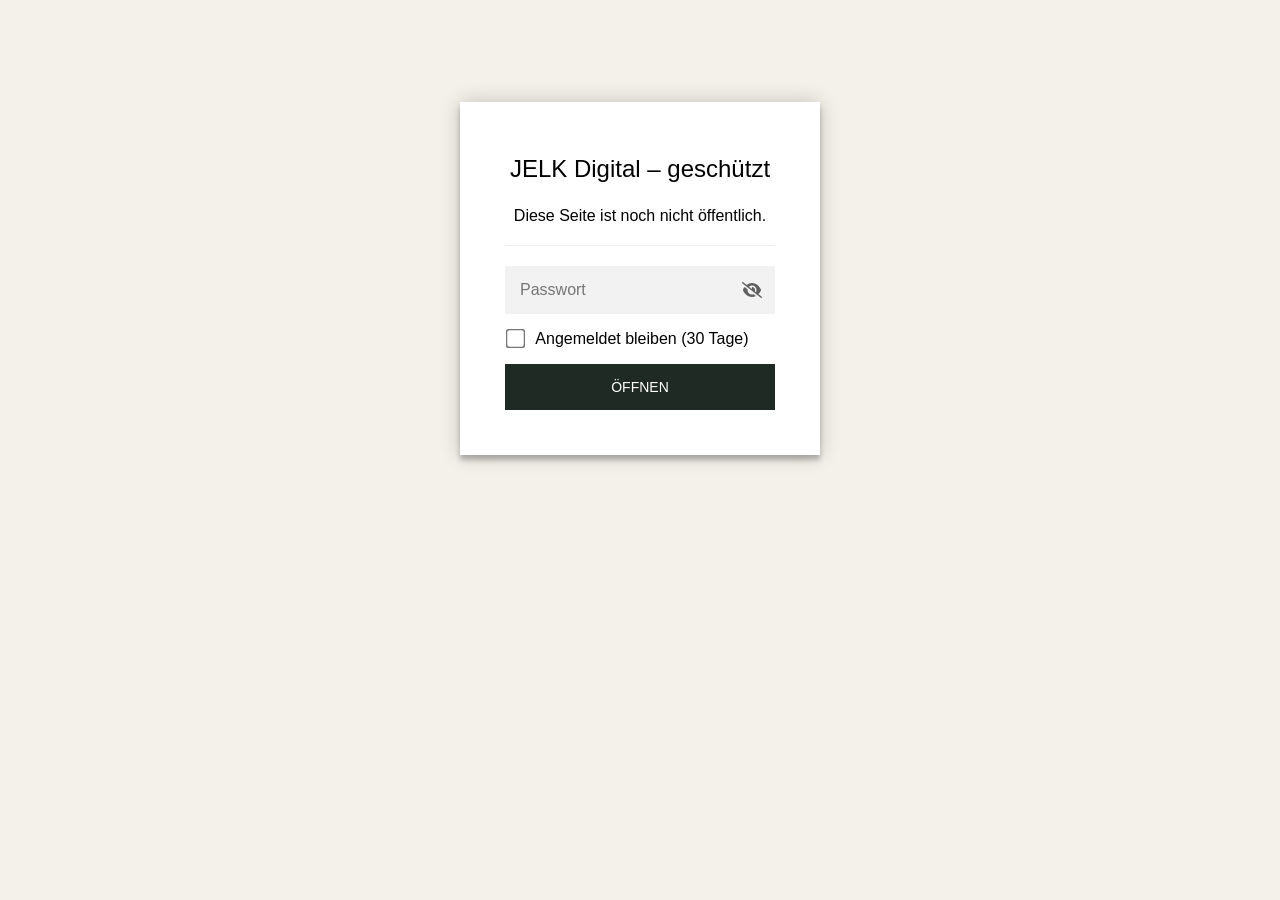
==== index.html @ 757eecd0 "JELK Digital Website (verschlüsselt mit StatiCrypt) Historie neu begonnen, damit keine unverschlüsse" ====
<!DOCTYPE html>
<html class="staticrypt-html">
    <head>
        <meta charset="utf-8" />
        <title>JELK Digital – geschützt</title>
        <meta name="viewport" content="width=device-width, initial-scale=1" />

        <!-- do not cache this page -->
        <meta http-equiv="cache-control" content="max-age=0" />
        <meta http-equiv="cache-control" content="no-cache" />
        <meta http-equiv="expires" content="0" />
        <meta http-equiv="expires" content="Tue, 01 Jan 1980 1:00:00 GMT" />
        <meta http-equiv="pragma" content="no-cache" />

        <style>
            .staticrypt-hr {
                margin-top: 20px;
                margin-bottom: 20px;
                border: 0;
                border-top: 1px solid #eee;
            }

            .staticrypt-page {
                width: 360px;
                padding: 8% 0 0;
                margin: auto;
                box-sizing: border-box;
            }

            .staticrypt-form {
                position: relative;
                z-index: 1;
                background: #ffffff;
                max-width: 360px;
                margin: 0 auto 100px;
                padding: 45px;
                text-align: center;
                box-shadow: 0 0 20px 0 rgba(0, 0, 0, 0.2), 0 5px 5px 0 rgba(0, 0, 0, 0.24);
            }

            .staticrypt-form input[type="password"],
            input[type="text"] {
                background: inherit;
                border: 0;
                box-sizing: border-box; /* This ensures padding is included in the total width */
                font-size: 14px;
                outline: 0;
                padding: 15px 30px 15px 15px; /* Adjust the padding to ensure there is space for the icon */
                width: 100%;
            }

            .staticrypt-password-container {
                position: relative;
                outline: 0;
                background: #f2f2f2;
                width: 100%;
                border: 0;
                margin: 0 0 15px;
                box-sizing: border-box;
            }

            .staticrypt-toggle-password-visibility {
                cursor: pointer;
                height: 20px;
                opacity: 60%;
                padding: 13px;
                position: absolute;
                right: 0;
                top: 50%;
                transform: translateY(-50%);
                width: 20px;
            }

            .staticrypt-form .staticrypt-decrypt-button {
                text-transform: uppercase;
                outline: 0;
                background: #1f2a24;
                width: 100%;
                border: 0;
                padding: 15px;
                color: #ffffff;
                font-size: 14px;
                cursor: pointer;
            }

            .staticrypt-form .staticrypt-decrypt-button:hover,
            .staticrypt-form .staticrypt-decrypt-button:active,
            .staticrypt-form .staticrypt-decrypt-button:focus {
                background: #1f2a24;
                filter: brightness(92%);
            }

            .staticrypt-html {
                height: 100%;
            }

            .staticrypt-body {
                height: 100%;
                margin: 0;
            }

            .staticrypt-content {
                height: 100%;
                margin-bottom: 1em;
                background: #f4f1ea;
                font-family: "Arial", sans-serif;
                -webkit-font-smoothing: antialiased;
                -moz-osx-font-smoothing: grayscale;
            }

            .staticrypt-instructions {
                margin-top: -1em;
                margin-bottom: 1em;
            }

            .staticrypt-title {
                font-size: 1.5em;
            }

            label.staticrypt-remember {
                display: flex;
                align-items: center;
                margin-bottom: 1em;
            }

            .staticrypt-remember input[type="checkbox"] {
                transform: scale(1.5);
                margin-right: 1em;
            }

            .hidden {
                display: none !important;
            }

            .staticrypt-spinner-container {
                height: 100%;
                display: flex;
                align-items: center;
                justify-content: center;
            }

            .staticrypt-spinner {
                display: inline-block;
                width: 2rem;
                height: 2rem;
                vertical-align: text-bottom;
                border: 0.25em solid gray;
                border-right-color: transparent;
                border-radius: 50%;
                -webkit-animation: spinner-border 0.75s linear infinite;
                animation: spinner-border 0.75s linear infinite;
                animation-duration: 0.75s;
                animation-timing-function: linear;
                animation-delay: 0s;
                animation-iteration-count: infinite;
                animation-direction: normal;
                animation-fill-mode: none;
                animation-play-state: running;
                animation-name: spinner-border;
            }

            @keyframes spinner-border {
                100% {
                    transform: rotate(360deg);
                }
            }

            @media screen and (-webkit-min-device-pixel-ratio: 0) {
                .staticrypt-form input[type="password"],
                input[type="text"] {
                    font-size: 16px;
                }
            }
        </style>
    </head>

    <body class="staticrypt-body">
        <div id="staticrypt_loading" class="staticrypt-spinner-container">
            <div class="staticrypt-spinner"></div>
        </div>

        <div id="staticrypt_content" class="staticrypt-content hidden">
            <div class="staticrypt-page">
                <div class="staticrypt-form">
                    <div class="staticrypt-instructions">
                        <p class="staticrypt-title">JELK Digital – geschützt</p>
                        <p>Diese Seite ist noch nicht öffentlich.</p>
                    </div>

                    <hr class="staticrypt-hr" />

                    <form id="staticrypt-form" action="#" method="post">
                        <div class="staticrypt-password-container">
                            <input
                                id="staticrypt-password"
                                type="password"
                                name="password"
                                placeholder="Passwort"
                                autofocus
                            />

                            <img
                                class="staticrypt-toggle-password-visibility"
                                alt="Passwort zeigen"
                                title="Passwort zeigen"
                                src="[data-uri]"
                            />
                        </div>

                        <label id="staticrypt-remember-label" class="staticrypt-remember hidden">
                            <input id="staticrypt-remember" type="checkbox" name="remember" />
                            Angemeldet bleiben (30 Tage)
                        </label>

                        <input type="submit" class="staticrypt-decrypt-button" value="Öffnen" />
                    </form>
                </div>
            </div>
        </div>

        <script>
            // these variables will be filled when generating the file - the template format is 'variable_name'
            const staticryptInitiator = ((function(){
  const exports = {};
  const cryptoEngine = ((function(){
  const exports = {};
  const { subtle } = crypto;

const IV_BITS = 16 * 8;
const HEX_BITS = 4;
const ENCRYPTION_ALGO = "AES-CBC";

/**
 * Translates between utf8 encoded hexadecimal strings
 * and Uint8Array bytes.
 */
const HexEncoder = {
    /**
     * hex string -> bytes
     * @param {string} hexString
     * @returns {Uint8Array}
     */
    parse: function (hexString) {
        if (hexString.length % 2 !== 0) throw "Invalid hexString";
        const arrayBuffer = new Uint8Array(hexString.length / 2);

        for (let i = 0; i < hexString.length; i += 2) {
            const byteValue = parseInt(hexString.substring(i, i + 2), 16);
            if (isNaN(byteValue)) {
                throw "Invalid hexString";
            }
            arrayBuffer[i / 2] = byteValue;
        }
        return arrayBuffer;
    },

    /**
     * bytes -> hex string
     * @param {Uint8Array} bytes
     * @returns {string}
     */
    stringify: function (bytes) {
        const hexBytes = [];

        for (let i = 0; i < bytes.length; ++i) {
            let byteString = bytes[i].toString(16);
            if (byteString.length < 2) {
                byteString = "0" + byteString;
            }
            hexBytes.push(byteString);
        }
        return hexBytes.join("");
    },
};

/**
 * Translates between utf8 strings and Uint8Array bytes.
 */
const UTF8Encoder = {
    parse: function (str) {
        return new TextEncoder().encode(str);
    },

    stringify: function (bytes) {
        return new TextDecoder().decode(bytes);
    },
};

/**
 * Salt and encrypt a msg with a password.
 */
async function encrypt(msg, hashedPassword) {
    // Must be 16 bytes, unpredictable, and preferably cryptographically random. However, it need not be secret.
    // https://developer.mozilla.org/en-US/docs/Web/API/SubtleCrypto/encrypt#parameters
    const iv = crypto.getRandomValues(new Uint8Array(IV_BITS / 8));

    const key = await subtle.importKey("raw", HexEncoder.parse(hashedPassword), ENCRYPTION_ALGO, false, ["encrypt"]);

    const encrypted = await subtle.encrypt(
        {
            name: ENCRYPTION_ALGO,
            iv: iv,
        },
        key,
        UTF8Encoder.parse(msg)
    );

    // iv will be 32 hex characters, we prepend it to the ciphertext for use in decryption
    return HexEncoder.stringify(iv) + HexEncoder.stringify(new Uint8Array(encrypted));
}
exports.encrypt = encrypt;

/**
 * Decrypt a salted msg using a password.
 *
 * @param {string} encryptedMsg
 * @param {string} hashedPassword
 * @returns {Promise<string>}
 */
async function decrypt(encryptedMsg, hashedPassword) {
    const ivLength = IV_BITS / HEX_BITS;
    const iv = HexEncoder.parse(encryptedMsg.substring(0, ivLength));
    const encrypted = encryptedMsg.substring(ivLength);

    const key = await subtle.importKey("raw", HexEncoder.parse(hashedPassword), ENCRYPTION_ALGO, false, ["decrypt"]);

    const outBuffer = await subtle.decrypt(
        {
            name: ENCRYPTION_ALGO,
            iv: iv,
        },
        key,
        HexEncoder.parse(encrypted)
    );

    return UTF8Encoder.stringify(new Uint8Array(outBuffer));
}
exports.decrypt = decrypt;

/**
 * Salt and hash the password so it can be stored in localStorage without opening a password reuse vulnerability.
 *
 * @param {string} password
 * @param {string} salt
 * @returns {Promise<string>}
 */
async function hashPassword(password, salt) {
    // we hash the password in multiple steps, each adding more iterations. This is because we used to allow less
    // iterations, so for backward compatibility reasons, we need to support going from that to more iterations.
    let hashedPassword = await hashLegacyRound(password, salt);

    hashedPassword = await hashSecondRound(hashedPassword, salt);

    return hashThirdRound(hashedPassword, salt);
}
exports.hashPassword = hashPassword;

/**
 * This hashes the password with 1k iterations. This is a low number, we need this function to support backwards
 * compatibility.
 *
 * @param {string} password
 * @param {string} salt
 * @returns {Promise<string>}
 */
function hashLegacyRound(password, salt) {
    return pbkdf2(password, salt, 1000, "SHA-1");
}
exports.hashLegacyRound = hashLegacyRound;

/**
 * Add a second round of iterations. This is because we used to use 1k, so for backwards compatibility with
 * remember-me/autodecrypt links, we need to support going from that to more iterations.
 *
 * @param hashedPassword
 * @param salt
 * @returns {Promise<string>}
 */
function hashSecondRound(hashedPassword, salt) {
    return pbkdf2(hashedPassword, salt, 14000, "SHA-256");
}
exports.hashSecondRound = hashSecondRound;

/**
 * Add a third round of iterations to bring total number to 600k. This is because we used to use 1k, then 15k, so for
 * backwards compatibility with remember-me/autodecrypt links, we need to support going from that to more iterations.
 *
 * @param hashedPassword
 * @param salt
 * @returns {Promise<string>}
 */
function hashThirdRound(hashedPassword, salt) {
    return pbkdf2(hashedPassword, salt, 585000, "SHA-256");
}
exports.hashThirdRound = hashThirdRound;

/**
 * Salt and hash the password so it can be stored in localStorage without opening a password reuse vulnerability.
 *
 * @param {string} password
 * @param {string} salt
 * @param {int} iterations
 * @param {string} hashAlgorithm
 * @returns {Promise<string>}
 */
async function pbkdf2(password, salt, iterations, hashAlgorithm) {
    const key = await subtle.importKey("raw", UTF8Encoder.parse(password), "PBKDF2", false, ["deriveBits"]);

    const keyBytes = await subtle.deriveBits(
        {
            name: "PBKDF2",
            hash: hashAlgorithm,
            iterations,
            salt: UTF8Encoder.parse(salt),
        },
        key,
        256
    );

    return HexEncoder.stringify(new Uint8Array(keyBytes));
}

function generateRandomSalt() {
    const bytes = crypto.getRandomValues(new Uint8Array(128 / 8));

    return HexEncoder.stringify(new Uint8Array(bytes));
}
exports.generateRandomSalt = generateRandomSalt;

async function signMessage(hashedPassword, message) {
    const key = await subtle.importKey(
        "raw",
        HexEncoder.parse(hashedPassword),
        {
            name: "HMAC",
            hash: "SHA-256",
        },
        false,
        ["sign"]
    );
    const signature = await subtle.sign("HMAC", key, UTF8Encoder.parse(message));

    return HexEncoder.stringify(new Uint8Array(signature));
}
exports.signMessage = signMessage;

function getRandomAlphanum() {
    const possibleCharacters = "abcdefghijklmnopqrstuvwxyzABCDEFGHIJKLMNOPQRSTUVWXYZ0123456789";

    let byteArray;
    let parsedInt;

    // Keep generating new random bytes until we get a value that falls
    // within a range that can be evenly divided by possibleCharacters.length
    do {
        byteArray = crypto.getRandomValues(new Uint8Array(1));
        // extract the lowest byte to get an int from 0 to 255 (probably unnecessary, since we're only generating 1 byte)
        parsedInt = byteArray[0] & 0xff;
    } while (parsedInt >= 256 - (256 % possibleCharacters.length));

    // Take the modulo of the parsed integer to get a random number between 0 and totalLength - 1
    const randomIndex = parsedInt % possibleCharacters.length;

    return possibleCharacters[randomIndex];
}

/**
 * Generate a random string of a given length.
 *
 * @param {int} length
 * @returns {string}
 */
function generateRandomString(length) {
    let randomString = "";

    for (let i = 0; i < length; i++) {
        randomString += getRandomAlphanum();
    }

    return randomString;
}
exports.generateRandomString = generateRandomString;

  return exports;
})());
const codec = ((function(){
  const exports = {};
  /**
 * Initialize the codec with the provided cryptoEngine - this return functions to encode and decode messages.
 *
 * @param cryptoEngine - the engine to use for encryption / decryption
 */
function init(cryptoEngine) {
    const exports = {};

    /**
     * Top-level function for encoding a message.
     * Includes password hashing, encryption, and signing.
     *
     * @param {string} msg
     * @param {string} password
     * @param {string} salt
     *
     * @returns {string} The encoded text
     */
    async function encode(msg, password, salt) {
        const hashedPassword = await cryptoEngine.hashPassword(password, salt);

        const encrypted = await cryptoEngine.encrypt(msg, hashedPassword);

        // we use the hashed password in the HMAC because this is effectively what will be used a password (so we can store
        // it in localStorage safely, we don't use the clear text password)
        const hmac = await cryptoEngine.signMessage(hashedPassword, encrypted);

        return hmac + encrypted;
    }
    exports.encode = encode;

    /**
     * Encode using a password that has already been hashed. This is useful to encode multiple messages in a row, that way
     * we don't need to hash the password multiple times.
     *
     * @param {string} msg
     * @param {string} hashedPassword
     *
     * @returns {string} The encoded text
     */
    async function encodeWithHashedPassword(msg, hashedPassword) {
        const encrypted = await cryptoEngine.encrypt(msg, hashedPassword);

        // we use the hashed password in the HMAC because this is effectively what will be used a password (so we can store
        // it in localStorage safely, we don't use the clear text password)
        const hmac = await cryptoEngine.signMessage(hashedPassword, encrypted);

        return hmac + encrypted;
    }
    exports.encodeWithHashedPassword = encodeWithHashedPassword;

    /**
     * Top-level function for decoding a message.
     * Includes signature check and decryption.
     *
     * @param {string} signedMsg
     * @param {string} hashedPassword
     * @param {string} salt
     * @param {int} backwardCompatibleAttempt
     * @param {string} originalPassword
     *
     * @returns {Object} {success: true, decoded: string} | {success: false, message: string}
     */
    async function decode(signedMsg, hashedPassword, salt, backwardCompatibleAttempt = 0, originalPassword = "") {
        const encryptedHMAC = signedMsg.substring(0, 64);
        const encryptedMsg = signedMsg.substring(64);
        const decryptedHMAC = await cryptoEngine.signMessage(hashedPassword, encryptedMsg);

        if (decryptedHMAC !== encryptedHMAC) {
            // we have been raising the number of iterations in the hashing algorithm multiple times, so to support the old
            // remember-me/autodecrypt links we need to try bringing the old hashes up to speed.
            originalPassword = originalPassword || hashedPassword;
            if (backwardCompatibleAttempt === 0) {
                const updatedHashedPassword = await cryptoEngine.hashThirdRound(originalPassword, salt);

                return decode(signedMsg, updatedHashedPassword, salt, backwardCompatibleAttempt + 1, originalPassword);
            }
            if (backwardCompatibleAttempt === 1) {
                let updatedHashedPassword = await cryptoEngine.hashSecondRound(originalPassword, salt);
                updatedHashedPassword = await cryptoEngine.hashThirdRound(updatedHashedPassword, salt);

                return decode(signedMsg, updatedHashedPassword, salt, backwardCompatibleAttempt + 1, originalPassword);
            }

            return { success: false, message: "Signature mismatch" };
        }

        return {
            success: true,
            decoded: await cryptoEngine.decrypt(encryptedMsg, hashedPassword),
        };
    }
    exports.decode = decode;

    return exports;
}
exports.init = init;

  return exports;
})());
const decode = codec.init(cryptoEngine).decode;

/**
 * Initialize the staticrypt module, that exposes functions callbable by the password_template.
 *
 * @param {{
 *  staticryptEncryptedMsgUniqueVariableName: string,
 *  isRememberEnabled: boolean,
 *  rememberDurationInDays: number,
 *  staticryptSaltUniqueVariableName: string,
 * }} staticryptConfig - object of data that is stored on the password_template at encryption time.
 *
 * @param {{
 *  rememberExpirationKey: string,
 *  rememberPassphraseKey: string,
 *  replaceHtmlCallback: function,
 *  clearLocalStorageCallback: function,
 * }} templateConfig - object of data that can be configured by a custom password_template.
 */
function init(staticryptConfig, templateConfig) {
    const exports = {};

    /**
     * Decrypt our encrypted page, replace the whole HTML.
     *
     * @param {string} hashedPassword
     * @returns {Promise<boolean>}
     */
    async function decryptAndReplaceHtml(hashedPassword) {
        const { staticryptEncryptedMsgUniqueVariableName, staticryptSaltUniqueVariableName } = staticryptConfig;
        const { replaceHtmlCallback } = templateConfig;

        const result = await decode(
            staticryptEncryptedMsgUniqueVariableName,
            hashedPassword,
            staticryptSaltUniqueVariableName
        );
        if (!result.success) {
            return false;
        }
        const plainHTML = result.decoded;

        // if the user configured a callback call it, otherwise just replace the whole HTML
        if (typeof replaceHtmlCallback === "function") {
            replaceHtmlCallback(plainHTML);
        } else {
            document.write(plainHTML);
            document.close();
        }

        return true;
    }

    /**
     * Attempt to decrypt the page and replace the whole HTML.
     *
     * @param {string} password
     * @param {boolean} isRememberChecked
     *
     * @returns {Promise<{isSuccessful: boolean, hashedPassword?: string}>} - we return an object, so that if we want to
     *   expose more information in the future we can do it without breaking the password_template
     */
    async function handleDecryptionOfPage(password, isRememberChecked) {
        const { staticryptSaltUniqueVariableName } = staticryptConfig;

        // decrypt and replace the whole page
        const hashedPassword = await cryptoEngine.hashPassword(password, staticryptSaltUniqueVariableName);
        return handleDecryptionOfPageFromHash(hashedPassword, isRememberChecked);
    }
    exports.handleDecryptionOfPage = handleDecryptionOfPage;

    async function handleDecryptionOfPageFromHash(hashedPassword, isRememberChecked) {
        const { isRememberEnabled, rememberDurationInDays } = staticryptConfig;
        const { rememberExpirationKey, rememberPassphraseKey } = templateConfig;

        const isDecryptionSuccessful = await decryptAndReplaceHtml(hashedPassword);

        if (!isDecryptionSuccessful) {
            return {
                isSuccessful: false,
                hashedPassword,
            };
        }

        // remember the hashedPassword and set its expiration if necessary
        if (isRememberEnabled && isRememberChecked) {
            window.localStorage.setItem(rememberPassphraseKey, hashedPassword);

            // set the expiration if the duration isn't 0 (meaning no expiration)
            if (rememberDurationInDays > 0) {
                window.localStorage.setItem(
                    rememberExpirationKey,
                    (new Date().getTime() + rememberDurationInDays * 24 * 60 * 60 * 1000).toString()
                );
            }
        }

        return {
            isSuccessful: true,
            hashedPassword,
        };
    }
    exports.handleDecryptionOfPageFromHash = handleDecryptionOfPageFromHash;

    /**
     * Clear localstorage from staticrypt related values
     */
    function clearLocalStorage() {
        const { clearLocalStorageCallback, rememberExpirationKey, rememberPassphraseKey } = templateConfig;

        if (typeof clearLocalStorageCallback === "function") {
            clearLocalStorageCallback();
        } else {
            localStorage.removeItem(rememberPassphraseKey);
            localStorage.removeItem(rememberExpirationKey);
        }
    }

    async function handleDecryptOnLoad() {
        let isSuccessful = await decryptOnLoadFromUrl();

        if (!isSuccessful) {
            isSuccessful = await decryptOnLoadFromRememberMe();
        }

        return { isSuccessful };
    }
    exports.handleDecryptOnLoad = handleDecryptOnLoad;

    /**
     * Clear storage if we are logging out
     *
     * @returns {boolean} - whether we logged out
     */
    function logoutIfNeeded() {
        const logoutKey = "staticrypt_logout";

        // handle logout through query param
        const queryParams = new URLSearchParams(window.location.search);
        if (queryParams.has(logoutKey)) {
            clearLocalStorage();
            return true;
        }

        // handle logout through URL fragment
        const hash = window.location.hash.substring(1);
        if (hash.includes(logoutKey)) {
            clearLocalStorage();
            return true;
        }

        return false;
    }

    /**
     * To be called on load: check if we want to try to decrypt and replace the HTML with the decrypted content, and
     * try to do it if needed.
     *
     * @returns {Promise<boolean>} true if we derypted and replaced the whole page, false otherwise
     */
    async function decryptOnLoadFromRememberMe() {
        const { rememberDurationInDays } = staticryptConfig;
        const { rememberExpirationKey, rememberPassphraseKey } = templateConfig;

        // if we are login out, terminate
        if (logoutIfNeeded()) {
            return false;
        }

        // if there is expiration configured, check if we're not beyond the expiration
        if (rememberDurationInDays && rememberDurationInDays > 0) {
            const expiration = localStorage.getItem(rememberExpirationKey),
                isExpired = expiration && new Date().getTime() > parseInt(expiration);

            if (isExpired) {
                clearLocalStorage();
                return false;
            }
        }

        const hashedPassword = localStorage.getItem(rememberPassphraseKey);

        if (hashedPassword) {
            // try to decrypt
            const isDecryptionSuccessful = await decryptAndReplaceHtml(hashedPassword);

            // if the decryption is unsuccessful the password might be wrong - silently clear the saved data and let
            // the user fill the password form again
            if (!isDecryptionSuccessful) {
                clearLocalStorage();
                return false;
            }

            return true;
        }

        return false;
    }

    async function decryptOnLoadFromUrl() {
        const passwordKey = "staticrypt_pwd";
        const rememberMeKey = "remember_me";

        // try to get the password from the query param (for backward compatibility - we now want to avoid this method,
        // since it sends the hashed password to the server which isn't needed)
        const queryParams = new URLSearchParams(window.location.search);
        const hashedPasswordQuery = queryParams.get(passwordKey);
        const rememberMeQuery = queryParams.get(rememberMeKey);

        const urlFragment = window.location.hash.substring(1);
        // get the password from the url fragment
        const hashedPasswordRegexMatch = urlFragment.match(new RegExp(passwordKey + "=([^&]*)"));
        const hashedPasswordFragment = hashedPasswordRegexMatch ? hashedPasswordRegexMatch[1] : null;
        const rememberMeFragment = urlFragment.includes(rememberMeKey);

        const hashedPassword = hashedPasswordFragment || hashedPasswordQuery;
        const rememberMe = rememberMeFragment || rememberMeQuery;

        if (hashedPassword) {
            return handleDecryptionOfPageFromHash(hashedPassword, rememberMe);
        }

        return false;
    }

    return exports;
}
exports.init = init;

  return exports;
})());
            const templateError = "Falsches Passwort",
                templateToggleAltShow = "Passwort zeigen",
                templateToggleAltHide = "Passwort verbergen",
                isRememberEnabled = true,
                staticryptConfig = {"staticryptEncryptedMsgUniqueVariableName":"[base64]","isRememberEnabled":true,"rememberDurationInDays":30,"staticryptSaltUniqueVariableName":"0b0de9d51724a55c0fef4140e60c7371"};

            // you can edit these values to customize some of the behavior of StatiCrypt
            const templateConfig = {
                rememberExpirationKey: "staticrypt_expiration",
                rememberPassphraseKey: "staticrypt_passphrase",
                replaceHtmlCallback: null,
                clearLocalStorageCallback: null,
            };

            // init the staticrypt engine
            const staticrypt = staticryptInitiator.init(staticryptConfig, templateConfig);

            // try to automatically decrypt on load if there is a saved password
            window.onload = async function () {
                const { isSuccessful } = await staticrypt.handleDecryptOnLoad();

                // if we didn't decrypt anything on load, show the password prompt. Otherwise the content has already been
                // replaced, no need to do anything
                if (!isSuccessful) {
                    // hide loading screen
                    document.getElementById("staticrypt_loading").classList.add("hidden");
                    document.getElementById("staticrypt_content").classList.remove("hidden");
                    document.getElementById("staticrypt-password").focus();

                    // show the remember me checkbox
                    if (isRememberEnabled) {
                        document.getElementById("staticrypt-remember-label").classList.remove("hidden");
                    }
                }
            };

            // toggle password visibility
            const toggleIcon = document.querySelector(".staticrypt-toggle-password-visibility");
            // these two icons are coming from FontAwesome
            const imgSrcEyeClosed =
                "[data-uri]";
            const imgSrcEyeOpened =
                "[data-uri]";
            toggleIcon.addEventListener("click", function () {
                const passwordInput = document.getElementById("staticrypt-password");
                if (passwordInput.type === "password") {
                    passwordInput.type = "text";
                    toggleIcon.src = imgSrcEyeOpened;
                    toggleIcon.alt = templateToggleAltHide;
                    toggleIcon.title = templateToggleAltHide;
                } else {
                    passwordInput.type = "password";
                    toggleIcon.src = imgSrcEyeClosed;
                    toggleIcon.alt = templateToggleAltShow;
                    toggleIcon.title = templateToggleAltShow;
                }
            });

            // handle password form submission
            document.getElementById("staticrypt-form").addEventListener("submit", async function (e) {
                e.preventDefault();

                const password = document.getElementById("staticrypt-password").value,
                    isRememberChecked = document.getElementById("staticrypt-remember").checked;

                const { isSuccessful } = await staticrypt.handleDecryptionOfPage(password, isRememberChecked);

                if (!isSuccessful) {
                    alert(templateError);
                }
            });
        </script>
    </body>
</html>
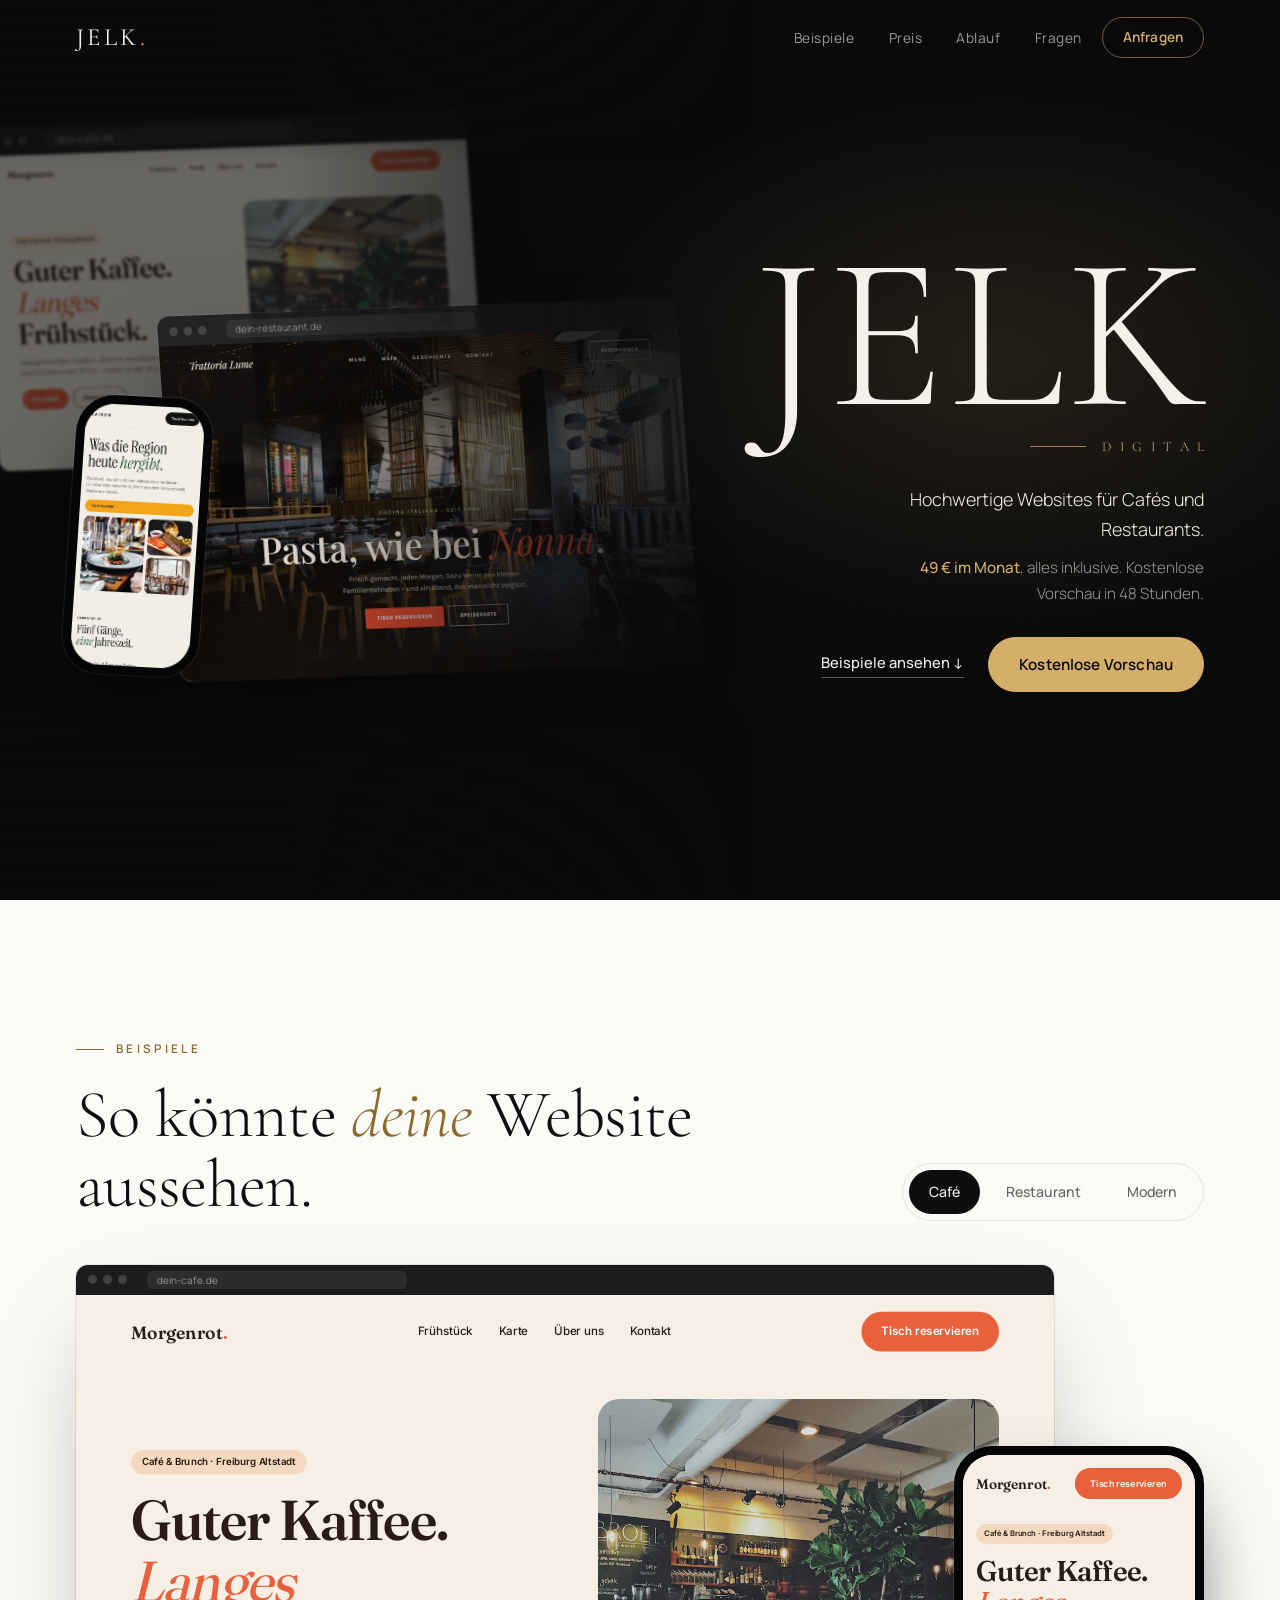
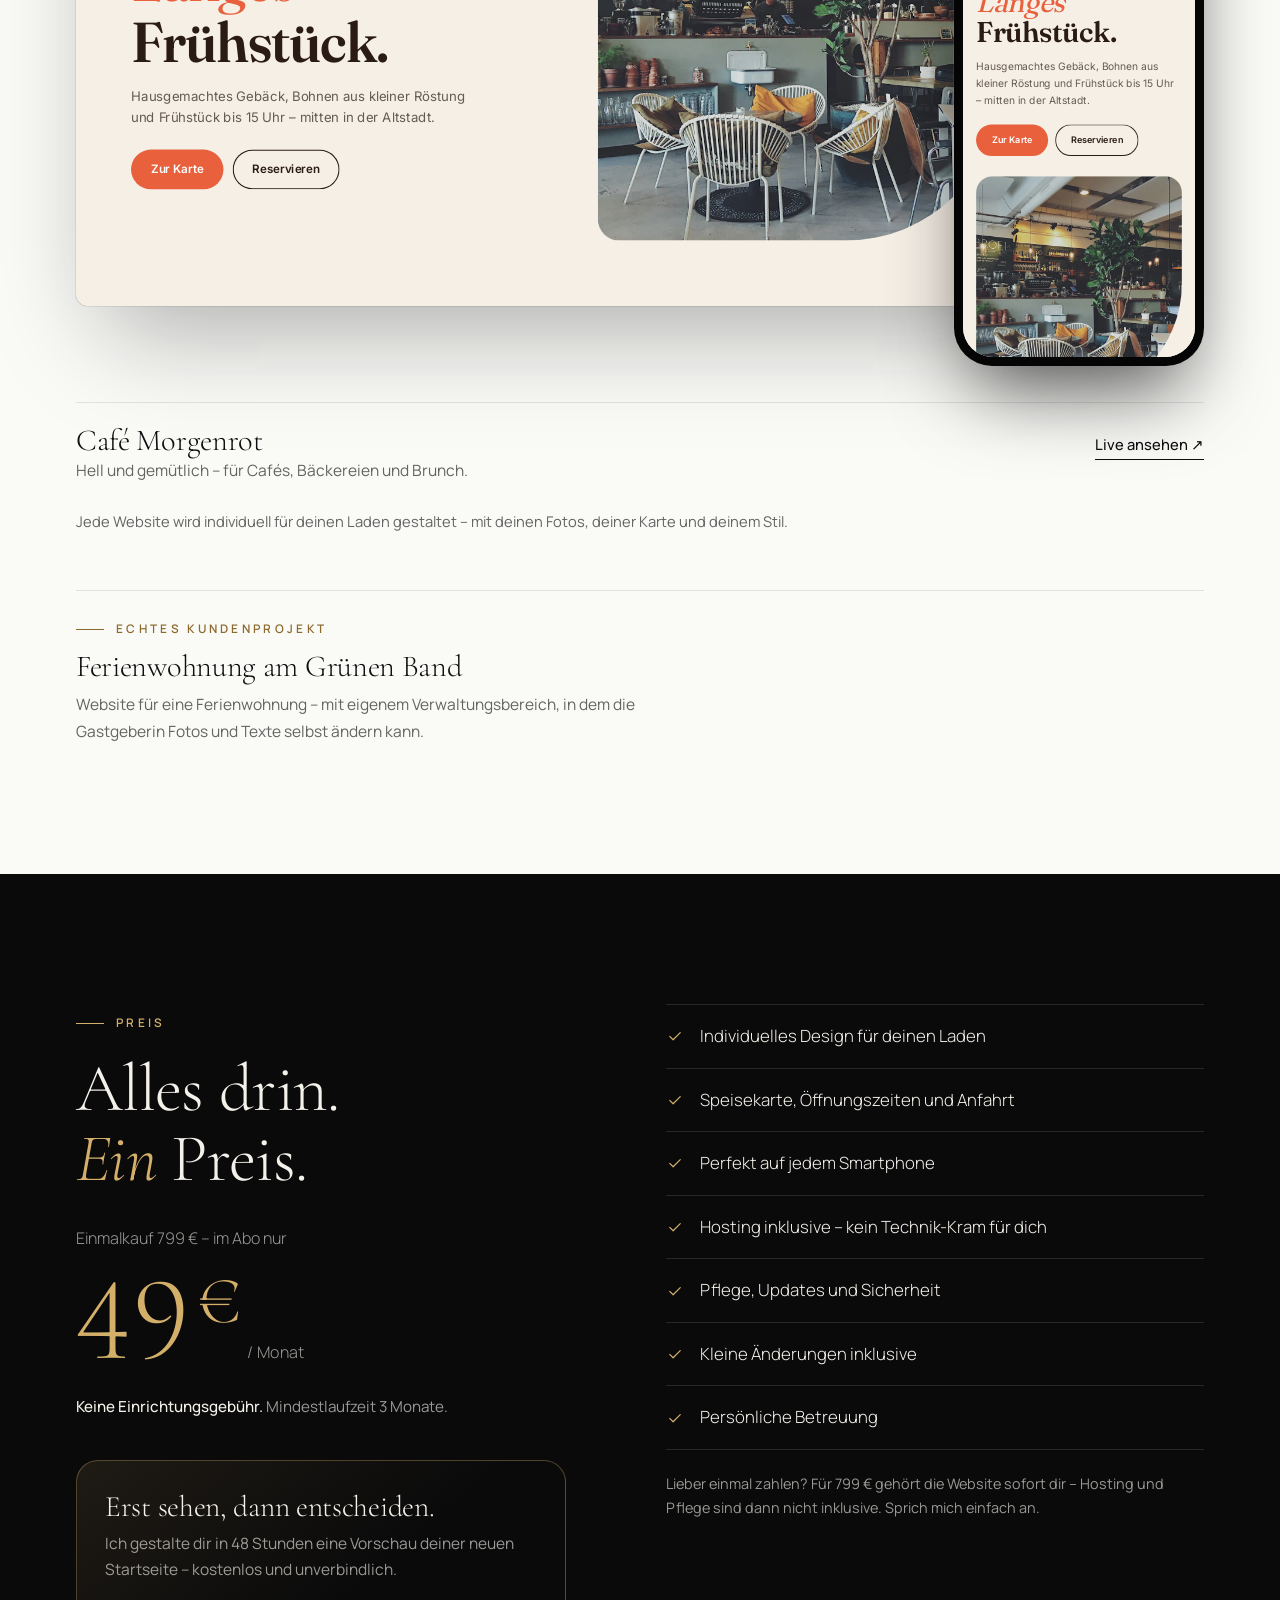
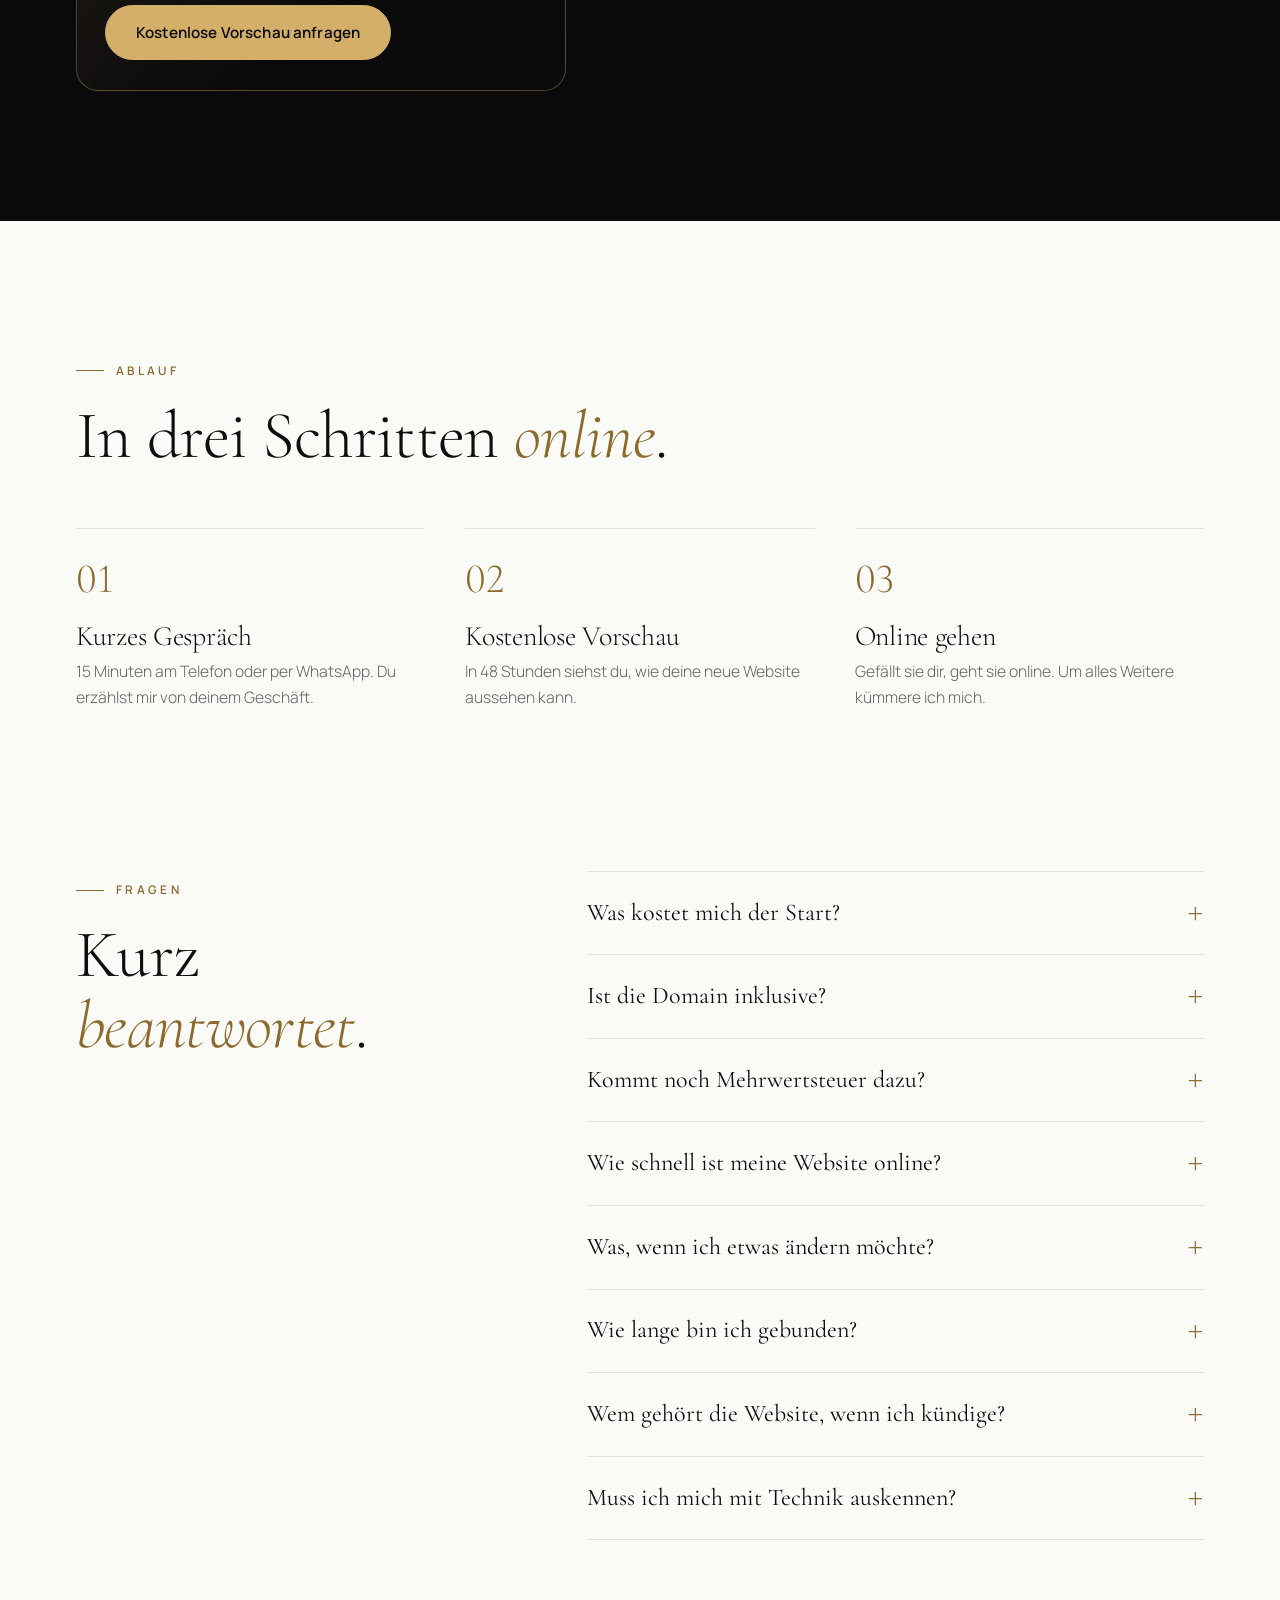
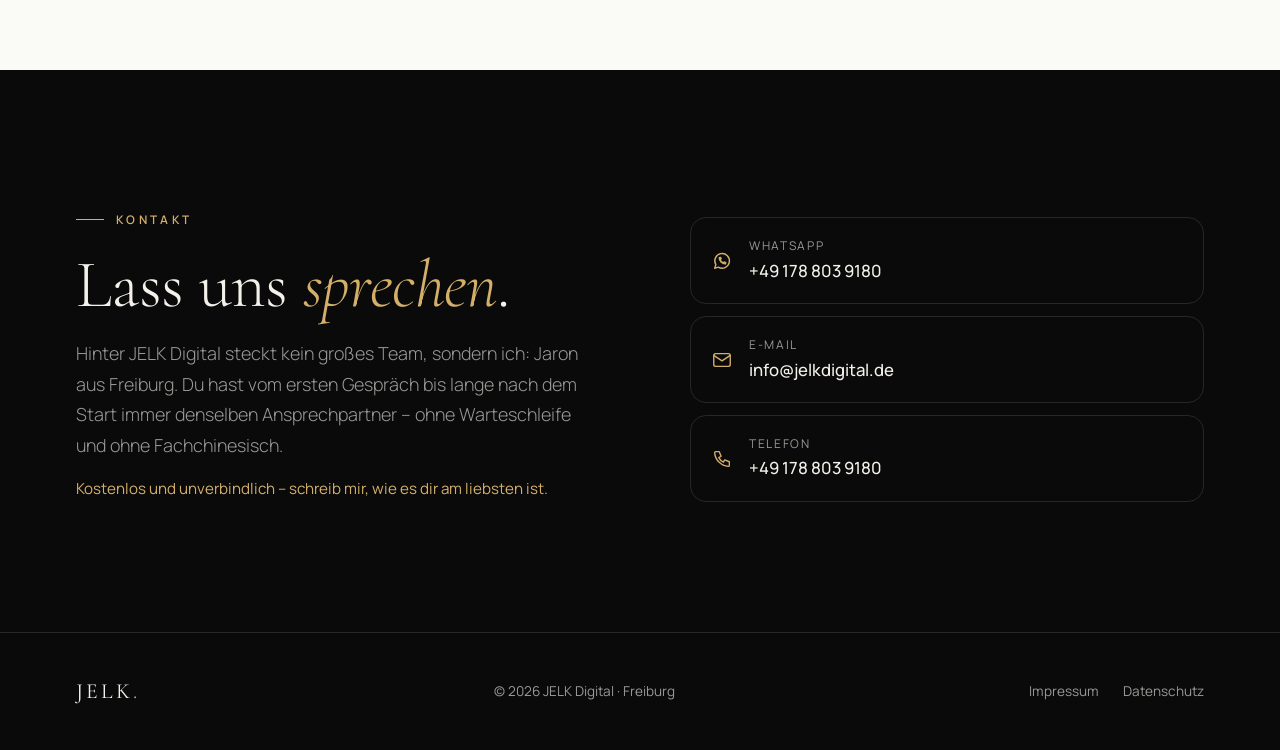
==== commit 87e96634: "Passwortschutz vollständig entfernt, Impressum und Datenschutz ausgefüllt - StatiCrypt, robots.txt u" ====
--- a/index.html
+++ b/index.html
@@ -1,892 +1,698 @@
 <!DOCTYPE html>
-<html class="staticrypt-html">
-    <head>
-        <meta charset="utf-8" />
-        <title>JELK Digital – geschützt</title>
-        <meta name="viewport" content="width=device-width, initial-scale=1" />
-
-        <!-- do not cache this page -->
-        <meta http-equiv="cache-control" content="max-age=0" />
-        <meta http-equiv="cache-control" content="no-cache" />
-        <meta http-equiv="expires" content="0" />
-        <meta http-equiv="expires" content="Tue, 01 Jan 1980 1:00:00 GMT" />
-        <meta http-equiv="pragma" content="no-cache" />
-
-        <style>
-            .staticrypt-hr {
-                margin-top: 20px;
-                margin-bottom: 20px;
-                border: 0;
-                border-top: 1px solid #eee;
-            }
-
-            .staticrypt-page {
-                width: 360px;
-                padding: 8% 0 0;
-                margin: auto;
-                box-sizing: border-box;
-            }
-
-            .staticrypt-form {
-                position: relative;
-                z-index: 1;
-                background: #ffffff;
-                max-width: 360px;
-                margin: 0 auto 100px;
-                padding: 45px;
-                text-align: center;
-                box-shadow: 0 0 20px 0 rgba(0, 0, 0, 0.2), 0 5px 5px 0 rgba(0, 0, 0, 0.24);
-            }
-
-            .staticrypt-form input[type="password"],
-            input[type="text"] {
-                background: inherit;
-                border: 0;
-                box-sizing: border-box; /* This ensures padding is included in the total width */
-                font-size: 14px;
-                outline: 0;
-                padding: 15px 30px 15px 15px; /* Adjust the padding to ensure there is space for the icon */
-                width: 100%;
-            }
-
-            .staticrypt-password-container {
-                position: relative;
-                outline: 0;
-                background: #f2f2f2;
-                width: 100%;
-                border: 0;
-                margin: 0 0 15px;
-                box-sizing: border-box;
-            }
-
-            .staticrypt-toggle-password-visibility {
-                cursor: pointer;
-                height: 20px;
-                opacity: 60%;
-                padding: 13px;
-                position: absolute;
-                right: 0;
-                top: 50%;
-                transform: translateY(-50%);
-                width: 20px;
-            }
-
-            .staticrypt-form .staticrypt-decrypt-button {
-                text-transform: uppercase;
-                outline: 0;
-                background: #1f2a24;
-                width: 100%;
-                border: 0;
-                padding: 15px;
-                color: #ffffff;
-                font-size: 14px;
-                cursor: pointer;
-            }
-
-            .staticrypt-form .staticrypt-decrypt-button:hover,
-            .staticrypt-form .staticrypt-decrypt-button:active,
-            .staticrypt-form .staticrypt-decrypt-button:focus {
-                background: #1f2a24;
-                filter: brightness(92%);
-            }
-
-            .staticrypt-html {
-                height: 100%;
-            }
-
-            .staticrypt-body {
-                height: 100%;
-                margin: 0;
-            }
-
-            .staticrypt-content {
-                height: 100%;
-                margin-bottom: 1em;
-                background: #f4f1ea;
-                font-family: "Arial", sans-serif;
-                -webkit-font-smoothing: antialiased;
-                -moz-osx-font-smoothing: grayscale;
-            }
-
-            .staticrypt-instructions {
-                margin-top: -1em;
-                margin-bottom: 1em;
-            }
-
-            .staticrypt-title {
-                font-size: 1.5em;
-            }
-
-            label.staticrypt-remember {
-                display: flex;
-                align-items: center;
-                margin-bottom: 1em;
-            }
-
-            .staticrypt-remember input[type="checkbox"] {
-                transform: scale(1.5);
-                margin-right: 1em;
-            }
-
-            .hidden {
-                display: none !important;
-            }
-
-            .staticrypt-spinner-container {
-                height: 100%;
-                display: flex;
-                align-items: center;
-                justify-content: center;
-            }
-
-            .staticrypt-spinner {
-                display: inline-block;
-                width: 2rem;
-                height: 2rem;
-                vertical-align: text-bottom;
-                border: 0.25em solid gray;
-                border-right-color: transparent;
-                border-radius: 50%;
-                -webkit-animation: spinner-border 0.75s linear infinite;
-                animation: spinner-border 0.75s linear infinite;
-                animation-duration: 0.75s;
-                animation-timing-function: linear;
-                animation-delay: 0s;
-                animation-iteration-count: infinite;
-                animation-direction: normal;
-                animation-fill-mode: none;
-                animation-play-state: running;
-                animation-name: spinner-border;
-            }
-
-            @keyframes spinner-border {
-                100% {
-                    transform: rotate(360deg);
-                }
-            }
-
-            @media screen and (-webkit-min-device-pixel-ratio: 0) {
-                .staticrypt-form input[type="password"],
-                input[type="text"] {
-                    font-size: 16px;
-                }
-            }
-        </style>
-    </head>
-
-    <body class="staticrypt-body">
-        <div id="staticrypt_loading" class="staticrypt-spinner-container">
-            <div class="staticrypt-spinner"></div>
+<html lang="de">
+<head>
+<meta charset="UTF-8">
+<meta name="viewport" content="width=device-width, initial-scale=1.0">
+<title>JELK Digital – Websites für Cafés und Restaurants in Freiburg</title>
+<meta name="description" content="Hochwertige Websites für Cafés und Restaurants aus Freiburg. Alles inklusive für 49 € im Monat, ohne Einrichtungsgebühr. Jetzt kostenlose Vorschau anfragen.">
+<meta name="theme-color" content="#0A0A0B">
+<link rel="icon" href="data:image/svg+xml,%3Csvg xmlns='http://www.w3.org/2000/svg' viewBox='0 0 64 64'%3E%3Crect width='64' height='64' rx='14' fill='%230A0A0B'/%3E%3Ctext x='50%25' y='58%25' text-anchor='middle' dominant-baseline='middle' font-family='Georgia,serif' font-size='40' fill='%23D4AF6A'%3EJ%3C/text%3E%3C/svg%3E">
+<link rel="canonical" href="https://jelkdigital.de/">
+<link rel="preload" href="fonts/cormorant-garamond.woff2" as="font" type="font/woff2" crossorigin>
+<link rel="stylesheet" href="fonts/schriften.css">
+<!-- Firmendaten für Google (strukturierte Daten) -->
+<script type="application/ld+json">
+{
+  "@context": "https://schema.org",
+  "@type": "ProfessionalService",
+  "name": "JELK Digital",
+  "url": "https://jelkdigital.de/",
+  "description": "Hochwertige Websites für Cafés und Restaurants in Freiburg – alles inklusive für 49 € im Monat, ohne Einrichtungsgebühr.",
+  "email": "info@jelkdigital.de",
+  "telephone": "+49 178 8039180",
+  "address": { "@type": "PostalAddress", "addressLocality": "Freiburg im Breisgau", "addressCountry": "DE" },
+  "areaServed": { "@type": "City", "name": "Freiburg im Breisgau" },
+  "priceRange": "ab 49 € pro Monat"
+}
+</script>
+<style>
+  /* ---------- Farben & Schriften ---------- */
+  :root {
+    --schwarz: #0A0A0B;
+    --schwarz-2: #141416;
+    --weiss: #FAFAF7;
+    --tinte: #0E0E10;
+    --elfenbein: #F4F1EA;
+    --gold: #D4AF6A;
+    --gold-hell: #E6C88C;
+    --gold-text: #8C6A2E;          /* Gold für kleine Schrift auf Weiß (besser lesbar) */
+
+    --leise-hell: rgba(14, 14, 16, 0.64);
+    --leise-dunkel: rgba(244, 241, 234, 0.62);
+    --linie-hell: rgba(14, 14, 16, 0.1);
+    --linie-dunkel: rgba(244, 241, 234, 0.12);
+
+    --serif: "Cormorant Garamond", "Iowan Old Style", Georgia, serif;
+    --sans: "Manrope", -apple-system, "Segoe UI", Roboto, Arial, sans-serif;
+    --kopfhoehe: 68px;
+  }
+
+  /* ---------- Grundlagen ---------- */
+  * { box-sizing: border-box; margin: 0; padding: 0; }
+  html { scroll-behavior: smooth; -webkit-text-size-adjust: 100%; }
+  body { font-family: var(--sans); font-size: 1.05rem; line-height: 1.7; color: var(--tinte); background: var(--weiss); -webkit-font-smoothing: antialiased; font-variant-numeric: lining-nums; }
+  img { max-width: 100%; display: block; }
+  svg { display: block; }
+  a { color: inherit; }
+  .container { width: 100%; max-width: 1200px; margin: 0 auto; padding: 0 22px; }
+  section { padding: 96px 0; scroll-margin-top: var(--kopfhoehe); position: relative; }
+
+  h1, h2, h3 { font-family: var(--serif); font-weight: 300; line-height: 1.05; letter-spacing: -0.01em; }
+  h2 { font-size: 2.7rem; }
+  h2 em, h3 em { font-style: italic; color: var(--gold-text); }
+  .kicker { display: inline-flex; align-items: center; gap: 12px; font-size: 0.74rem; font-weight: 600; letter-spacing: 0.28em; text-transform: uppercase; color: var(--gold-text); margin-bottom: 20px; }
+  .kicker::before { content: ""; width: 28px; height: 1px; background: currentColor; }
+  .lead { font-size: 1.12rem; font-weight: 300; color: var(--leise-hell); max-width: 520px; margin-top: 18px; }
+
+  /* Dunkle Abschnitte */
+  .dunkel { background: var(--schwarz); color: var(--elfenbein); }
+  .dunkel h2 em, .dunkel h3 em, .dunkel .kicker { color: var(--gold); }
+  .dunkel .lead { color: var(--leise-dunkel); }
+
+  /* ---------- Buttons ---------- */
+  .btn {
+    display: inline-flex; align-items: center; justify-content: center; gap: 10px;
+    min-height: 54px; padding: 14px 30px; border: 1px solid var(--gold); border-radius: 999px;
+    background: var(--gold); color: var(--schwarz);
+    font: inherit; font-size: 0.95rem; font-weight: 600; letter-spacing: 0.01em; text-decoration: none; cursor: pointer;
+    transition: background 0.25s, border-color 0.25s, color 0.25s, transform 0.25s;
+  }
+  .btn:hover { background: var(--gold-hell); border-color: var(--gold-hell); transform: translateY(-1px); }
+  .btn svg { width: 18px; height: 18px; }
+  .btn-rand { background: transparent; color: var(--elfenbein); border-color: rgba(244, 241, 234, 0.3); }
+  .btn-rand:hover { background: transparent; border-color: var(--gold); color: var(--gold); }
+  .btn-klein { min-height: 40px; padding: 8px 20px; font-size: 0.85rem; }
+  .link-pfeil { display: inline-flex; align-items: center; gap: 8px; font-size: 0.92rem; font-weight: 500; text-decoration: none; border-bottom: 1px solid currentColor; padding-bottom: 2px; }
+  :focus-visible { outline: 2px solid var(--gold); outline-offset: 3px; }
+
+  /* ---------- Navigation ---------- */
+  header {
+    position: fixed; top: 0; left: 0; right: 0; z-index: 50; height: var(--kopfhoehe);
+    transition: background 0.35s, border-color 0.35s; border-bottom: 1px solid transparent;
+  }
+  header.gescrollt { background: rgba(10, 10, 11, 0.96); border-bottom-color: var(--linie-dunkel); }
+  .nav { display: flex; align-items: center; justify-content: space-between; height: 100%; gap: 20px; }
+  .logo { font-family: var(--serif); font-size: 1.55rem; font-weight: 400; letter-spacing: 0.14em; color: var(--elfenbein); text-decoration: none; transition: opacity 0.35s; }
+  .logo span { color: var(--gold); }
+  header:not(.gescrollt) .logo { opacity: 0; pointer-events: none; }
+  .nav-links { display: none; list-style: none; gap: 34px; margin-left: auto; }
+  .nav-links a { color: var(--leise-dunkel); text-decoration: none; font-size: 0.86rem; letter-spacing: 0.04em; transition: color 0.2s; }
+  .nav-links a:hover { color: var(--elfenbein); }
+  .nav .btn-rand { color: var(--gold); border-color: rgba(212, 175, 106, 0.5); }
+
+  /* ---------- Geräte-Rahmen für die Beispiele ---------- */
+  .browser { background: #1C1C1F; border-radius: 12px; overflow: hidden; box-shadow: 0 40px 80px -20px rgba(0, 0, 0, 0.6), 0 0 0 1px rgba(255, 255, 255, 0.06); }
+  .browser-leiste { display: flex; align-items: center; gap: 6px; height: 30px; padding: 0 12px; }
+  .browser-leiste i { width: 9px; height: 9px; border-radius: 50%; background: rgba(255, 255, 255, 0.16); }
+  .browser-leiste span { margin-left: 14px; flex: 1; max-width: 260px; height: 18px; border-radius: 6px; background: rgba(255, 255, 255, 0.07); color: rgba(255, 255, 255, 0.5); font-size: 10px; line-height: 18px; padding: 0 10px; white-space: nowrap; overflow: hidden; }
+  .bildschirm { position: relative; overflow: hidden; background: #fff; }
+  .bildschirm iframe { position: absolute; top: 0; left: 0; border: 0; transform-origin: 0 0; transform: scale(var(--s, 0.3)); pointer-events: none; }
+  .bildschirm img { width: 100%; height: 100%; object-fit: cover; object-position: top; }   /* Screenshots im Hero (statt Live-Seiten → lädt viel schneller) */
+  .browser .bildschirm { aspect-ratio: 16 / 10; }
+  .browser .bildschirm iframe { width: 1280px; height: 800px; }
+  .handy { background: #050505; border-radius: 38px; padding: 9px; box-shadow: 0 40px 80px -20px rgba(0, 0, 0, 0.7), 0 0 0 1px rgba(255, 255, 255, 0.1); }
+  .handy .bildschirm { aspect-ratio: 390 / 844; border-radius: 30px; }
+  .handy .bildschirm iframe { width: 390px; height: 844px; }
+
+  /* ---------- 1. Hero ---------- */
+  .hero { position: relative; overflow: hidden; background: var(--schwarz); color: var(--elfenbein); padding: calc(var(--kopfhoehe) + 4px) 0 0; }
+  .hero::before { /* sanfter goldener Schein hinter dem Schriftzug */
+    content: ""; position: absolute; inset: 0; pointer-events: none;
+    background: radial-gradient(ellipse 50% 45% at 78% 40%, rgba(212, 175, 106, 0.13), transparent 70%);
+  }
+  .hero-text { position: relative; z-index: 3; text-align: right; margin-top: -40px; padding-bottom: 56px; }
+  .marke { font-family: var(--serif); font-weight: 300; line-height: 1.05; letter-spacing: -0.01em; }   /* großer Schriftzug – bewusst kein h1, die h1 ist der Satz darunter (besser für Google) */
+  .jelk { display: block; font-family: var(--serif); font-weight: 300; font-size: 31vw; line-height: 0.8; letter-spacing: 0.02em; color: var(--elfenbein); margin-right: -0.04em; }
+  .digital { display: flex; align-items: center; justify-content: flex-end; gap: 16px; margin-top: 18px; font-size: 0.78rem; font-weight: 300; letter-spacing: 0.62em; color: var(--gold); text-transform: uppercase; margin-right: -0.62em; }
+  .digital::before { content: ""; width: 56px; height: 1px; background: var(--gold); opacity: 0.7; }
+  .hero-satz { font-family: var(--sans); font-size: 1.05rem; font-weight: 300; line-height: 1.7; letter-spacing: 0; color: var(--elfenbein); margin: 30px 0 0 auto; max-width: 340px; }
+  .hero-angebot { font-size: 0.95rem; font-weight: 300; color: var(--leise-dunkel); margin: 10px 0 30px auto; max-width: 340px; }
+  .hero-angebot b { font-weight: 500; color: var(--gold); }
+  .hero-knoepfe { display: flex; flex-wrap: wrap; justify-content: flex-end; align-items: center; gap: 14px 24px; }
+  .hero-knoepfe .link-pfeil { color: var(--elfenbein); border-color: rgba(244, 241, 234, 0.35); }
+
+  .buehne { position: relative; z-index: 1; height: 330px; margin-top: 0; perspective: 1800px; pointer-events: none; }
+  .buehne::after { content: ""; position: absolute; inset: 0; background: linear-gradient(180deg, transparent 55%, var(--schwarz) 100%); }
+  .schwebe { position: absolute; animation: schweben 9s ease-in-out infinite alternate; }
+  .schwebe > div { transform: rotateY(16deg) rotateX(7deg) rotateZ(-2deg); transform-style: preserve-3d; }
+  .m1 { width: 70%; left: -14%; top: 0; opacity: 0.4; filter: blur(1.5px); animation-delay: -3s; }
+  .m2 { width: 82%; left: 6%; top: 70px; opacity: 0.92; animation-delay: -6s; }
+  .m3 { width: 30%; right: 3%; top: 20px; animation-duration: 7s; }
+  .m3 > div { transform: rotateY(-10deg) rotateX(5deg) rotateZ(3deg); }
+  @keyframes schweben { from { translate: 0 0; } to { translate: 0 -14px; } }
+
+  /* ---------- 2. Beispiele ---------- */
+  .beispiele-kopf { display: grid; gap: 28px; margin-bottom: 44px; }
+  .tabs { display: inline-flex; flex-wrap: wrap; gap: 6px; padding: 6px; border: 1px solid var(--linie-hell); border-radius: 999px; align-self: end; justify-self: start; }
+  .tabs button { font: inherit; font-size: 0.88rem; font-weight: 500; padding: 10px 20px; border: 0; border-radius: 999px; background: transparent; color: var(--leise-hell); cursor: pointer; transition: background 0.25s, color 0.25s; }
+  .tabs button[aria-selected="true"] { background: var(--tinte); color: var(--elfenbein); }
+  .vitrine { position: relative; padding-right: 0; }
+  .vitrine .browser { box-shadow: 0 50px 100px -30px rgba(14, 14, 16, 0.35), 0 0 0 1px rgba(14, 14, 16, 0.08); }
+  .vitrine .browser { display: none; }
+  .vitrine .handy { width: 270px; margin: 0 auto; }
+  .vitrine iframe { transition: opacity 0.35s; }
+  .vitrine.wechselt iframe { opacity: 0; }
+  .vitrine-info { display: flex; flex-wrap: wrap; justify-content: space-between; align-items: baseline; gap: 12px 24px; margin-top: 30px; padding-top: 22px; border-top: 1px solid var(--linie-hell); }
+  .vitrine-info h3 { font-size: 1.9rem; }
+  .vitrine-info p { color: var(--leise-hell); font-size: 0.97rem; }
+  .vitrine-info .link-pfeil { color: var(--tinte); }
+  .individuell { margin-top: 26px; font-size: 0.92rem; color: var(--leise-hell); }
+  .referenz { display: grid; gap: 8px; margin-top: 56px; padding-top: 28px; border-top: 1px solid var(--linie-hell); }
+  .referenz .kicker { margin-bottom: 4px; }
+  .referenz h3 { font-size: 1.9rem; }
+  .referenz p { max-width: 620px; color: var(--leise-hell); font-size: 0.97rem; }
+
+  /* ---------- 3. Preis ---------- */
+  .preis-raster { display: grid; gap: 56px; }
+  .preis-anker { margin-top: 30px; font-size: 1rem; font-weight: 300; color: var(--leise-dunkel); }   /* Preisanker: hoher Einmalpreis zuerst, klein – das Abo bleibt die Hauptsache */
+  .preis-zahl { font-family: var(--serif); font-weight: 300; font-size: 6rem; line-height: 1; color: var(--gold); margin: 8px 0 14px; font-variant-numeric: lining-nums; }
+  .preis-zahl .euro { font-size: 0.55em; margin-left: 0.08em; vertical-align: 0.55em; }
+  .preis-zahl small { font-family: var(--sans); font-size: 1rem; font-weight: 300; color: var(--leise-dunkel); letter-spacing: 0.02em; margin-left: 6px; }
+  .preis-fakten { font-size: 0.95rem; color: var(--leise-dunkel); }
+  .preis-fakten b { color: var(--elfenbein); font-weight: 500; }
+  .inklusive { list-style: none; display: grid; gap: 0; border-top: 1px solid var(--linie-dunkel); }
+  .inklusive li { display: flex; align-items: center; gap: 16px; padding: 17px 0; border-bottom: 1px solid var(--linie-dunkel); font-weight: 300; }
+  .inklusive svg { width: 18px; height: 18px; color: var(--gold); flex-shrink: 0; }
+  .vorschau { margin-top: 40px; padding: 30px 28px; border: 1px solid rgba(212, 175, 106, 0.35); border-radius: 22px; background: linear-gradient(140deg, rgba(212, 175, 106, 0.1), rgba(212, 175, 106, 0) 60%); }
+  .vorschau h3 { font-size: 1.85rem; margin-bottom: 8px; }
+  .vorschau p { color: var(--leise-dunkel); font-size: 0.97rem; margin-bottom: 22px; }
+  .einmal { margin-top: 22px; font-size: 0.9rem; color: var(--leise-dunkel); }
+
+  /* ---------- 4. Ablauf ---------- */
+  .schritte { list-style: none; display: grid; gap: 0; margin-top: 56px; border-top: 1px solid var(--linie-hell); }
+  .schritt { padding: 30px 0; border-bottom: 1px solid var(--linie-hell); display: grid; grid-template-columns: 70px 1fr; gap: 10px; }
+  .schritt-nr { font-family: var(--serif); font-size: 2.6rem; font-weight: 300; line-height: 1; color: var(--gold-text); }
+  .schritt h3 { font-size: 1.75rem; margin-bottom: 6px; }
+  .schritt p { color: var(--leise-hell); font-size: 0.98rem; font-weight: 300; }
+
+  /* ---------- 5. FAQ ---------- */
+  #ablauf + #faq { padding-top: 0; }   /* Ablauf und FAQ sind beide hell → als ein Block, ohne doppelten Abstand */
+  .faq-raster { display: grid; gap: 40px; }
+  .faq details { border-bottom: 1px solid var(--linie-hell); }
+  .faq details:first-child { border-top: 1px solid var(--linie-hell); }
+  .faq summary { list-style: none; cursor: pointer; display: flex; justify-content: space-between; align-items: center; gap: 20px; padding: 24px 0; font-family: var(--serif); font-size: 1.5rem; font-weight: 400; line-height: 1.2; }
+  .faq summary::-webkit-details-marker { display: none; }
+  .faq summary::after { content: "+"; font-family: var(--sans); font-weight: 200; font-size: 1.8rem; color: var(--gold-text); transition: transform 0.3s; }
+  .faq details[open] summary::after { transform: rotate(45deg); }
+  .faq details p { padding: 0 40px 24px 0; color: var(--leise-hell); font-weight: 300; }
+
+  /* ---------- 7. Kontakt ---------- */
+  .kontakt-raster { display: grid; gap: 34px; }
+  .kontakt-wege { display: grid; gap: 12px; }
+  .kontakt-zusatz { margin-top: 16px; font-size: 0.95rem; color: var(--gold); }
+  .kontakt-weg { display: flex; align-items: center; gap: 16px; padding: 18px 20px; border: 1px solid var(--linie-dunkel); border-radius: 16px; text-decoration: none; transition: border-color 0.25s; }
+  .kontakt-weg:hover { border-color: rgba(212, 175, 106, 0.6); }
+  .kontakt-weg svg { width: 22px; height: 22px; color: var(--gold); flex-shrink: 0; }
+  .kontakt-weg .label { display: block; font-size: 0.75rem; letter-spacing: 0.14em; text-transform: uppercase; color: var(--leise-dunkel); }
+  .kontakt-weg .wert { display: block; font-weight: 500; }
+
+  .platzhalter { border: 1px dashed currentColor; border-radius: 6px; padding: 0 6px; font-size: 0.92em; }
+
+  /* ---------- Footer ---------- */
+  footer { background: var(--schwarz); color: var(--leise-dunkel); border-top: 1px solid var(--linie-dunkel); padding: 40px 0; font-size: 0.85rem; }
+  .footer-inhalt { display: flex; flex-direction: column; gap: 16px; }
+  footer .logo { opacity: 1 !important; font-size: 1.35rem; }
+  footer nav { display: flex; gap: 24px; }
+  footer a { text-decoration: none; }
+  footer a:hover { color: var(--elfenbein); }
+
+  /* ---------- WhatsApp-Knopf (schwebend) ---------- */
+  .wa-knopf { position: fixed; right: 18px; bottom: 18px; z-index: 60; width: 56px; height: 56px; border-radius: 50%; display: grid; place-items: center; background: var(--schwarz); color: var(--gold); border: 1px solid rgba(212, 175, 106, 0.6); box-shadow: 0 10px 30px rgba(0, 0, 0, 0.3); transition: transform 0.25s, background 0.25s; }
+  body:not(.nach-hero) .wa-knopf, body.kontakt-sichtbar .wa-knopf { opacity: 0; pointer-events: none; transform: translateY(10px); }
+  .wa-knopf { transition: opacity 0.35s, transform 0.35s, background 0.25s; }
+  .wa-knopf:hover { transform: scale(1.06); background: #1a1a1c; }
+  .wa-knopf svg { width: 26px; height: 26px; }
+
+  /* ---------- Impressum & Datenschutz ---------- */
+  .unterseite { display: none; position: fixed; inset: 0; z-index: 100; overflow-y: auto; background: var(--weiss); padding: 40px 0 80px; }
+  .unterseite:target { display: block; }
+  .unterseite .container { max-width: 760px; }
+  .unterseite .seitentitel { font-size: 3rem; margin: 26px 0 20px; }
+  .unterseite h3 { font-size: 1.6rem; margin: 28px 0 8px; }
+  .unterseite p + p, .unterseite ul + p { margin-top: 10px; }
+  .unterseite ul { padding-left: 22px; margin-top: 8px; }
+  .unterseite li { margin: 4px 0; }
+  .unterseite .stand { margin-top: 32px; font-size: 0.9rem; color: var(--leise-hell); }
+  .zurueck { font-weight: 500; text-decoration: none; font-size: 0.92rem; }
+
+  /* ---------- Einblenden beim Scrollen ---------- */
+  .einblenden { opacity: 0; transform: translateY(18px); transition: opacity 0.8s ease, transform 0.8s ease; }
+  .einblenden.sichtbar { opacity: 1; transform: none; }
+  @media (prefers-reduced-motion: reduce) {
+    html { scroll-behavior: auto; }
+    .einblenden { opacity: 1; transform: none; transition: none; }
+    .schwebe { animation: none; }
+    .btn:hover { transform: none; }
+  }
+
+  /* ---------- Ab Tablet ---------- */
+  @media (min-width: 700px) {
+    section { padding: 130px 0; }
+    .container { padding: 0 36px; }
+    h2 { font-size: 3.6rem; }
+    .preis-zahl { font-size: 7.5rem; }
+    .jelk { font-size: 13rem; }
+    .buehne { height: 520px; }
+    .hero-text { margin-top: -10px; }
+    .vitrine-info { margin-top: 76px; }
+    .m2 { top: 90px; }
+    .vitrine { padding-right: 90px; }
+    .vitrine .browser { display: block; }
+    .vitrine .handy { position: absolute; right: 0; bottom: -40px; width: 190px; margin: 0; }
+    .schritte { grid-template-columns: repeat(3, 1fr); border-top: 0; gap: 40px; }
+    .schritt { grid-template-columns: 1fr; border-bottom: 0; border-top: 1px solid var(--linie-hell); padding-top: 30px; gap: 22px; }
+    .footer-inhalt { flex-direction: row; justify-content: space-between; align-items: center; }
+  }
+
+  /* ---------- Ab Desktop ---------- */
+  @media (min-width: 1000px) {
+    :root { --kopfhoehe: 76px; }
+    .nav-links { display: flex; }
+    h2 { font-size: 4.2rem; }
+    .hero { min-height: 100vh; min-height: 100svh; padding: 0; display: flex; align-items: center; }
+    .hero > .container { display: flex; justify-content: flex-end; }
+    .hero-text { width: 46%; padding: 120px 0 80px; margin-top: 0; }
+    .jelk { font-size: clamp(12rem, 17vw, 17rem); }
+    .digital { font-size: 0.85rem; }
+    .hero-satz { font-size: 1.12rem; }
+    .buehne { position: absolute; left: -3%; top: 0; bottom: 0; width: 64%; height: auto; margin: 0; }
+    .buehne { -webkit-mask-image: linear-gradient(90deg, #000 40%, transparent 97%); mask-image: linear-gradient(90deg, #000 40%, transparent 97%); }
+    .buehne::after { background: linear-gradient(180deg, var(--schwarz) 0%, transparent 18%, transparent 78%, var(--schwarz) 100%); }
+    .m1 { width: 62%; left: 2%; top: 13%; }
+    .m2 { width: 66%; left: 24%; top: 34%; }
+    .m3 { width: 17%; right: auto; left: 13%; top: 44%; }
+    .beispiele-kopf { grid-template-columns: 1fr auto; align-items: end; }
+    .vitrine { padding-right: 150px; }
+    .vitrine .handy { width: 250px; bottom: -60px; }
+    .vitrine-info { margin-top: 96px; }
+    .vitrine .bildschirm iframe { pointer-events: auto; }
+    .preis-raster { grid-template-columns: 1fr 1.1fr; gap: 100px; align-items: start; }
+    .faq-raster { grid-template-columns: 0.8fr 1.2fr; gap: 100px; }
+    .kontakt-raster { grid-template-columns: 1fr 1fr; gap: 100px; align-items: end; }
+  }
+</style>
+</head>
+<body>
+
+<header id="kopf">
+  <div class="container nav">
+    <a href="#start" class="logo" aria-label="JELK Digital – zum Seitenanfang">JELK<span>.</span></a>
+    <ul class="nav-links">
+      <li><a href="#beispiele">Beispiele</a></li>
+      <li><a href="#preis">Preis</a></li>
+      <li><a href="#ablauf">Ablauf</a></li>
+      <li><a href="#faq">Fragen</a></li>
+    </ul>
+    <a href="#kontakt" class="btn btn-rand btn-klein">Anfragen</a>
+  </div>
+</header>
+
+<main id="start">
+
+  <!-- ========== 1. HERO (dunkel) ========== -->
+  <section class="hero" aria-label="Start">
+    <!-- Schwebende Beispiel-Websites im Hintergrund (nur Deko, als Screenshots aus beispiele/ – bei Änderungen neu aufnehmen) -->
+    <div class="buehne" aria-hidden="true">
+      <div class="schwebe m1"><div class="browser">
+        <div class="browser-leiste"><i></i><i></i><i></i><span>dein-cafe.de</span></div>
+        <div class="bildschirm"><img src="bilder/vorschau-cafe.jpg" alt="" width="960" height="600" decoding="async"></div>
+      </div></div>
+      <div class="schwebe m2"><div class="browser">
+        <div class="browser-leiste"><i></i><i></i><i></i><span>dein-restaurant.de</span></div>
+        <div class="bildschirm"><img src="bilder/vorschau-restaurant.jpg" alt="" width="960" height="600" decoding="async"></div>
+      </div></div>
+      <div class="schwebe m3"><div class="handy">
+        <div class="bildschirm"><img src="bilder/vorschau-bistro-handy.jpg" alt="" width="450" height="974" decoding="async"></div>
+      </div></div>
+    </div>
+
+    <div class="container">
+      <div class="hero-text">
+        <p class="marke"><span class="jelk">JELK</span> <span class="digital">Digital</span></p>
+        <h1 class="hero-satz">Hochwertige Websites für Cafés und Restaurants.</h1>
+        <p class="hero-angebot"><b>49 € im Monat</b>, alles inklusive. Kostenlose Vorschau in 48&nbsp;Stunden.</p>
+        <div class="hero-knoepfe">
+          <a href="#beispiele" class="link-pfeil">Beispiele ansehen ↓</a>
+          <a href="#kontakt" class="btn">Kostenlose Vorschau</a>
         </div>
-
-        <div id="staticrypt_content" class="staticrypt-content hidden">
-            <div class="staticrypt-page">
-                <div class="staticrypt-form">
-                    <div class="staticrypt-instructions">
-                        <p class="staticrypt-title">JELK Digital – geschützt</p>
-                        <p>Diese Seite ist noch nicht öffentlich.</p>
-                    </div>
-
-                    <hr class="staticrypt-hr" />
-
-                    <form id="staticrypt-form" action="#" method="post">
-                        <div class="staticrypt-password-container">
-                            <input
-                                id="staticrypt-password"
-                                type="password"
-                                name="password"
-                                placeholder="Passwort"
-                                autofocus
-                            />
-
-                            <img
-                                class="staticrypt-toggle-password-visibility"
-                                alt="Passwort zeigen"
-                                title="Passwort zeigen"
-                                src="[data-uri]"
-                            />
-                        </div>
-
-                        <label id="staticrypt-remember-label" class="staticrypt-remember hidden">
-                            <input id="staticrypt-remember" type="checkbox" name="remember" />
-                            Angemeldet bleiben (30 Tage)
-                        </label>
-
-                        <input type="submit" class="staticrypt-decrypt-button" value="Öffnen" />
-                    </form>
-                </div>
-            </div>
+      </div>
+    </div>
+  </section>
+
+  <!-- ========== 2. BEISPIELE (hell) ========== -->
+  <section id="beispiele">
+    <div class="container">
+      <div class="beispiele-kopf einblenden">
+        <div>
+          <span class="kicker">Beispiele</span>
+          <h2>So könnte <em>deine</em> Website aussehen.</h2>
         </div>
-
-        <script>
-            // these variables will be filled when generating the file - the template format is 'variable_name'
-            const staticryptInitiator = ((function(){
-  const exports = {};
-  const cryptoEngine = ((function(){
-  const exports = {};
-  const { subtle } = crypto;
-
-const IV_BITS = 16 * 8;
-const HEX_BITS = 4;
-const ENCRYPTION_ALGO = "AES-CBC";
-
-/**
- * Translates between utf8 encoded hexadecimal strings
- * and Uint8Array bytes.
- */
-const HexEncoder = {
-    /**
-     * hex string -> bytes
-     * @param {string} hexString
-     * @returns {Uint8Array}
-     */
-    parse: function (hexString) {
-        if (hexString.length % 2 !== 0) throw "Invalid hexString";
-        const arrayBuffer = new Uint8Array(hexString.length / 2);
-
-        for (let i = 0; i < hexString.length; i += 2) {
-            const byteValue = parseInt(hexString.substring(i, i + 2), 16);
-            if (isNaN(byteValue)) {
-                throw "Invalid hexString";
-            }
-            arrayBuffer[i / 2] = byteValue;
-        }
-        return arrayBuffer;
-    },
-
-    /**
-     * bytes -> hex string
-     * @param {Uint8Array} bytes
-     * @returns {string}
-     */
-    stringify: function (bytes) {
-        const hexBytes = [];
-
-        for (let i = 0; i < bytes.length; ++i) {
-            let byteString = bytes[i].toString(16);
-            if (byteString.length < 2) {
-                byteString = "0" + byteString;
-            }
-            hexBytes.push(byteString);
-        }
-        return hexBytes.join("");
-    },
-};
-
-/**
- * Translates between utf8 strings and Uint8Array bytes.
- */
-const UTF8Encoder = {
-    parse: function (str) {
-        return new TextEncoder().encode(str);
-    },
-
-    stringify: function (bytes) {
-        return new TextDecoder().decode(bytes);
-    },
-};
-
-/**
- * Salt and encrypt a msg with a password.
- */
-async function encrypt(msg, hashedPassword) {
-    // Must be 16 bytes, unpredictable, and preferably cryptographically random. However, it need not be secret.
-    // https://developer.mozilla.org/en-US/docs/Web/API/SubtleCrypto/encrypt#parameters
-    const iv = crypto.getRandomValues(new Uint8Array(IV_BITS / 8));
-
-    const key = await subtle.importKey("raw", HexEncoder.parse(hashedPassword), ENCRYPTION_ALGO, false, ["encrypt"]);
-
-    const encrypted = await subtle.encrypt(
-        {
-            name: ENCRYPTION_ALGO,
-            iv: iv,
-        },
-        key,
-        UTF8Encoder.parse(msg)
-    );
-
-    // iv will be 32 hex characters, we prepend it to the ciphertext for use in decryption
-    return HexEncoder.stringify(iv) + HexEncoder.stringify(new Uint8Array(encrypted));
-}
-exports.encrypt = encrypt;
-
-/**
- * Decrypt a salted msg using a password.
- *
- * @param {string} encryptedMsg
- * @param {string} hashedPassword
- * @returns {Promise<string>}
- */
-async function decrypt(encryptedMsg, hashedPassword) {
-    const ivLength = IV_BITS / HEX_BITS;
-    const iv = HexEncoder.parse(encryptedMsg.substring(0, ivLength));
-    const encrypted = encryptedMsg.substring(ivLength);
-
-    const key = await subtle.importKey("raw", HexEncoder.parse(hashedPassword), ENCRYPTION_ALGO, false, ["decrypt"]);
-
-    const outBuffer = await subtle.decrypt(
-        {
-            name: ENCRYPTION_ALGO,
-            iv: iv,
-        },
-        key,
-        HexEncoder.parse(encrypted)
-    );
-
-    return UTF8Encoder.stringify(new Uint8Array(outBuffer));
-}
-exports.decrypt = decrypt;
-
-/**
- * Salt and hash the password so it can be stored in localStorage without opening a password reuse vulnerability.
- *
- * @param {string} password
- * @param {string} salt
- * @returns {Promise<string>}
- */
-async function hashPassword(password, salt) {
-    // we hash the password in multiple steps, each adding more iterations. This is because we used to allow less
-    // iterations, so for backward compatibility reasons, we need to support going from that to more iterations.
-    let hashedPassword = await hashLegacyRound(password, salt);
-
-    hashedPassword = await hashSecondRound(hashedPassword, salt);
-
-    return hashThirdRound(hashedPassword, salt);
-}
-exports.hashPassword = hashPassword;
-
-/**
- * This hashes the password with 1k iterations. This is a low number, we need this function to support backwards
- * compatibility.
- *
- * @param {string} password
- * @param {string} salt
- * @returns {Promise<string>}
- */
-function hashLegacyRound(password, salt) {
-    return pbkdf2(password, salt, 1000, "SHA-1");
-}
-exports.hashLegacyRound = hashLegacyRound;
-
-/**
- * Add a second round of iterations. This is because we used to use 1k, so for backwards compatibility with
- * remember-me/autodecrypt links, we need to support going from that to more iterations.
- *
- * @param hashedPassword
- * @param salt
- * @returns {Promise<string>}
- */
-function hashSecondRound(hashedPassword, salt) {
-    return pbkdf2(hashedPassword, salt, 14000, "SHA-256");
-}
-exports.hashSecondRound = hashSecondRound;
-
-/**
- * Add a third round of iterations to bring total number to 600k. This is because we used to use 1k, then 15k, so for
- * backwards compatibility with remember-me/autodecrypt links, we need to support going from that to more iterations.
- *
- * @param hashedPassword
- * @param salt
- * @returns {Promise<string>}
- */
-function hashThirdRound(hashedPassword, salt) {
-    return pbkdf2(hashedPassword, salt, 585000, "SHA-256");
-}
-exports.hashThirdRound = hashThirdRound;
-
-/**
- * Salt and hash the password so it can be stored in localStorage without opening a password reuse vulnerability.
- *
- * @param {string} password
- * @param {string} salt
- * @param {int} iterations
- * @param {string} hashAlgorithm
- * @returns {Promise<string>}
- */
-async function pbkdf2(password, salt, iterations, hashAlgorithm) {
-    const key = await subtle.importKey("raw", UTF8Encoder.parse(password), "PBKDF2", false, ["deriveBits"]);
-
-    const keyBytes = await subtle.deriveBits(
-        {
-            name: "PBKDF2",
-            hash: hashAlgorithm,
-            iterations,
-            salt: UTF8Encoder.parse(salt),
-        },
-        key,
-        256
-    );
-
-    return HexEncoder.stringify(new Uint8Array(keyBytes));
-}
-
-function generateRandomSalt() {
-    const bytes = crypto.getRandomValues(new Uint8Array(128 / 8));
-
-    return HexEncoder.stringify(new Uint8Array(bytes));
-}
-exports.generateRandomSalt = generateRandomSalt;
-
-async function signMessage(hashedPassword, message) {
-    const key = await subtle.importKey(
-        "raw",
-        HexEncoder.parse(hashedPassword),
-        {
-            name: "HMAC",
-            hash: "SHA-256",
-        },
-        false,
-        ["sign"]
-    );
-    const signature = await subtle.sign("HMAC", key, UTF8Encoder.parse(message));
-
-    return HexEncoder.stringify(new Uint8Array(signature));
-}
-exports.signMessage = signMessage;
-
-function getRandomAlphanum() {
-    const possibleCharacters = "abcdefghijklmnopqrstuvwxyzABCDEFGHIJKLMNOPQRSTUVWXYZ0123456789";
-
-    let byteArray;
-    let parsedInt;
-
-    // Keep generating new random bytes until we get a value that falls
-    // within a range that can be evenly divided by possibleCharacters.length
-    do {
-        byteArray = crypto.getRandomValues(new Uint8Array(1));
-        // extract the lowest byte to get an int from 0 to 255 (probably unnecessary, since we're only generating 1 byte)
-        parsedInt = byteArray[0] & 0xff;
-    } while (parsedInt >= 256 - (256 % possibleCharacters.length));
-
-    // Take the modulo of the parsed integer to get a random number between 0 and totalLength - 1
-    const randomIndex = parsedInt % possibleCharacters.length;
-
-    return possibleCharacters[randomIndex];
-}
-
-/**
- * Generate a random string of a given length.
- *
- * @param {int} length
- * @returns {string}
- */
-function generateRandomString(length) {
-    let randomString = "";
-
-    for (let i = 0; i < length; i++) {
-        randomString += getRandomAlphanum();
-    }
-
-    return randomString;
-}
-exports.generateRandomString = generateRandomString;
-
-  return exports;
-})());
-const codec = ((function(){
-  const exports = {};
-  /**
- * Initialize the codec with the provided cryptoEngine - this return functions to encode and decode messages.
- *
- * @param cryptoEngine - the engine to use for encryption / decryption
- */
-function init(cryptoEngine) {
-    const exports = {};
-
-    /**
-     * Top-level function for encoding a message.
-     * Includes password hashing, encryption, and signing.
-     *
-     * @param {string} msg
-     * @param {string} password
-     * @param {string} salt
-     *
-     * @returns {string} The encoded text
-     */
-    async function encode(msg, password, salt) {
-        const hashedPassword = await cryptoEngine.hashPassword(password, salt);
-
-        const encrypted = await cryptoEngine.encrypt(msg, hashedPassword);
-
-        // we use the hashed password in the HMAC because this is effectively what will be used a password (so we can store
-        // it in localStorage safely, we don't use the clear text password)
-        const hmac = await cryptoEngine.signMessage(hashedPassword, encrypted);
-
-        return hmac + encrypted;
-    }
-    exports.encode = encode;
-
-    /**
-     * Encode using a password that has already been hashed. This is useful to encode multiple messages in a row, that way
-     * we don't need to hash the password multiple times.
-     *
-     * @param {string} msg
-     * @param {string} hashedPassword
-     *
-     * @returns {string} The encoded text
-     */
-    async function encodeWithHashedPassword(msg, hashedPassword) {
-        const encrypted = await cryptoEngine.encrypt(msg, hashedPassword);
-
-        // we use the hashed password in the HMAC because this is effectively what will be used a password (so we can store
-        // it in localStorage safely, we don't use the clear text password)
-        const hmac = await cryptoEngine.signMessage(hashedPassword, encrypted);
-
-        return hmac + encrypted;
-    }
-    exports.encodeWithHashedPassword = encodeWithHashedPassword;
-
-    /**
-     * Top-level function for decoding a message.
-     * Includes signature check and decryption.
-     *
-     * @param {string} signedMsg
-     * @param {string} hashedPassword
-     * @param {string} salt
-     * @param {int} backwardCompatibleAttempt
-     * @param {string} originalPassword
-     *
-     * @returns {Object} {success: true, decoded: string} | {success: false, message: string}
-     */
-    async function decode(signedMsg, hashedPassword, salt, backwardCompatibleAttempt = 0, originalPassword = "") {
-        const encryptedHMAC = signedMsg.substring(0, 64);
-        const encryptedMsg = signedMsg.substring(64);
-        const decryptedHMAC = await cryptoEngine.signMessage(hashedPassword, encryptedMsg);
-
-        if (decryptedHMAC !== encryptedHMAC) {
-            // we have been raising the number of iterations in the hashing algorithm multiple times, so to support the old
-            // remember-me/autodecrypt links we need to try bringing the old hashes up to speed.
-            originalPassword = originalPassword || hashedPassword;
-            if (backwardCompatibleAttempt === 0) {
-                const updatedHashedPassword = await cryptoEngine.hashThirdRound(originalPassword, salt);
-
-                return decode(signedMsg, updatedHashedPassword, salt, backwardCompatibleAttempt + 1, originalPassword);
-            }
-            if (backwardCompatibleAttempt === 1) {
-                let updatedHashedPassword = await cryptoEngine.hashSecondRound(originalPassword, salt);
-                updatedHashedPassword = await cryptoEngine.hashThirdRound(updatedHashedPassword, salt);
-
-                return decode(signedMsg, updatedHashedPassword, salt, backwardCompatibleAttempt + 1, originalPassword);
-            }
-
-            return { success: false, message: "Signature mismatch" };
-        }
-
-        return {
-            success: true,
-            decoded: await cryptoEngine.decrypt(encryptedMsg, hashedPassword),
-        };
-    }
-    exports.decode = decode;
-
-    return exports;
-}
-exports.init = init;
-
-  return exports;
-})());
-const decode = codec.init(cryptoEngine).decode;
-
-/**
- * Initialize the staticrypt module, that exposes functions callbable by the password_template.
- *
- * @param {{
- *  staticryptEncryptedMsgUniqueVariableName: string,
- *  isRememberEnabled: boolean,
- *  rememberDurationInDays: number,
- *  staticryptSaltUniqueVariableName: string,
- * }} staticryptConfig - object of data that is stored on the password_template at encryption time.
- *
- * @param {{
- *  rememberExpirationKey: string,
- *  rememberPassphraseKey: string,
- *  replaceHtmlCallback: function,
- *  clearLocalStorageCallback: function,
- * }} templateConfig - object of data that can be configured by a custom password_template.
- */
-function init(staticryptConfig, templateConfig) {
-    const exports = {};
-
-    /**
-     * Decrypt our encrypted page, replace the whole HTML.
-     *
-     * @param {string} hashedPassword
-     * @returns {Promise<boolean>}
-     */
-    async function decryptAndReplaceHtml(hashedPassword) {
-        const { staticryptEncryptedMsgUniqueVariableName, staticryptSaltUniqueVariableName } = staticryptConfig;
-        const { replaceHtmlCallback } = templateConfig;
-
-        const result = await decode(
-            staticryptEncryptedMsgUniqueVariableName,
-            hashedPassword,
-            staticryptSaltUniqueVariableName
-        );
-        if (!result.success) {
-            return false;
-        }
-        const plainHTML = result.decoded;
-
-        // if the user configured a callback call it, otherwise just replace the whole HTML
-        if (typeof replaceHtmlCallback === "function") {
-            replaceHtmlCallback(plainHTML);
-        } else {
-            document.write(plainHTML);
-            document.close();
-        }
-
-        return true;
-    }
-
-    /**
-     * Attempt to decrypt the page and replace the whole HTML.
-     *
-     * @param {string} password
-     * @param {boolean} isRememberChecked
-     *
-     * @returns {Promise<{isSuccessful: boolean, hashedPassword?: string}>} - we return an object, so that if we want to
-     *   expose more information in the future we can do it without breaking the password_template
-     */
-    async function handleDecryptionOfPage(password, isRememberChecked) {
-        const { staticryptSaltUniqueVariableName } = staticryptConfig;
-
-        // decrypt and replace the whole page
-        const hashedPassword = await cryptoEngine.hashPassword(password, staticryptSaltUniqueVariableName);
-        return handleDecryptionOfPageFromHash(hashedPassword, isRememberChecked);
-    }
-    exports.handleDecryptionOfPage = handleDecryptionOfPage;
-
-    async function handleDecryptionOfPageFromHash(hashedPassword, isRememberChecked) {
-        const { isRememberEnabled, rememberDurationInDays } = staticryptConfig;
-        const { rememberExpirationKey, rememberPassphraseKey } = templateConfig;
-
-        const isDecryptionSuccessful = await decryptAndReplaceHtml(hashedPassword);
-
-        if (!isDecryptionSuccessful) {
-            return {
-                isSuccessful: false,
-                hashedPassword,
-            };
-        }
-
-        // remember the hashedPassword and set its expiration if necessary
-        if (isRememberEnabled && isRememberChecked) {
-            window.localStorage.setItem(rememberPassphraseKey, hashedPassword);
-
-            // set the expiration if the duration isn't 0 (meaning no expiration)
-            if (rememberDurationInDays > 0) {
-                window.localStorage.setItem(
-                    rememberExpirationKey,
-                    (new Date().getTime() + rememberDurationInDays * 24 * 60 * 60 * 1000).toString()
-                );
-            }
-        }
-
-        return {
-            isSuccessful: true,
-            hashedPassword,
-        };
-    }
-    exports.handleDecryptionOfPageFromHash = handleDecryptionOfPageFromHash;
-
-    /**
-     * Clear localstorage from staticrypt related values
-     */
-    function clearLocalStorage() {
-        const { clearLocalStorageCallback, rememberExpirationKey, rememberPassphraseKey } = templateConfig;
-
-        if (typeof clearLocalStorageCallback === "function") {
-            clearLocalStorageCallback();
-        } else {
-            localStorage.removeItem(rememberPassphraseKey);
-            localStorage.removeItem(rememberExpirationKey);
-        }
-    }
-
-    async function handleDecryptOnLoad() {
-        let isSuccessful = await decryptOnLoadFromUrl();
-
-        if (!isSuccessful) {
-            isSuccessful = await decryptOnLoadFromRememberMe();
-        }
-
-        return { isSuccessful };
-    }
-    exports.handleDecryptOnLoad = handleDecryptOnLoad;
-
-    /**
-     * Clear storage if we are logging out
-     *
-     * @returns {boolean} - whether we logged out
-     */
-    function logoutIfNeeded() {
-        const logoutKey = "staticrypt_logout";
-
-        // handle logout through query param
-        const queryParams = new URLSearchParams(window.location.search);
-        if (queryParams.has(logoutKey)) {
-            clearLocalStorage();
-            return true;
-        }
-
-        // handle logout through URL fragment
-        const hash = window.location.hash.substring(1);
-        if (hash.includes(logoutKey)) {
-            clearLocalStorage();
-            return true;
-        }
-
-        return false;
-    }
-
-    /**
-     * To be called on load: check if we want to try to decrypt and replace the HTML with the decrypted content, and
-     * try to do it if needed.
-     *
-     * @returns {Promise<boolean>} true if we derypted and replaced the whole page, false otherwise
-     */
-    async function decryptOnLoadFromRememberMe() {
-        const { rememberDurationInDays } = staticryptConfig;
-        const { rememberExpirationKey, rememberPassphraseKey } = templateConfig;
-
-        // if we are login out, terminate
-        if (logoutIfNeeded()) {
-            return false;
-        }
-
-        // if there is expiration configured, check if we're not beyond the expiration
-        if (rememberDurationInDays && rememberDurationInDays > 0) {
-            const expiration = localStorage.getItem(rememberExpirationKey),
-                isExpired = expiration && new Date().getTime() > parseInt(expiration);
-
-            if (isExpired) {
-                clearLocalStorage();
-                return false;
-            }
-        }
-
-        const hashedPassword = localStorage.getItem(rememberPassphraseKey);
-
-        if (hashedPassword) {
-            // try to decrypt
-            const isDecryptionSuccessful = await decryptAndReplaceHtml(hashedPassword);
-
-            // if the decryption is unsuccessful the password might be wrong - silently clear the saved data and let
-            // the user fill the password form again
-            if (!isDecryptionSuccessful) {
-                clearLocalStorage();
-                return false;
-            }
-
-            return true;
-        }
-
-        return false;
-    }
-
-    async function decryptOnLoadFromUrl() {
-        const passwordKey = "staticrypt_pwd";
-        const rememberMeKey = "remember_me";
-
-        // try to get the password from the query param (for backward compatibility - we now want to avoid this method,
-        // since it sends the hashed password to the server which isn't needed)
-        const queryParams = new URLSearchParams(window.location.search);
-        const hashedPasswordQuery = queryParams.get(passwordKey);
-        const rememberMeQuery = queryParams.get(rememberMeKey);
-
-        const urlFragment = window.location.hash.substring(1);
-        // get the password from the url fragment
-        const hashedPasswordRegexMatch = urlFragment.match(new RegExp(passwordKey + "=([^&]*)"));
-        const hashedPasswordFragment = hashedPasswordRegexMatch ? hashedPasswordRegexMatch[1] : null;
-        const rememberMeFragment = urlFragment.includes(rememberMeKey);
-
-        const hashedPassword = hashedPasswordFragment || hashedPasswordQuery;
-        const rememberMe = rememberMeFragment || rememberMeQuery;
-
-        if (hashedPassword) {
-            return handleDecryptionOfPageFromHash(hashedPassword, rememberMe);
-        }
-
-        return false;
-    }
-
-    return exports;
-}
-exports.init = init;
-
-  return exports;
-})());
-            const templateError = "Falsches Passwort",
-                templateToggleAltShow = "Passwort zeigen",
-                templateToggleAltHide = "Passwort verbergen",
-                isRememberEnabled = true,
-                staticryptConfig = {"staticryptEncryptedMsgUniqueVariableName":"[base64]","isRememberEnabled":true,"rememberDurationInDays":30,"staticryptSaltUniqueVariableName":"0b0de9d51724a55c0fef4140e60c7371"};
-
-            // you can edit these values to customize some of the behavior of StatiCrypt
-            const templateConfig = {
-                rememberExpirationKey: "staticrypt_expiration",
-                rememberPassphraseKey: "staticrypt_passphrase",
-                replaceHtmlCallback: null,
-                clearLocalStorageCallback: null,
-            };
-
-            // init the staticrypt engine
-            const staticrypt = staticryptInitiator.init(staticryptConfig, templateConfig);
-
-            // try to automatically decrypt on load if there is a saved password
-            window.onload = async function () {
-                const { isSuccessful } = await staticrypt.handleDecryptOnLoad();
-
-                // if we didn't decrypt anything on load, show the password prompt. Otherwise the content has already been
-                // replaced, no need to do anything
-                if (!isSuccessful) {
-                    // hide loading screen
-                    document.getElementById("staticrypt_loading").classList.add("hidden");
-                    document.getElementById("staticrypt_content").classList.remove("hidden");
-                    document.getElementById("staticrypt-password").focus();
-
-                    // show the remember me checkbox
-                    if (isRememberEnabled) {
-                        document.getElementById("staticrypt-remember-label").classList.remove("hidden");
-                    }
-                }
-            };
-
-            // toggle password visibility
-            const toggleIcon = document.querySelector(".staticrypt-toggle-password-visibility");
-            // these two icons are coming from FontAwesome
-            const imgSrcEyeClosed =
-                "[data-uri]";
-            const imgSrcEyeOpened =
-                "[data-uri]";
-            toggleIcon.addEventListener("click", function () {
-                const passwordInput = document.getElementById("staticrypt-password");
-                if (passwordInput.type === "password") {
-                    passwordInput.type = "text";
-                    toggleIcon.src = imgSrcEyeOpened;
-                    toggleIcon.alt = templateToggleAltHide;
-                    toggleIcon.title = templateToggleAltHide;
-                } else {
-                    passwordInput.type = "password";
-                    toggleIcon.src = imgSrcEyeClosed;
-                    toggleIcon.alt = templateToggleAltShow;
-                    toggleIcon.title = templateToggleAltShow;
-                }
-            });
-
-            // handle password form submission
-            document.getElementById("staticrypt-form").addEventListener("submit", async function (e) {
-                e.preventDefault();
-
-                const password = document.getElementById("staticrypt-password").value,
-                    isRememberChecked = document.getElementById("staticrypt-remember").checked;
-
-                const { isSuccessful } = await staticrypt.handleDecryptionOfPage(password, isRememberChecked);
-
-                if (!isSuccessful) {
-                    alert(templateError);
-                }
-            });
-        </script>
-    </body>
+        <div class="tabs" role="tablist" aria-label="Beispiel auswählen">
+          <button role="tab" id="tab-cafe" aria-controls="vitrine" aria-selected="true" data-beispiel="cafe">Café</button>
+          <button role="tab" id="tab-restaurant" aria-controls="vitrine" aria-selected="false" tabindex="-1" data-beispiel="restaurant">Restaurant</button>
+          <button role="tab" id="tab-bistro" aria-controls="vitrine" aria-selected="false" tabindex="-1" data-beispiel="bistro">Modern</button>
+        </div>
+      </div>
+
+      <!-- Die Live-Beispiele laden erst, wenn man in die Nähe scrollt (siehe Script: data-src) -->
+      <div class="vitrine einblenden" id="vitrine" role="tabpanel" aria-labelledby="tab-cafe">
+        <div class="browser">
+          <div class="browser-leiste"><i></i><i></i><i></i><span id="vitrine-url">dein-cafe.de</span></div>
+          <div class="bildschirm" data-breite="1280"><iframe id="vitrine-gross" data-src="beispiele/cafe.html" title="Beispiel-Website am Computer"></iframe></div>
+        </div>
+        <div class="handy">
+          <div class="bildschirm" data-breite="390"><iframe id="vitrine-handy" data-src="beispiele/cafe.html" tabindex="-1" title="Beispiel-Website am Handy"></iframe></div>
+        </div>
+      </div>
+
+      <div class="vitrine-info einblenden">
+        <div>
+          <h3 id="vitrine-titel">Café Morgenrot</h3>
+          <p id="vitrine-text">Hell und gemütlich – für Cafés, Bäckereien und Brunch.</p>
+        </div>
+        <a class="link-pfeil" id="vitrine-link" href="beispiele/cafe.html" target="_blank" rel="noopener">Live ansehen ↗</a>
+      </div>
+      <p class="individuell einblenden">Jede Website wird individuell für deinen Laden gestaltet – mit deinen Fotos, deiner Karte und deinem Stil.</p>
+
+      <!-- Echtes Kundenprojekt (Brigitte ist einverstanden, 2026-10-16). Ohne Link – ihre Website hat noch keine eigene Domain. -->
+      <div class="referenz einblenden">
+        <span class="kicker">Echtes Kundenprojekt</span>
+        <h3>Ferienwohnung am Grünen Band</h3>
+        <p>Website für eine Ferienwohnung – mit eigenem Verwaltungsbereich, in dem die Gastgeberin Fotos und Texte selbst ändern kann.</p>
+      </div>
+    </div>
+  </section>
+
+  <!-- ========== 3. PREIS (dunkel) ========== -->
+  <section id="preis" class="dunkel">
+    <div class="container preis-raster">
+      <div class="einblenden">
+        <span class="kicker">Preis</span>
+        <h2>Alles drin.<br><em>Ein</em> Preis.</h2>
+        <p class="preis-anker">Einmalkauf 799 € – im Abo nur</p>
+        <div class="preis-zahl">49<span class="euro">€</span><small>/ Monat</small></div>
+        <p class="preis-fakten"><b>Keine Einrichtungsgebühr.</b> Mindestlaufzeit 3 Monate.</p>
+
+        <div class="vorschau">
+          <h3>Erst sehen, dann entscheiden.</h3>
+          <p>Ich gestalte dir in 48 Stunden eine Vorschau deiner neuen Startseite – kostenlos und unverbindlich.</p>
+          <a href="#kontakt" class="btn">Kostenlose Vorschau anfragen</a>
+        </div>
+      </div>
+      <div class="einblenden">
+        <ul class="inklusive">
+          <li><svg viewBox="0 0 24 24" fill="none" stroke="currentColor" stroke-width="1.6" stroke-linecap="round" stroke-linejoin="round" aria-hidden="true"><path d="M5 12.5l4.5 4.5L19 7.5"/></svg>Individuelles Design für deinen Laden</li>
+          <li><svg viewBox="0 0 24 24" fill="none" stroke="currentColor" stroke-width="1.6" stroke-linecap="round" stroke-linejoin="round" aria-hidden="true"><path d="M5 12.5l4.5 4.5L19 7.5"/></svg>Speisekarte, Öffnungszeiten und Anfahrt</li>
+          <li><svg viewBox="0 0 24 24" fill="none" stroke="currentColor" stroke-width="1.6" stroke-linecap="round" stroke-linejoin="round" aria-hidden="true"><path d="M5 12.5l4.5 4.5L19 7.5"/></svg>Perfekt auf jedem Smartphone</li>
+          <li><svg viewBox="0 0 24 24" fill="none" stroke="currentColor" stroke-width="1.6" stroke-linecap="round" stroke-linejoin="round" aria-hidden="true"><path d="M5 12.5l4.5 4.5L19 7.5"/></svg>Hosting inklusive – kein Technik-Kram für dich</li>
+          <li><svg viewBox="0 0 24 24" fill="none" stroke="currentColor" stroke-width="1.6" stroke-linecap="round" stroke-linejoin="round" aria-hidden="true"><path d="M5 12.5l4.5 4.5L19 7.5"/></svg>Pflege, Updates und Sicherheit</li>
+          <li><svg viewBox="0 0 24 24" fill="none" stroke="currentColor" stroke-width="1.6" stroke-linecap="round" stroke-linejoin="round" aria-hidden="true"><path d="M5 12.5l4.5 4.5L19 7.5"/></svg>Kleine Änderungen inklusive</li>
+          <li><svg viewBox="0 0 24 24" fill="none" stroke="currentColor" stroke-width="1.6" stroke-linecap="round" stroke-linejoin="round" aria-hidden="true"><path d="M5 12.5l4.5 4.5L19 7.5"/></svg>Persönliche Betreuung</li>
+        </ul>
+        <p class="einmal">Lieber einmal zahlen? Für 799 € gehört die Website sofort dir – Hosting und Pflege sind dann nicht inklusive. Sprich mich einfach an.</p>
+      </div>
+    </div>
+  </section>
+
+  <!-- ========== 4. ABLAUF (hell) ========== -->
+  <section id="ablauf">
+    <div class="container">
+      <div class="einblenden">
+        <span class="kicker">Ablauf</span>
+        <h2>In drei Schritten <em>online</em>.</h2>
+      </div>
+      <ol class="schritte">
+        <li class="schritt einblenden">
+          <span class="schritt-nr">01</span>
+          <div><h3>Kurzes Gespräch</h3><p>15 Minuten am Telefon oder per WhatsApp. Du erzählst mir von deinem Geschäft.</p></div>
+        </li>
+        <li class="schritt einblenden">
+          <span class="schritt-nr">02</span>
+          <div><h3>Kostenlose Vorschau</h3><p>In 48 Stunden siehst du, wie deine neue Website aussehen kann.</p></div>
+        </li>
+        <li class="schritt einblenden">
+          <span class="schritt-nr">03</span>
+          <div><h3>Online gehen</h3><p>Gefällt sie dir, geht sie online. Um alles Weitere kümmere ich mich.</p></div>
+        </li>
+      </ol>
+    </div>
+  </section>
+
+  <!-- ========== 5. FAQ (hell, schließt direkt an den Ablauf an) ========== -->
+  <section id="faq">
+    <div class="container faq-raster">
+      <div class="einblenden">
+        <span class="kicker">Fragen</span>
+        <h2>Kurz <em>beantwortet</em>.</h2>
+      </div>
+      <div class="faq einblenden">
+        <details>
+          <summary>Was kostet mich der Start?</summary>
+          <p>Nichts. Es gibt keine Einrichtungsgebühr. Du zahlst nur 49 € im Monat.</p>
+        </details>
+        <details>
+          <summary>Ist die Domain inklusive?</summary>
+          <p>Ja. Eine .de-Domain (z. B. dein-cafe.de) ist im Abo enthalten. Hast du schon eine, nehmen wir einfach die.</p>
+        </details>
+        <details>
+          <summary>Kommt noch Mehrwertsteuer dazu?</summary>
+          <p>Nein. Die 49 € im Monat sind der Endpreis – es kommt nichts mehr dazu.</p>
+        </details>
+        <details>
+          <summary>Wie schnell ist meine Website online?</summary>
+          <p>Die Vorschau bekommst du in 48 Stunden. Wenn sie dir gefällt, ist deine Website meist innerhalb von ein bis zwei Wochen online.</p>
+        </details>
+        <details>
+          <summary>Was, wenn ich etwas ändern möchte?</summary>
+          <p>Schick mir eine kurze Nachricht. Kleine Änderungen sind im Abo inklusive – also alles, was schnell geht: neue Gerichte und Preise, Öffnungszeiten, Urlaubshinweise, Fotos austauschen, kurze Texte. Neue Seiten oder Funktionen (z. B. Online-Reservierung) gibt es zum Festpreis nach Absprache.</p>
+        </details>
+        <details>
+          <summary>Wie lange bin ich gebunden?</summary>
+          <p>Die Mindestlaufzeit beträgt 3 Monate. Danach kannst du monatlich kündigen.</p>
+        </details>
+        <details>
+          <summary>Wem gehört die Website, wenn ich kündige?</summary>
+          <p>Nach 12 Monaten Abo kannst du die Website für einmalig 599 € übernehmen – dann gehört sie komplett dir.</p>
+        </details>
+        <details>
+          <summary>Muss ich mich mit Technik auskennen?</summary>
+          <p>Nein. Hosting, Updates und Sicherheit übernehme ich. Du kümmerst dich um deine Gäste.</p>
+        </details>
+      </div>
+    </div>
+  </section>
+
+  <!-- ========== 6. KONTAKT (dunkel) ========== -->
+  <section id="kontakt" class="dunkel">
+    <div class="container kontakt-raster">
+      <div class="einblenden">
+        <span class="kicker">Kontakt</span>
+        <h2>Lass uns <em>sprechen</em>.</h2>
+        <p class="lead">Hinter JELK Digital steckt kein großes Team, sondern ich: Jaron aus Freiburg. Du hast vom ersten Gespräch bis lange nach dem Start immer denselben Ansprechpartner – ohne Warteschleife und ohne Fachchinesisch.</p>
+        <p class="kontakt-zusatz">Kostenlos und unverbindlich – schreib mir, wie es dir am liebsten ist.</p>
+      </div>
+
+      <!-- Kontaktformular vorübergehend entfernt – Baustein liegt in alt/kontaktformular-baustein.html -->
+      <div class="kontakt-wege einblenden">
+          <a class="kontakt-weg" href="https://wa.me/491788039180?text=Hallo%20Jaron%2C%20ich%20interessiere%20mich%20f%C3%BCr%20eine%20kostenlose%20Vorschau." target="_blank" rel="noopener">
+            <svg viewBox="0 0 24 24" fill="none" stroke="currentColor" stroke-width="1.5" stroke-linecap="round" stroke-linejoin="round" aria-hidden="true"><path d="M4 20l1.3-4A8 8 0 1 1 8 18.7z"/><path d="M9.5 9.5c.3 1.6 1.9 3.6 4 4.5l1-1 1.6.7-.3 1.4c-3.5.2-7-3.3-6.8-6.8l1.4-.3.7 1.6z"/></svg>
+            <span><span class="label">WhatsApp</span><span class="wert">+49 178 803 9180</span></span>
+          </a>
+          <a class="kontakt-weg" href="mailto:info@jelkdigital.de">
+            <svg viewBox="0 0 24 24" fill="none" stroke="currentColor" stroke-width="1.5" stroke-linecap="round" stroke-linejoin="round" aria-hidden="true"><rect x="3" y="5" width="18" height="14" rx="2"/><path d="M3 7l9 6 9-6"/></svg>
+            <span><span class="label">E-Mail</span><span class="wert">info@jelkdigital.de</span></span>
+          </a>
+          <a class="kontakt-weg" href="tel:+491788039180">
+            <svg viewBox="0 0 24 24" fill="none" stroke="currentColor" stroke-width="1.5" stroke-linecap="round" stroke-linejoin="round" aria-hidden="true"><path d="M5 4h4l2 5-2.5 1.5a11 11 0 0 0 5 5L15 13l5 2v4a1 1 0 0 1-1 1A16 16 0 0 1 4 5a1 1 0 0 1 1-1z"/></svg>
+            <span><span class="label">Telefon</span><span class="wert">+49 178 803 9180</span></span>
+          </a>
+      </div>
+    </div>
+  </section>
+
+</main>
+
+<footer>
+  <div class="container footer-inhalt">
+    <a href="#start" class="logo">JELK<span>.</span></a>
+    <span>© <span id="jahr">2026</span> JELK Digital · Freiburg</span>
+    <nav aria-label="Rechtliches">
+      <a href="#impressum">Impressum</a>
+      <a href="#datenschutz">Datenschutz</a>
+    </nav>
+  </div>
+</footer>
+
+<!-- Schwebender WhatsApp-Knopf: erscheint nach dem Hero, verschwindet wieder im Kontakt-Bereich (siehe Script) -->
+<a class="wa-knopf" href="https://wa.me/491788039180?text=Hallo%20Jaron%2C%20ich%20interessiere%20mich%20f%C3%BCr%20eine%20kostenlose%20Vorschau." target="_blank" rel="noopener" aria-label="Per WhatsApp schreiben">
+  <svg viewBox="0 0 24 24" fill="none" stroke="currentColor" stroke-width="1.5" stroke-linecap="round" stroke-linejoin="round" aria-hidden="true"><path d="M4 20l1.3-4A8 8 0 1 1 8 18.7z"/><path d="M9.5 9.5c.3 1.6 1.9 3.6 4 4.5l1-1 1.6.7-.3 1.4c-3.5.2-7-3.3-6.8-6.8l1.4-.3.7 1.6z"/></svg>
+</a>
+
+<!-- Impressum -->
+<div id="impressum" class="unterseite" role="dialog" aria-label="Impressum">
+  <div class="container">
+    <a href="#start" class="zurueck">← Zurück zur Startseite</a>
+    <h2 class="seitentitel">Impressum</h2>
+    <h3>Angaben gemäß § 5 DDG</h3>
+    <p>JELK Digital<br>Inhaber: Jaron Külz<br>Morfhauserweg 22<br>79111 Freiburg im Breisgau</p>
+    <h3>Kontakt</h3>
+    <p>E-Mail: info@jelkdigital.de<br>Telefon: +49 178 803 9180</p>
+    <h3>Verantwortlich für den Inhalt nach § 18 Abs. 2 MStV</h3>
+    <p>Jaron Külz<br>Morfhauserweg 22<br>79111 Freiburg im Breisgau</p>
+  </div>
+</div>
+
+<!-- Datenschutzerklärung – von Claude erstellt (2026-10-17), nicht anwaltlich geprüft.
+     Hosting seit 2026-10-27: GitHub Pages (vorher: Variomedia-Webspace). Bei Änderungen an der Website (z. B. Kontaktformular, Statistik-Tool) anpassen! -->
+<div id="datenschutz" class="unterseite" role="dialog" aria-label="Datenschutzerklärung">
+  <div class="container">
+    <a href="#start" class="zurueck">← Zurück zur Startseite</a>
+    <h2 class="seitentitel">Datenschutzerklärung</h2>
+
+    <h3>Auf einen Blick</h3>
+    <p>Wir verarbeiten personenbezogene Daten nur, soweit das für eine funktionierende Website und die Beantwortung deiner Anfragen nötig ist. Diese Website setzt keine Cookies und nutzt keine Analyse-, Tracking- oder Werbedienste. Alle Inhalte – Schriften, Bilder und Beispiel-Websites – werden direkt von dieser Website ausgeliefert, ohne Dienste anderer Anbieter.</p>
+
+    <h3>Verantwortlicher</h3>
+    <p>JELK Digital, Inhaber: Jaron Külz<br>Morfhauserweg 22<br>79111 Freiburg im Breisgau<br>E-Mail: info@jelkdigital.de<br>Telefon: +49 178 803 9180</p>
+
+    <h3>Hosting und Server-Logfiles</h3>
+    <p>Diese Website wird über GitHub Pages bereitgestellt, einen Dienst der GitHub, Inc., 88 Colin P. Kelly Jr. Street, San Francisco, CA 94107, USA. Domain und E-Mail-Postfach liegen bei der Variomedia AG, August-Bebel-Straße 68, 14482 Potsdam; mit Variomedia haben wir einen Vertrag zur Auftragsverarbeitung nach Art. 28 DSGVO geschlossen.</p>
+    <p>Bei jedem Aufruf der Website speichert GitHub automatisch technische Daten in sogenannten Logfiles, insbesondere deine IP-Adresse, Datum und Uhrzeit, die aufgerufene Seite sowie Browser und Betriebssystem. Das ist nötig, um die Website auszuliefern und ihren sicheren, stabilen Betrieb zu gewährleisten. Rechtsgrundlage ist unser berechtigtes Interesse nach Art. 6 Abs. 1 lit. f DSGVO. Dabei können Daten in die USA übertragen werden; GitHub ist nach dem EU-US Data Privacy Framework zertifiziert, auf dessen Grundlage die EU-Kommission ein angemessenes Datenschutzniveau festgestellt hat (Art. 45 DSGVO). Mehr dazu im <a href="https://docs.github.com/de/site-policy/privacy-policies/github-general-privacy-statement" target="_blank" rel="noopener">Datenschutzhinweis von GitHub</a>.</p>
+
+    <h3>Verschlüsselung</h3>
+    <p>Diese Website nutzt aus Sicherheitsgründen eine SSL- bzw. TLS-Verschlüsselung. Du erkennst sie an „https://“ in der Adresszeile deines Browsers.</p>
+
+    <h3>Kontakt per E-Mail oder Telefon</h3>
+    <p>Wenn du uns per E-Mail oder Telefon kontaktierst, verarbeiten wir deine Angaben (z. B. Name, Kontaktdaten, Name deines Betriebs und deine Nachricht), um deine Anfrage zu beantworten. Rechtsgrundlage ist Art. 6 Abs. 1 lit. b DSGVO, wenn deine Anfrage mit einem Vertrag zusammenhängt oder zu einem führen soll, sonst unser berechtigtes Interesse an der Beantwortung nach Art. 6 Abs. 1 lit. f DSGVO. Wir löschen deine Daten, sobald deine Anfrage erledigt ist – außer wir müssen sie aus gesetzlichen Gründen (z. B. steuerliche Aufbewahrungspflichten) länger aufheben.</p>
+
+    <h3>Kontakt per WhatsApp</h3>
+    <p>Auf dieser Website gibt es Links zu WhatsApp. Erst wenn du einen dieser Links anklickst, wird WhatsApp geöffnet. Schreibst du uns dort, verarbeitet der Anbieter WhatsApp Ireland Limited (ein Unternehmen der Meta-Gruppe) deine Daten, z. B. deine Telefonnummer, dein Profil und Informationen darüber, wann und mit wem du schreibst. Dabei können Daten auch in Länder außerhalb der EU, etwa in die USA, übertragen werden. Mehr dazu in der <a href="https://www.whatsapp.com/legal/privacy-policy-eea" target="_blank" rel="noopener">Datenschutzrichtlinie von WhatsApp</a>. Wir nutzen deine Nachrichten nur, um deine Anfrage zu beantworten (Art. 6 Abs. 1 lit. b bzw. f DSGVO). Wenn du WhatsApp nicht nutzen möchtest, schreib uns gern per E-Mail oder ruf an.</p>
+
+    <h3>Schriften</h3>
+    <p>Die Schriften werden direkt von dieser Website ausgeliefert. Beim Aufruf werden keine Daten an Google oder andere Schriftanbieter übertragen.</p>
+
+    <h3>Deine Rechte</h3>
+    <p>Du hast jederzeit das Recht auf</p>
+    <ul>
+      <li>Auskunft über deine gespeicherten Daten (Art. 15 DSGVO),</li>
+      <li>Berichtigung falscher Daten (Art. 16 DSGVO),</li>
+      <li>Löschung deiner Daten (Art. 17 DSGVO),</li>
+      <li>Einschränkung der Verarbeitung (Art. 18 DSGVO),</li>
+      <li>Datenübertragbarkeit (Art. 20 DSGVO),</li>
+      <li>Widerspruch gegen Verarbeitungen, die auf unserem berechtigten Interesse beruhen (Art. 21 DSGVO).</li>
+    </ul>
+    <p>Schreib uns dafür einfach an info@jelkdigital.de. Außerdem kannst du dich bei einer Datenschutz-Aufsichtsbehörde beschweren (Art. 77 DSGVO), zum Beispiel beim Landesbeauftragten für den Datenschutz und die Informationsfreiheit Baden-Württemberg.</p>
+
+    <p class="stand">Stand: Oktober 2026</p>
+  </div>
+</div>
+
+<script>
+  // Navigation: Hintergrund + kleines Logo erst nach dem Hero
+  const kopf = document.getElementById("kopf");
+  const pruefeKopf = () => {
+    const weiter = window.scrollY > window.innerHeight * 0.6;
+    kopf.classList.toggle("gescrollt", weiter);
+    document.body.classList.toggle("nach-hero", weiter);
+  };
+  window.addEventListener("scroll", pruefeKopf, { passive: true });
+  pruefeKopf();
+
+  // WhatsApp-Knopf ausblenden, solange Kontakt-Bereich oder Footer zu sehen sind
+  // (dort stehen die Kontaktwege schon – und am Handy würde er sonst die Footer-Links verdecken)
+  if ("IntersectionObserver" in window) {
+    const imBild = new Set();
+    const kontaktBeobachter = new IntersectionObserver((eintraege) => {
+      eintraege.forEach((e) => (e.isIntersecting ? imBild.add(e.target) : imBild.delete(e.target)));
+      document.body.classList.toggle("kontakt-sichtbar", imBild.size > 0);
+    }, { rootMargin: "0px 0px -30% 0px" });   // erst, wenn der Kontakt-Bereich richtig im Bild ist, nicht schon beim ersten Rand
+    [document.getElementById("kontakt"), document.querySelector("footer")].forEach((el) => kontaktBeobachter.observe(el));
+  }
+
+  // Beispiel-Websites passend in die Geräte-Rahmen skalieren
+  const skaliere = (bs) => bs.style.setProperty("--s", bs.clientWidth / Number(bs.dataset.breite));
+  const bildschirme = document.querySelectorAll(".bildschirm[data-breite]");
+  if ("ResizeObserver" in window) {
+    const ro = new ResizeObserver((eintraege) => eintraege.forEach((e) => skaliere(e.target)));
+    bildschirme.forEach((bs) => ro.observe(bs));
+  } else {
+    bildschirme.forEach(skaliere);
+  }
+
+  // Beispiele umschalten
+  const BEISPIELE = {
+    cafe:       { datei: "beispiele/cafe.html",       url: "dein-cafe.de",       titel: "Café Morgenrot", text: "Hell und gemütlich – für Cafés, Bäckereien und Brunch." },
+    restaurant: { datei: "beispiele/restaurant.html", url: "dein-restaurant.de", titel: "Trattoria Lume", text: "Dunkel und stimmungsvoll – für Restaurants mit Atmosphäre." },
+    bistro:     { datei: "beispiele/bistro.html",     url: "dein-bistro.de",     titel: "Saison",         text: "Modern und reduziert – für Bistros und gehobene Küche." }
+  };
+  const vitrine = document.getElementById("vitrine");
+  const vitrineFrames = [document.getElementById("vitrine-gross"), document.getElementById("vitrine-handy")];
+  let vitrineAktiv = false;
+
+  // Live-Beispiel nur in die Geräte laden, die gerade sichtbar sind (am Handy ist der Computer-Rahmen ausgeblendet)
+  const ladeVitrine = () => {
+    if (!vitrineAktiv) return;
+    vitrineFrames.forEach((f) => {
+      if (f.offsetParent !== null && f.getAttribute("src") !== f.dataset.src) f.src = f.dataset.src;
+    });
+  };
+  if ("IntersectionObserver" in window) {
+    const vorLaden = new IntersectionObserver((eintraege) => {
+      if (eintraege.some((e) => e.isIntersecting)) { vitrineAktiv = true; ladeVitrine(); vorLaden.disconnect(); }
+    }, { rootMargin: "400px 0px" });
+    vorLaden.observe(vitrine);
+  } else {
+    vitrineAktiv = true;
+    ladeVitrine();
+  }
+  window.matchMedia("(min-width: 700px)").addEventListener("change", ladeVitrine);
+
+  const tabs = [...document.querySelectorAll("[data-beispiel]")];
+  tabs.forEach((tab, i) => {
+    tab.addEventListener("click", () => {
+      const b = BEISPIELE[tab.dataset.beispiel];
+      tabs.forEach((t) => {
+        t.setAttribute("aria-selected", t === tab);
+        t.tabIndex = t === tab ? 0 : -1;
+      });
+      vitrine.setAttribute("aria-labelledby", tab.id);
+      vitrine.classList.add("wechselt");
+      setTimeout(() => {
+        vitrineFrames.forEach((f) => { f.dataset.src = b.datei; });
+        ladeVitrine();
+        document.getElementById("vitrine-url").textContent = b.url;
+        document.getElementById("vitrine-titel").textContent = b.titel;
+        document.getElementById("vitrine-text").textContent = b.text;
+        document.getElementById("vitrine-link").href = b.datei;
+        setTimeout(() => vitrine.classList.remove("wechselt"), 250);
+      }, 300);
+    });
+
+    // Tastatur: Pfeiltasten wechseln das Beispiel, Pos1/Ende springen zum ersten/letzten
+    tab.addEventListener("keydown", (e) => {
+      const ziel = { ArrowRight: tabs[(i + 1) % tabs.length], ArrowLeft: tabs[(i - 1 + tabs.length) % tabs.length], Home: tabs[0], End: tabs[tabs.length - 1] }[e.key];
+      if (!ziel) return;
+      e.preventDefault();
+      ziel.focus();
+      ziel.click();
+    });
+  });
+
+  // Dezentes Einblenden beim Scrollen
+  const elemente = document.querySelectorAll(".einblenden");
+  if ("IntersectionObserver" in window) {
+    const beobachter = new IntersectionObserver((eintraege) => {
+      eintraege.forEach((e) => {
+        if (e.isIntersecting) { e.target.classList.add("sichtbar"); beobachter.unobserve(e.target); }
+      });
+    }, { threshold: 0.12 });
+    elemente.forEach((el) => beobachter.observe(el));
+  } else {
+    elemente.forEach((el) => el.classList.add("sichtbar"));
+  }
+
+  // Jahr im Footer
+  document.getElementById("jahr").textContent = new Date().getFullYear();
+</script>
+</body>
 </html>
--- a/fonts/schriften.css
+++ b/fonts/schriften.css
@@ -0,0 +1,191 @@
+/* Schriften lokal eingebunden (DSGVO) – Quelle: Google Fonts, Lizenz: SIL Open Font License 1.1 (Lizenztexte: fonts/lizenz-*.txt).
+   Nur der Zeichensatz "latin" (reicht für Deutsch inkl. Umlaute, ß und €). */
+
+@font-face {
+  font-family: 'Cormorant Garamond';
+  font-style: italic;
+  font-weight: 300;
+  font-display: swap;
+  src: url('cormorant-garamond-kursiv.woff2') format('woff2');
+  unicode-range: U+0000-00FF, U+0131, U+0152-0153, U+02BB-02BC, U+02C6, U+02DA, U+02DC, U+0304, U+0308, U+0329, U+2000-206F, U+20AC, U+2122, U+2191, U+2193, U+2212, U+2215, U+FEFF, U+FFFD;
+}
+
+@font-face {
+  font-family: 'Cormorant Garamond';
+  font-style: italic;
+  font-weight: 400;
+  font-display: swap;
+  src: url('cormorant-garamond-kursiv.woff2') format('woff2');
+  unicode-range: U+0000-00FF, U+0131, U+0152-0153, U+02BB-02BC, U+02C6, U+02DA, U+02DC, U+0304, U+0308, U+0329, U+2000-206F, U+20AC, U+2122, U+2191, U+2193, U+2212, U+2215, U+FEFF, U+FFFD;
+}
+
+@font-face {
+  font-family: 'Cormorant Garamond';
+  font-style: normal;
+  font-weight: 300;
+  font-display: swap;
+  src: url('cormorant-garamond.woff2') format('woff2');
+  unicode-range: U+0000-00FF, U+0131, U+0152-0153, U+02BB-02BC, U+02C6, U+02DA, U+02DC, U+0304, U+0308, U+0329, U+2000-206F, U+20AC, U+2122, U+2191, U+2193, U+2212, U+2215, U+FEFF, U+FFFD;
+}
+
+@font-face {
+  font-family: 'Cormorant Garamond';
+  font-style: normal;
+  font-weight: 400;
+  font-display: swap;
+  src: url('cormorant-garamond.woff2') format('woff2');
+  unicode-range: U+0000-00FF, U+0131, U+0152-0153, U+02BB-02BC, U+02C6, U+02DA, U+02DC, U+0304, U+0308, U+0329, U+2000-206F, U+20AC, U+2122, U+2191, U+2193, U+2212, U+2215, U+FEFF, U+FFFD;
+}
+
+@font-face {
+  font-family: 'Manrope';
+  font-style: normal;
+  font-weight: 200;
+  font-display: swap;
+  src: url('manrope.woff2') format('woff2');
+  unicode-range: U+0000-00FF, U+0131, U+0152-0153, U+02BB-02BC, U+02C6, U+02DA, U+02DC, U+0304, U+0308, U+0329, U+2000-206F, U+20AC, U+2122, U+2191, U+2193, U+2212, U+2215, U+FEFF, U+FFFD;
+}
+
+@font-face {
+  font-family: 'Manrope';
+  font-style: normal;
+  font-weight: 300;
+  font-display: swap;
+  src: url('manrope.woff2') format('woff2');
+  unicode-range: U+0000-00FF, U+0131, U+0152-0153, U+02BB-02BC, U+02C6, U+02DA, U+02DC, U+0304, U+0308, U+0329, U+2000-206F, U+20AC, U+2122, U+2191, U+2193, U+2212, U+2215, U+FEFF, U+FFFD;
+}
+
+@font-face {
+  font-family: 'Manrope';
+  font-style: normal;
+  font-weight: 400;
+  font-display: swap;
+  src: url('manrope.woff2') format('woff2');
+  unicode-range: U+0000-00FF, U+0131, U+0152-0153, U+02BB-02BC, U+02C6, U+02DA, U+02DC, U+0304, U+0308, U+0329, U+2000-206F, U+20AC, U+2122, U+2191, U+2193, U+2212, U+2215, U+FEFF, U+FFFD;
+}
+
+@font-face {
+  font-family: 'Manrope';
+  font-style: normal;
+  font-weight: 500;
+  font-display: swap;
+  src: url('manrope.woff2') format('woff2');
+  unicode-range: U+0000-00FF, U+0131, U+0152-0153, U+02BB-02BC, U+02C6, U+02DA, U+02DC, U+0304, U+0308, U+0329, U+2000-206F, U+20AC, U+2122, U+2191, U+2193, U+2212, U+2215, U+FEFF, U+FFFD;
+}
+
+@font-face {
+  font-family: 'Manrope';
+  font-style: normal;
+  font-weight: 600;
+  font-display: swap;
+  src: url('manrope.woff2') format('woff2');
+  unicode-range: U+0000-00FF, U+0131, U+0152-0153, U+02BB-02BC, U+02C6, U+02DA, U+02DC, U+0304, U+0308, U+0329, U+2000-206F, U+20AC, U+2122, U+2191, U+2193, U+2212, U+2215, U+FEFF, U+FFFD;
+}
+
+@font-face {
+  font-family: 'Instrument Serif';
+  font-style: italic;
+  font-weight: 400;
+  font-display: swap;
+  src: url('instrument-serif-kursiv.woff2') format('woff2');
+  unicode-range: U+0000-00FF, U+0131, U+0152-0153, U+02BB-02BC, U+02C6, U+02DA, U+02DC, U+0304, U+0308, U+0329, U+2000-206F, U+20AC, U+2122, U+2191, U+2193, U+2212, U+2215, U+FEFF, U+FFFD;
+}
+
+@font-face {
+  font-family: 'Instrument Serif';
+  font-style: normal;
+  font-weight: 400;
+  font-display: swap;
+  src: url('instrument-serif.woff2') format('woff2');
+  unicode-range: U+0000-00FF, U+0131, U+0152-0153, U+02BB-02BC, U+02C6, U+02DA, U+02DC, U+0304, U+0308, U+0329, U+2000-206F, U+20AC, U+2122, U+2191, U+2193, U+2212, U+2215, U+FEFF, U+FFFD;
+}
+
+@font-face {
+  font-family: 'Inter';
+  font-style: normal;
+  font-weight: 400;
+  font-display: swap;
+  src: url('inter.woff2') format('woff2');
+  unicode-range: U+0000-00FF, U+0131, U+0152-0153, U+02BB-02BC, U+02C6, U+02DA, U+02DC, U+0304, U+0308, U+0329, U+2000-206F, U+20AC, U+2122, U+2191, U+2193, U+2212, U+2215, U+FEFF, U+FFFD;
+}
+
+@font-face {
+  font-family: 'Inter';
+  font-style: normal;
+  font-weight: 500;
+  font-display: swap;
+  src: url('inter.woff2') format('woff2');
+  unicode-range: U+0000-00FF, U+0131, U+0152-0153, U+02BB-02BC, U+02C6, U+02DA, U+02DC, U+0304, U+0308, U+0329, U+2000-206F, U+20AC, U+2122, U+2191, U+2193, U+2212, U+2215, U+FEFF, U+FFFD;
+}
+
+@font-face {
+  font-family: 'Inter';
+  font-style: normal;
+  font-weight: 600;
+  font-display: swap;
+  src: url('inter.woff2') format('woff2');
+  unicode-range: U+0000-00FF, U+0131, U+0152-0153, U+02BB-02BC, U+02C6, U+02DA, U+02DC, U+0304, U+0308, U+0329, U+2000-206F, U+20AC, U+2122, U+2191, U+2193, U+2212, U+2215, U+FEFF, U+FFFD;
+}
+
+@font-face {
+  font-family: 'Fraunces';
+  font-style: normal;
+  font-weight: 400;
+  font-display: swap;
+  src: url('fraunces.woff2') format('woff2');
+  unicode-range: U+0000-00FF, U+0131, U+0152-0153, U+02BB-02BC, U+02C6, U+02DA, U+02DC, U+0304, U+0308, U+0329, U+2000-206F, U+20AC, U+2122, U+2191, U+2193, U+2212, U+2215, U+FEFF, U+FFFD;
+}
+
+@font-face {
+  font-family: 'Fraunces';
+  font-style: normal;
+  font-weight: 600;
+  font-display: swap;
+  src: url('fraunces.woff2') format('woff2');
+  unicode-range: U+0000-00FF, U+0131, U+0152-0153, U+02BB-02BC, U+02C6, U+02DA, U+02DC, U+0304, U+0308, U+0329, U+2000-206F, U+20AC, U+2122, U+2191, U+2193, U+2212, U+2215, U+FEFF, U+FFFD;
+}
+
+@font-face {
+  font-family: 'Karla';
+  font-style: normal;
+  font-weight: 400;
+  font-display: swap;
+  src: url('karla.woff2') format('woff2');
+  unicode-range: U+0000-00FF, U+0131, U+0152-0153, U+02BB-02BC, U+02C6, U+02DA, U+02DC, U+0304, U+0308, U+0329, U+2000-206F, U+20AC, U+2122, U+2191, U+2193, U+2212, U+2215, U+FEFF, U+FFFD;
+}
+
+@font-face {
+  font-family: 'Karla';
+  font-style: normal;
+  font-weight: 500;
+  font-display: swap;
+  src: url('karla.woff2') format('woff2');
+  unicode-range: U+0000-00FF, U+0131, U+0152-0153, U+02BB-02BC, U+02C6, U+02DA, U+02DC, U+0304, U+0308, U+0329, U+2000-206F, U+20AC, U+2122, U+2191, U+2193, U+2212, U+2215, U+FEFF, U+FFFD;
+}
+
+@font-face {
+  font-family: 'Karla';
+  font-style: normal;
+  font-weight: 700;
+  font-display: swap;
+  src: url('karla.woff2') format('woff2');
+  unicode-range: U+0000-00FF, U+0131, U+0152-0153, U+02BB-02BC, U+02C6, U+02DA, U+02DC, U+0304, U+0308, U+0329, U+2000-206F, U+20AC, U+2122, U+2191, U+2193, U+2212, U+2215, U+FEFF, U+FFFD;
+}
+
+@font-face {
+  font-family: 'Playfair Display';
+  font-style: italic;
+  font-weight: 400;
+  font-display: swap;
+  src: url('playfair-display-kursiv.woff2') format('woff2');
+  unicode-range: U+0000-00FF, U+0131, U+0152-0153, U+02BB-02BC, U+02C6, U+02DA, U+02DC, U+0304, U+0308, U+0329, U+2000-206F, U+20AC, U+2122, U+2191, U+2193, U+2212, U+2215, U+FEFF, U+FFFD;
+}
+
+@font-face {
+  font-family: 'Playfair Display';
+  font-style: normal;
+  font-weight: 500;
+  font-display: swap;
+  src: url('playfair-display.woff2') format('woff2');
+  unicode-range: U+0000-00FF, U+0131, U+0152-0153, U+02BB-02BC, U+02C6, U+02DA, U+02DC, U+0304, U+0308, U+0329, U+2000-206F, U+20AC, U+2122, U+2191, U+2193, U+2212, U+2215, U+FEFF, U+FFFD;
+}
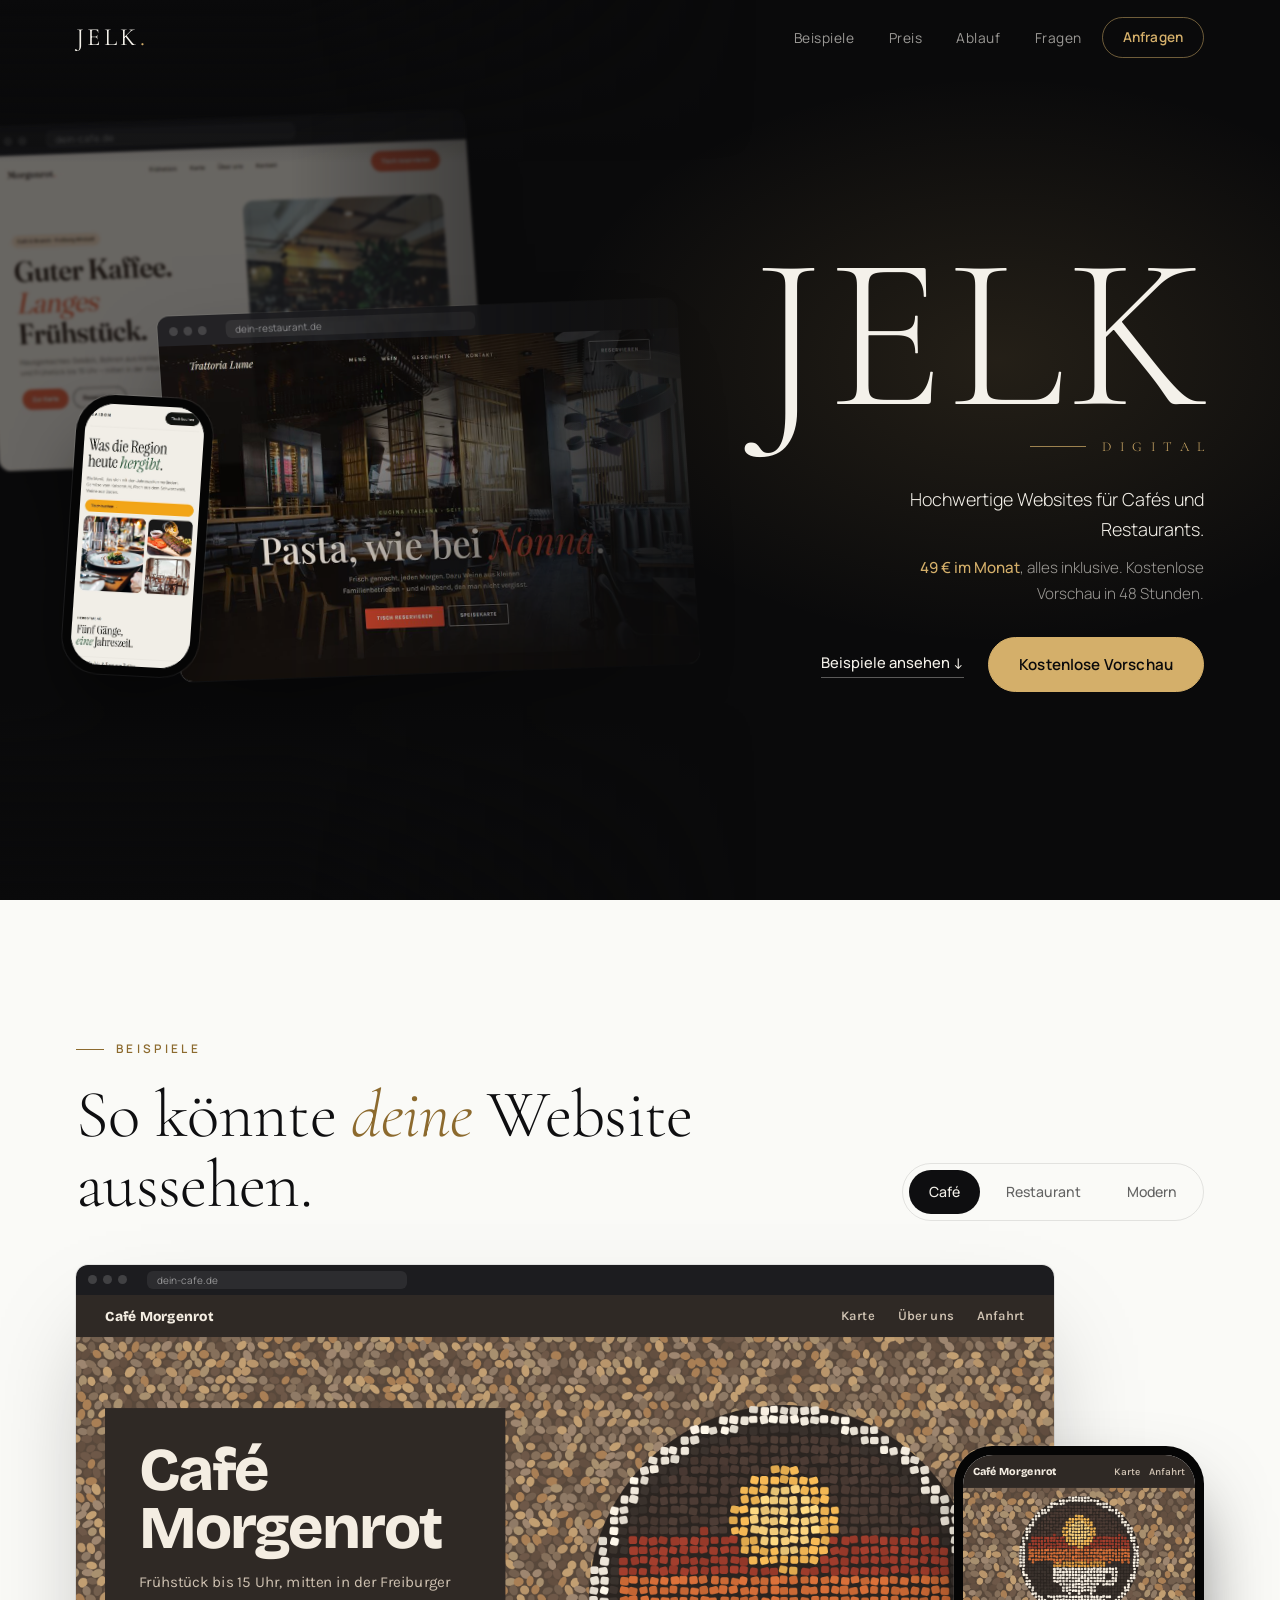
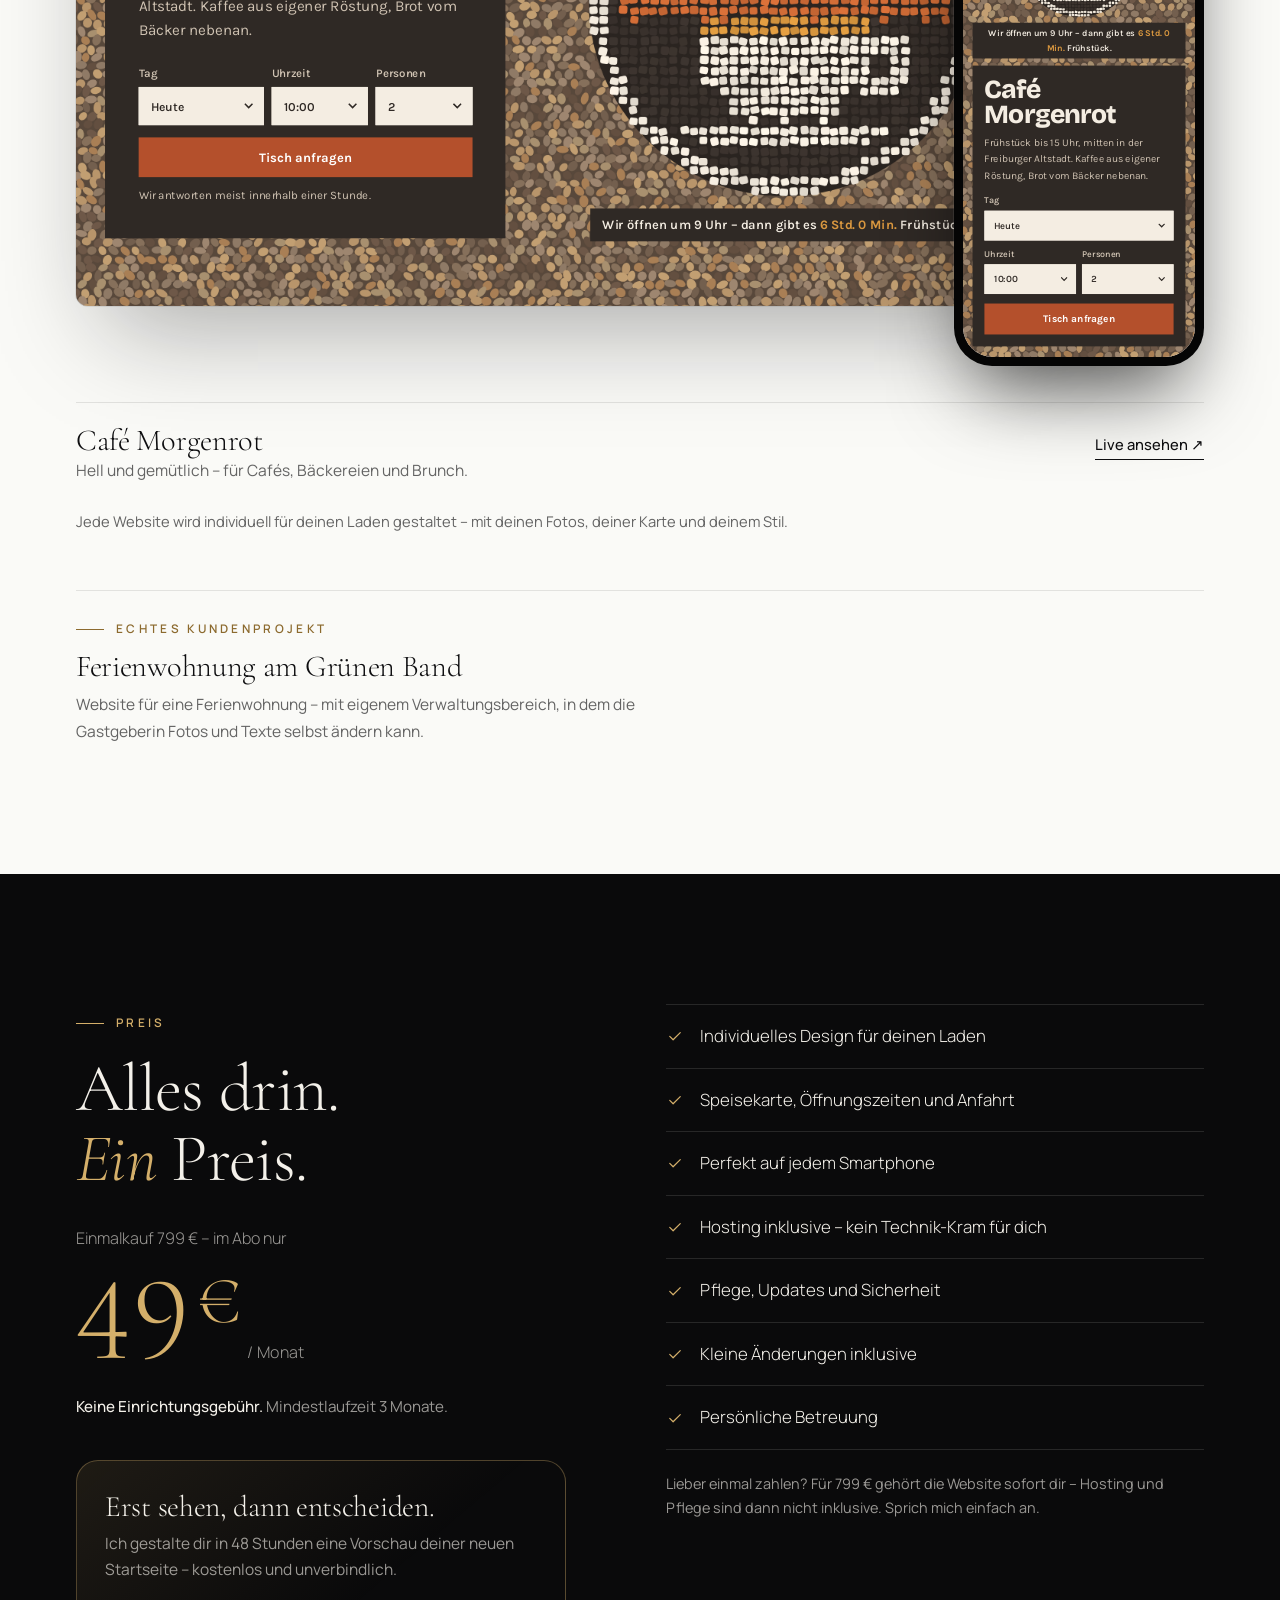
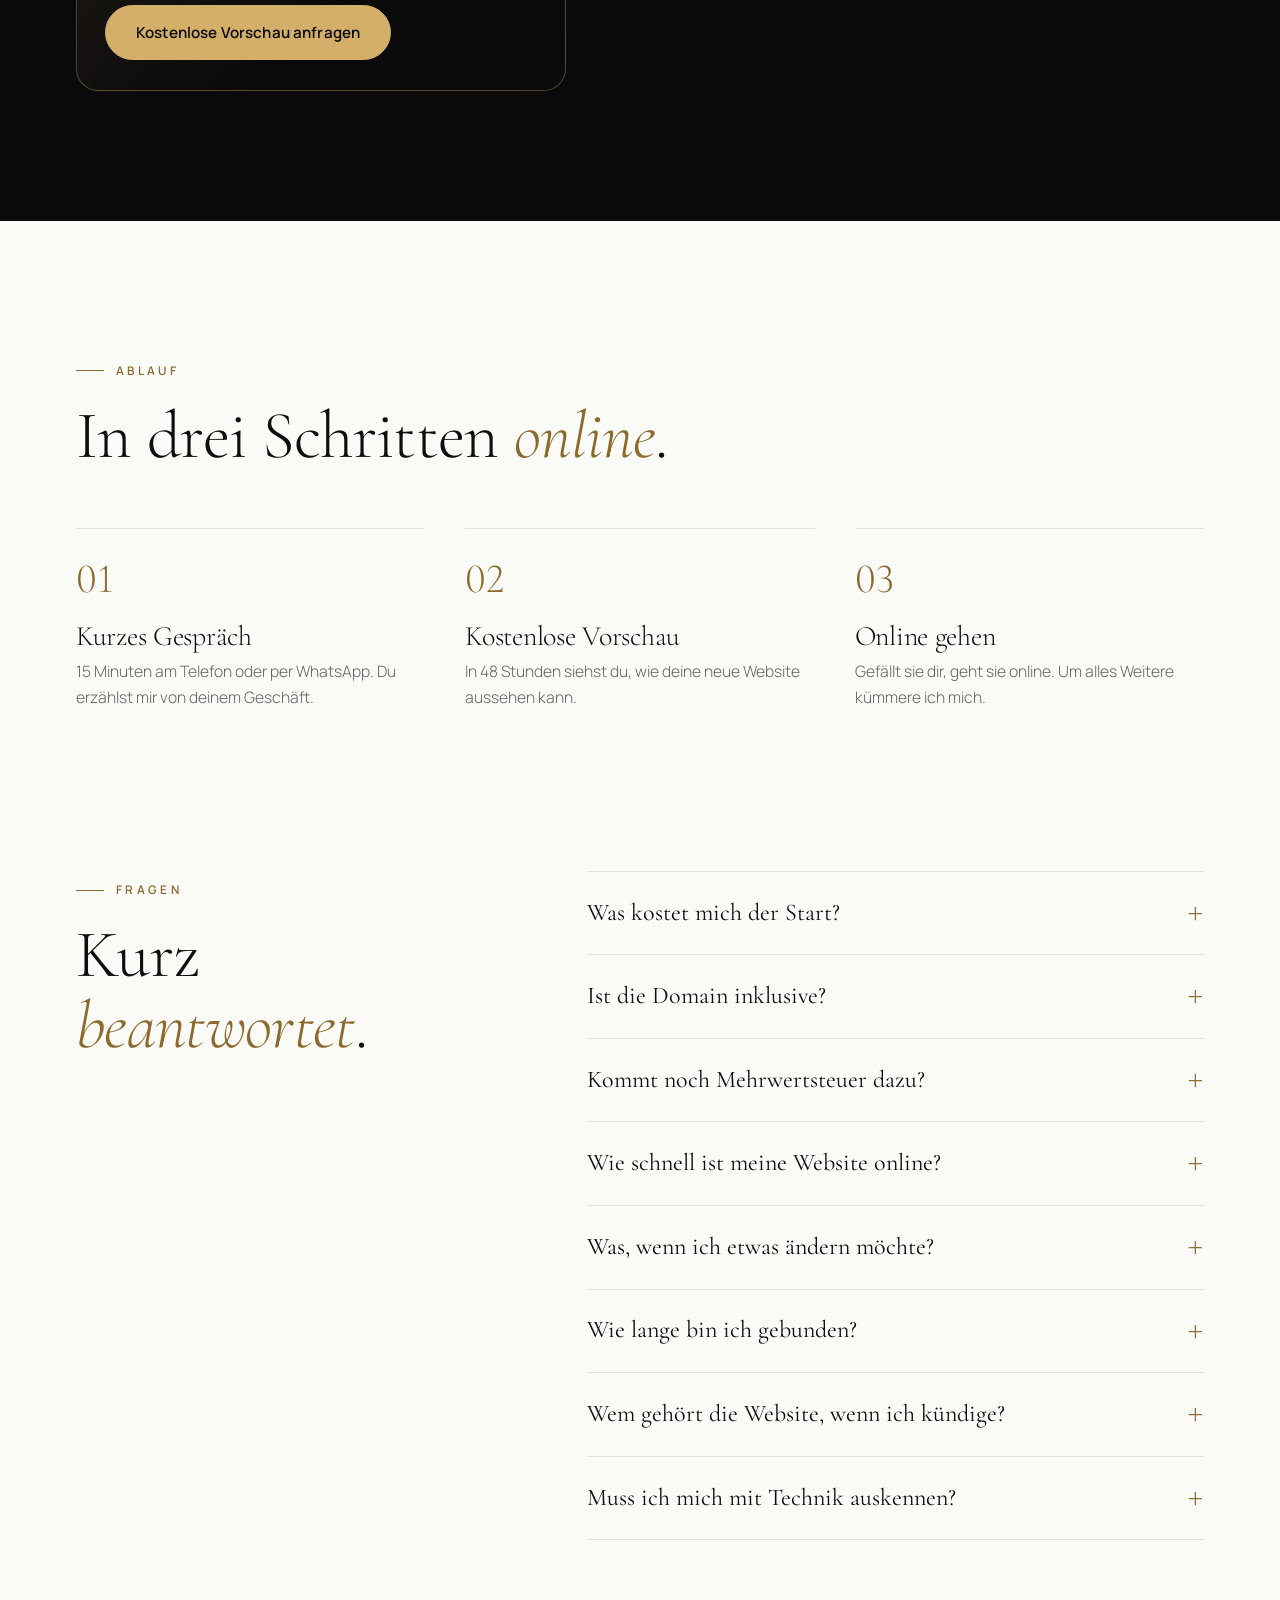
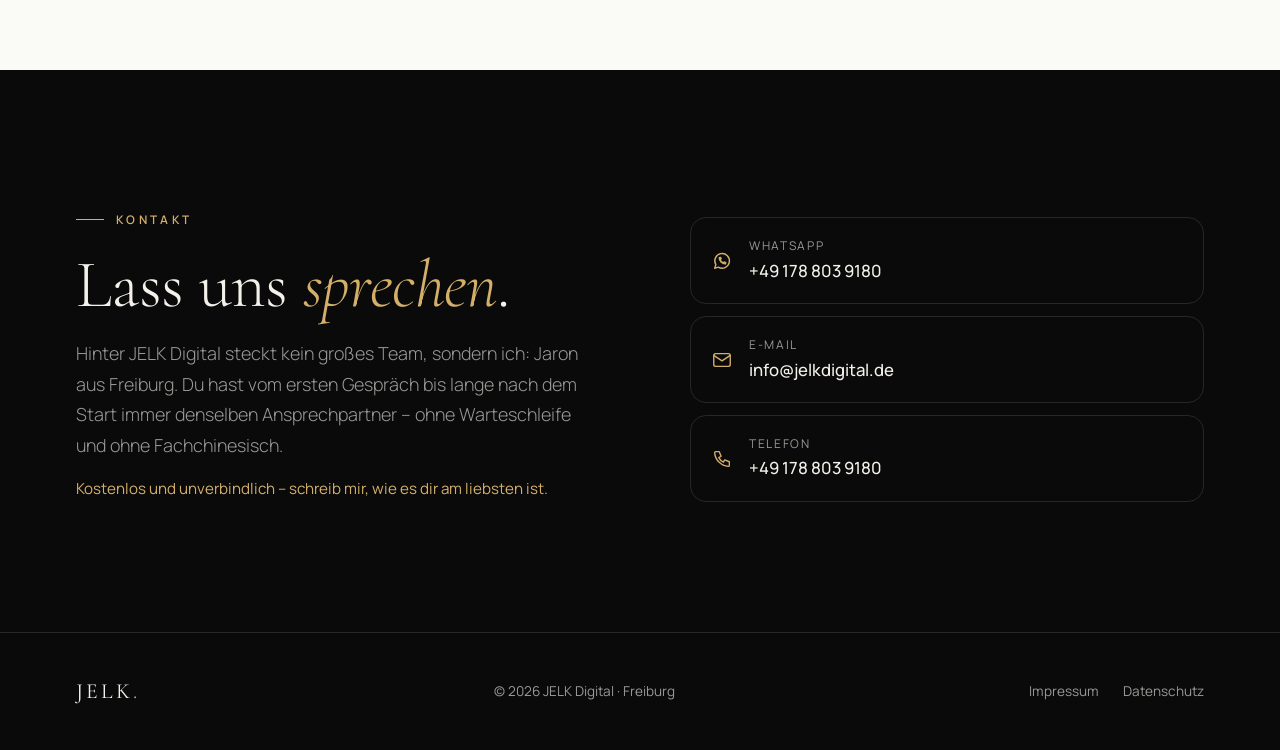
==== commit e9768357: "SEO: robots.txt, sitemap.xml, OG-Vorschaubild, Titel und Schema verbessert Co-Authored-By: Claude Op" ====
--- a/index.html
+++ b/index.html
@@ -3,26 +3,53 @@
 <head>
 <meta charset="UTF-8">
 <meta name="viewport" content="width=device-width, initial-scale=1.0">
-<title>JELK Digital – Websites für Cafés und Restaurants in Freiburg</title>
+<title>Websites für Cafés & Restaurants in Freiburg | JELK Digital</title>
 <meta name="description" content="Hochwertige Websites für Cafés und Restaurants aus Freiburg. Alles inklusive für 49 € im Monat, ohne Einrichtungsgebühr. Jetzt kostenlose Vorschau anfragen.">
 <meta name="theme-color" content="#0A0A0B">
 <link rel="icon" href="data:image/svg+xml,%3Csvg xmlns='http://www.w3.org/2000/svg' viewBox='0 0 64 64'%3E%3Crect width='64' height='64' rx='14' fill='%230A0A0B'/%3E%3Ctext x='50%25' y='58%25' text-anchor='middle' dominant-baseline='middle' font-family='Georgia,serif' font-size='40' fill='%23D4AF6A'%3EJ%3C/text%3E%3C/svg%3E">
 <link rel="canonical" href="https://jelkdigital.de/">
+<!-- Vorschau beim Teilen (WhatsApp, Facebook, LinkedIn …) -->
+<meta property="og:type" content="website">
+<meta property="og:locale" content="de_DE">
+<meta property="og:site_name" content="JELK Digital">
+<meta property="og:title" content="Websites für Cafés & Restaurants in Freiburg | JELK Digital">
+<meta property="og:description" content="Hochwertige Websites für Cafés und Restaurants. Alles inklusive für 49 € im Monat, ohne Einrichtungsgebühr. Kostenlose Vorschau in 48 Stunden.">
+<meta property="og:url" content="https://jelkdigital.de/">
+<meta property="og:image" content="https://jelkdigital.de/bilder/og-bild.png">
+<meta property="og:image:width" content="1200">
+<meta property="og:image:height" content="630">
+<meta property="og:image:alt" content="JELK Digital – Websites für Cafés und Restaurants, 49 € im Monat">
+<meta name="twitter:card" content="summary_large_image">
 <link rel="preload" href="fonts/cormorant-garamond.woff2" as="font" type="font/woff2" crossorigin>
 <link rel="stylesheet" href="fonts/schriften.css">
 <!-- Firmendaten für Google (strukturierte Daten) -->
 <script type="application/ld+json">
 {
   "@context": "https://schema.org",
-  "@type": "ProfessionalService",
-  "name": "JELK Digital",
-  "url": "https://jelkdigital.de/",
-  "description": "Hochwertige Websites für Cafés und Restaurants in Freiburg – alles inklusive für 49 € im Monat, ohne Einrichtungsgebühr.",
-  "email": "info@jelkdigital.de",
-  "telephone": "+49 178 8039180",
-  "address": { "@type": "PostalAddress", "addressLocality": "Freiburg im Breisgau", "addressCountry": "DE" },
-  "areaServed": { "@type": "City", "name": "Freiburg im Breisgau" },
-  "priceRange": "ab 49 € pro Monat"
+  "@graph": [
+    {
+      "@type": "ProfessionalService",
+      "@id": "https://jelkdigital.de/#firma",
+      "name": "JELK Digital",
+      "url": "https://jelkdigital.de/",
+      "image": "https://jelkdigital.de/bilder/og-bild.png",
+      "description": "Hochwertige Websites für Cafés und Restaurants in Freiburg – alles inklusive für 49 € im Monat, ohne Einrichtungsgebühr.",
+      "email": "info@jelkdigital.de",
+      "telephone": "+49 178 8039180",
+      "founder": { "@type": "Person", "name": "Jaron Külz" },
+      "address": { "@type": "PostalAddress", "streetAddress": "Morfhauserweg 22", "postalCode": "79111", "addressLocality": "Freiburg im Breisgau", "addressCountry": "DE" },
+      "areaServed": { "@type": "City", "name": "Freiburg im Breisgau" },
+      "priceRange": "ab 49 € pro Monat"
+    },
+    {
+      "@type": "WebSite",
+      "@id": "https://jelkdigital.de/#website",
+      "url": "https://jelkdigital.de/",
+      "name": "JELK Digital",
+      "inLanguage": "de-DE",
+      "publisher": { "@id": "https://jelkdigital.de/#firma" }
+    }
+  ]
 }
 </script>
 <style>
@@ -542,46 +569,24 @@
   </div>
 </div>
 
-<!-- Datenschutzerklärung – von Claude erstellt (2026-10-17), nicht anwaltlich geprüft.
-     Hosting seit 2026-10-27: GitHub Pages (vorher: Variomedia-Webspace). Bei Änderungen an der Website (z. B. Kontaktformular, Statistik-Tool) anpassen! -->
+<!-- Datenschutzerklärung – von Claude erstellt (2026-10-17), gekürzt auf Pflichtangaben (2026-10-27), nicht anwaltlich geprüft.
+     Hosting: GitHub Pages; Domain + Mail: Variomedia. Bei Änderungen an der Website (z. B. Kontaktformular, Statistik-Tool) anpassen! -->
 <div id="datenschutz" class="unterseite" role="dialog" aria-label="Datenschutzerklärung">
   <div class="container">
     <a href="#start" class="zurueck">← Zurück zur Startseite</a>
     <h2 class="seitentitel">Datenschutzerklärung</h2>
 
-    <h3>Auf einen Blick</h3>
-    <p>Wir verarbeiten personenbezogene Daten nur, soweit das für eine funktionierende Website und die Beantwortung deiner Anfragen nötig ist. Diese Website setzt keine Cookies und nutzt keine Analyse-, Tracking- oder Werbedienste. Alle Inhalte – Schriften, Bilder und Beispiel-Websites – werden direkt von dieser Website ausgeliefert, ohne Dienste anderer Anbieter.</p>
-
     <h3>Verantwortlicher</h3>
     <p>JELK Digital, Inhaber: Jaron Külz<br>Morfhauserweg 22<br>79111 Freiburg im Breisgau<br>E-Mail: info@jelkdigital.de<br>Telefon: +49 178 803 9180</p>
 
-    <h3>Hosting und Server-Logfiles</h3>
-    <p>Diese Website wird über GitHub Pages bereitgestellt, einen Dienst der GitHub, Inc., 88 Colin P. Kelly Jr. Street, San Francisco, CA 94107, USA. Domain und E-Mail-Postfach liegen bei der Variomedia AG, August-Bebel-Straße 68, 14482 Potsdam; mit Variomedia haben wir einen Vertrag zur Auftragsverarbeitung nach Art. 28 DSGVO geschlossen.</p>
-    <p>Bei jedem Aufruf der Website speichert GitHub automatisch technische Daten in sogenannten Logfiles, insbesondere deine IP-Adresse, Datum und Uhrzeit, die aufgerufene Seite sowie Browser und Betriebssystem. Das ist nötig, um die Website auszuliefern und ihren sicheren, stabilen Betrieb zu gewährleisten. Rechtsgrundlage ist unser berechtigtes Interesse nach Art. 6 Abs. 1 lit. f DSGVO. Dabei können Daten in die USA übertragen werden; GitHub ist nach dem EU-US Data Privacy Framework zertifiziert, auf dessen Grundlage die EU-Kommission ein angemessenes Datenschutzniveau festgestellt hat (Art. 45 DSGVO). Mehr dazu im <a href="https://docs.github.com/de/site-policy/privacy-policies/github-general-privacy-statement" target="_blank" rel="noopener">Datenschutzhinweis von GitHub</a>.</p>
-
-    <h3>Verschlüsselung</h3>
-    <p>Diese Website nutzt aus Sicherheitsgründen eine SSL- bzw. TLS-Verschlüsselung. Du erkennst sie an „https://“ in der Adresszeile deines Browsers.</p>
-
-    <h3>Kontakt per E-Mail oder Telefon</h3>
-    <p>Wenn du uns per E-Mail oder Telefon kontaktierst, verarbeiten wir deine Angaben (z. B. Name, Kontaktdaten, Name deines Betriebs und deine Nachricht), um deine Anfrage zu beantworten. Rechtsgrundlage ist Art. 6 Abs. 1 lit. b DSGVO, wenn deine Anfrage mit einem Vertrag zusammenhängt oder zu einem führen soll, sonst unser berechtigtes Interesse an der Beantwortung nach Art. 6 Abs. 1 lit. f DSGVO. Wir löschen deine Daten, sobald deine Anfrage erledigt ist – außer wir müssen sie aus gesetzlichen Gründen (z. B. steuerliche Aufbewahrungspflichten) länger aufheben.</p>
-
-    <h3>Kontakt per WhatsApp</h3>
-    <p>Auf dieser Website gibt es Links zu WhatsApp. Erst wenn du einen dieser Links anklickst, wird WhatsApp geöffnet. Schreibst du uns dort, verarbeitet der Anbieter WhatsApp Ireland Limited (ein Unternehmen der Meta-Gruppe) deine Daten, z. B. deine Telefonnummer, dein Profil und Informationen darüber, wann und mit wem du schreibst. Dabei können Daten auch in Länder außerhalb der EU, etwa in die USA, übertragen werden. Mehr dazu in der <a href="https://www.whatsapp.com/legal/privacy-policy-eea" target="_blank" rel="noopener">Datenschutzrichtlinie von WhatsApp</a>. Wir nutzen deine Nachrichten nur, um deine Anfrage zu beantworten (Art. 6 Abs. 1 lit. b bzw. f DSGVO). Wenn du WhatsApp nicht nutzen möchtest, schreib uns gern per E-Mail oder ruf an.</p>
-
-    <h3>Schriften</h3>
-    <p>Die Schriften werden direkt von dieser Website ausgeliefert. Beim Aufruf werden keine Daten an Google oder andere Schriftanbieter übertragen.</p>
+    <h3>Hosting</h3>
+    <p>Diese Website wird über GitHub Pages der GitHub, Inc., 88 Colin P. Kelly Jr. Street, San Francisco, CA 94107, USA, bereitgestellt. Beim Aufruf verarbeitet GitHub deine IP-Adresse und technische Daten (z. B. Zeitpunkt, aufgerufene Seite, Browser), um die Website auszuliefern und sicher zu betreiben (Art. 6 Abs. 1 lit. f DSGVO). Die Daten werden gelöscht, sobald sie dafür nicht mehr nötig sind. Eine Übertragung in die USA erfolgt auf Grundlage des EU-US Data Privacy Framework (Art. 45 DSGVO).</p>
+
+    <h3>Kontakt</h3>
+    <p>Wenn du uns per E-Mail, Telefon oder WhatsApp kontaktierst, verarbeiten wir deine Angaben, um deine Anfrage zu beantworten (Art. 6 Abs. 1 lit. b bzw. f DSGVO), und löschen sie, sobald sie erledigt ist – außer gesetzliche Aufbewahrungspflichten gelten. Unser E-Mail-Postfach liegt bei der Variomedia AG, Potsdam (Auftragsverarbeitung nach Art. 28 DSGVO). Bei WhatsApp verarbeitet zusätzlich die WhatsApp Ireland Limited deine Daten, auch in den USA; Details in der <a href="https://www.whatsapp.com/legal/privacy-policy-eea" target="_blank" rel="noopener">Datenschutzrichtlinie von WhatsApp</a>.</p>
 
     <h3>Deine Rechte</h3>
-    <p>Du hast jederzeit das Recht auf</p>
-    <ul>
-      <li>Auskunft über deine gespeicherten Daten (Art. 15 DSGVO),</li>
-      <li>Berichtigung falscher Daten (Art. 16 DSGVO),</li>
-      <li>Löschung deiner Daten (Art. 17 DSGVO),</li>
-      <li>Einschränkung der Verarbeitung (Art. 18 DSGVO),</li>
-      <li>Datenübertragbarkeit (Art. 20 DSGVO),</li>
-      <li>Widerspruch gegen Verarbeitungen, die auf unserem berechtigten Interesse beruhen (Art. 21 DSGVO).</li>
-    </ul>
-    <p>Schreib uns dafür einfach an info@jelkdigital.de. Außerdem kannst du dich bei einer Datenschutz-Aufsichtsbehörde beschweren (Art. 77 DSGVO), zum Beispiel beim Landesbeauftragten für den Datenschutz und die Informationsfreiheit Baden-Württemberg.</p>
+    <p>Du hast das Recht auf Auskunft, Berichtigung, Löschung, Einschränkung der Verarbeitung, Datenübertragbarkeit und Widerspruch (Art. 15–18, 20, 21 DSGVO) – schreib dafür an info@jelkdigital.de. Außerdem kannst du dich bei einer Datenschutz-Aufsichtsbehörde beschweren (Art. 77 DSGVO).</p>
 
     <p class="stand">Stand: Oktober 2026</p>
   </div>
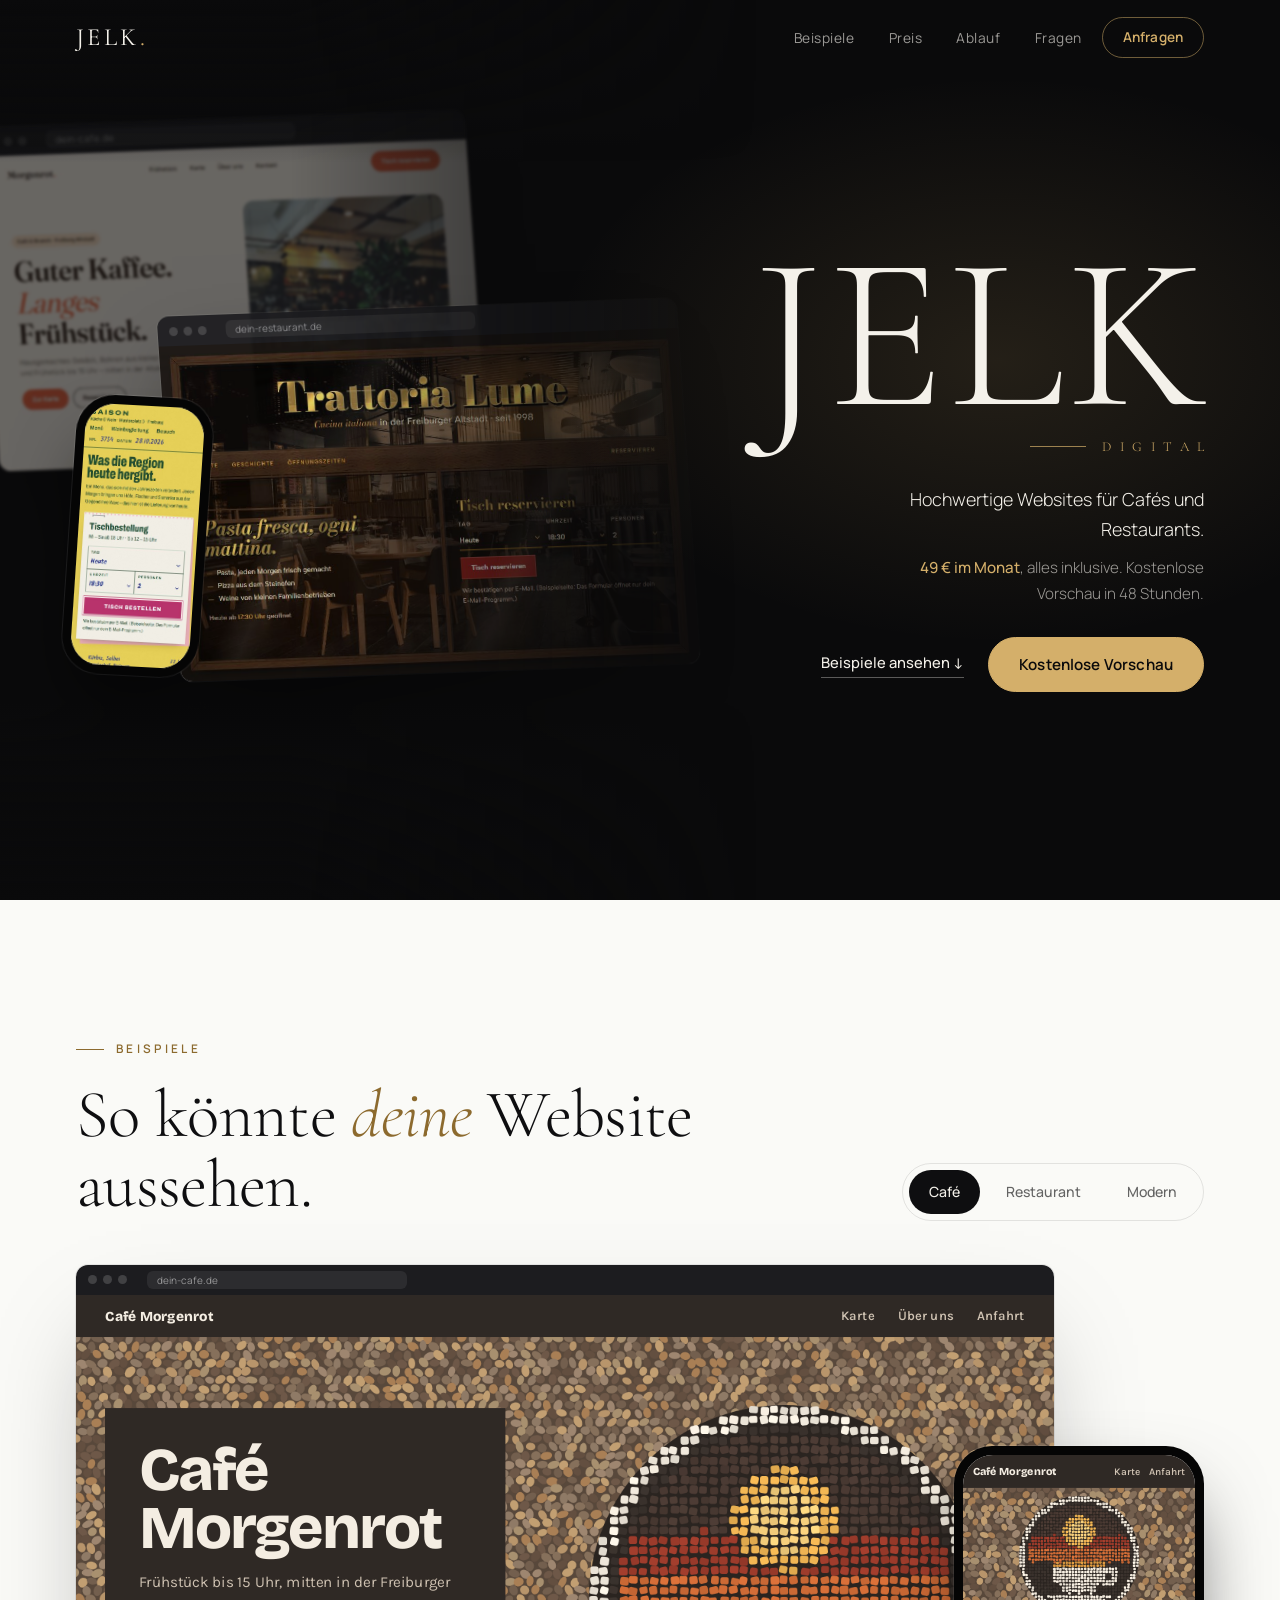
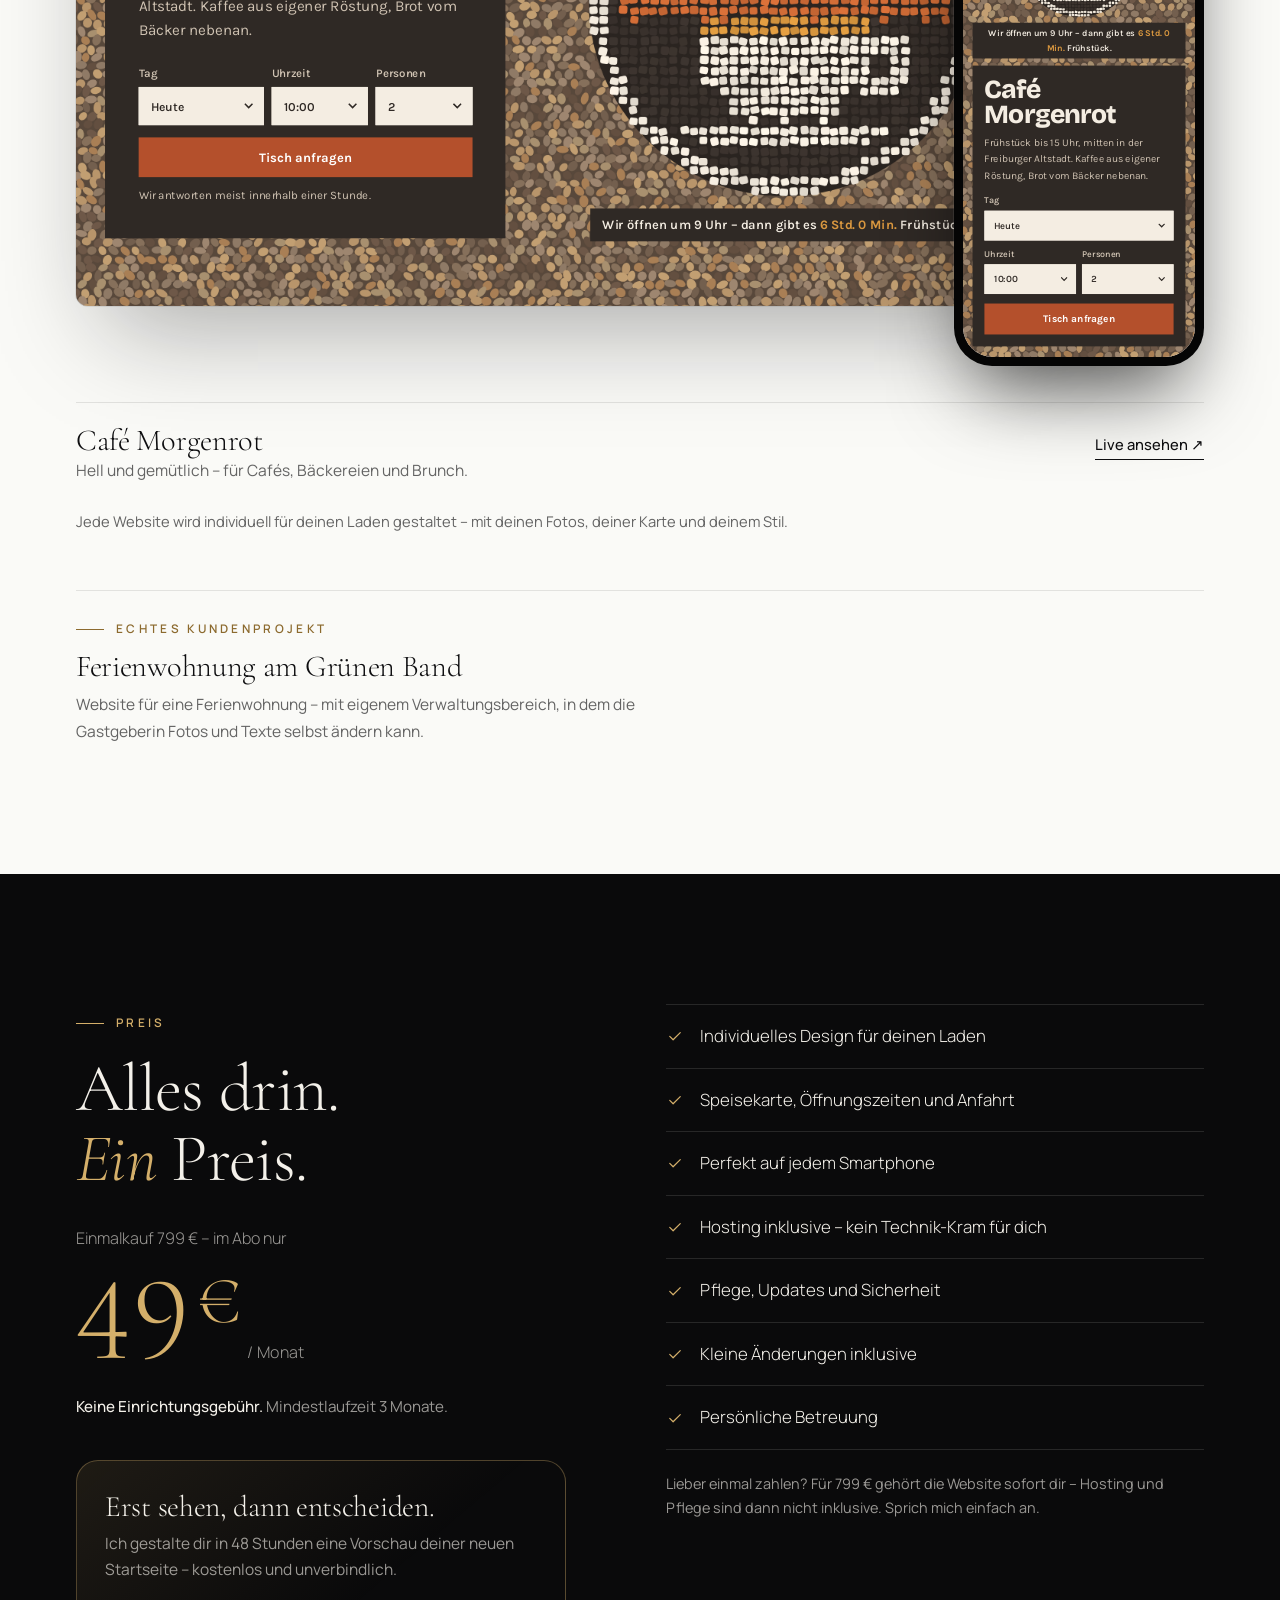
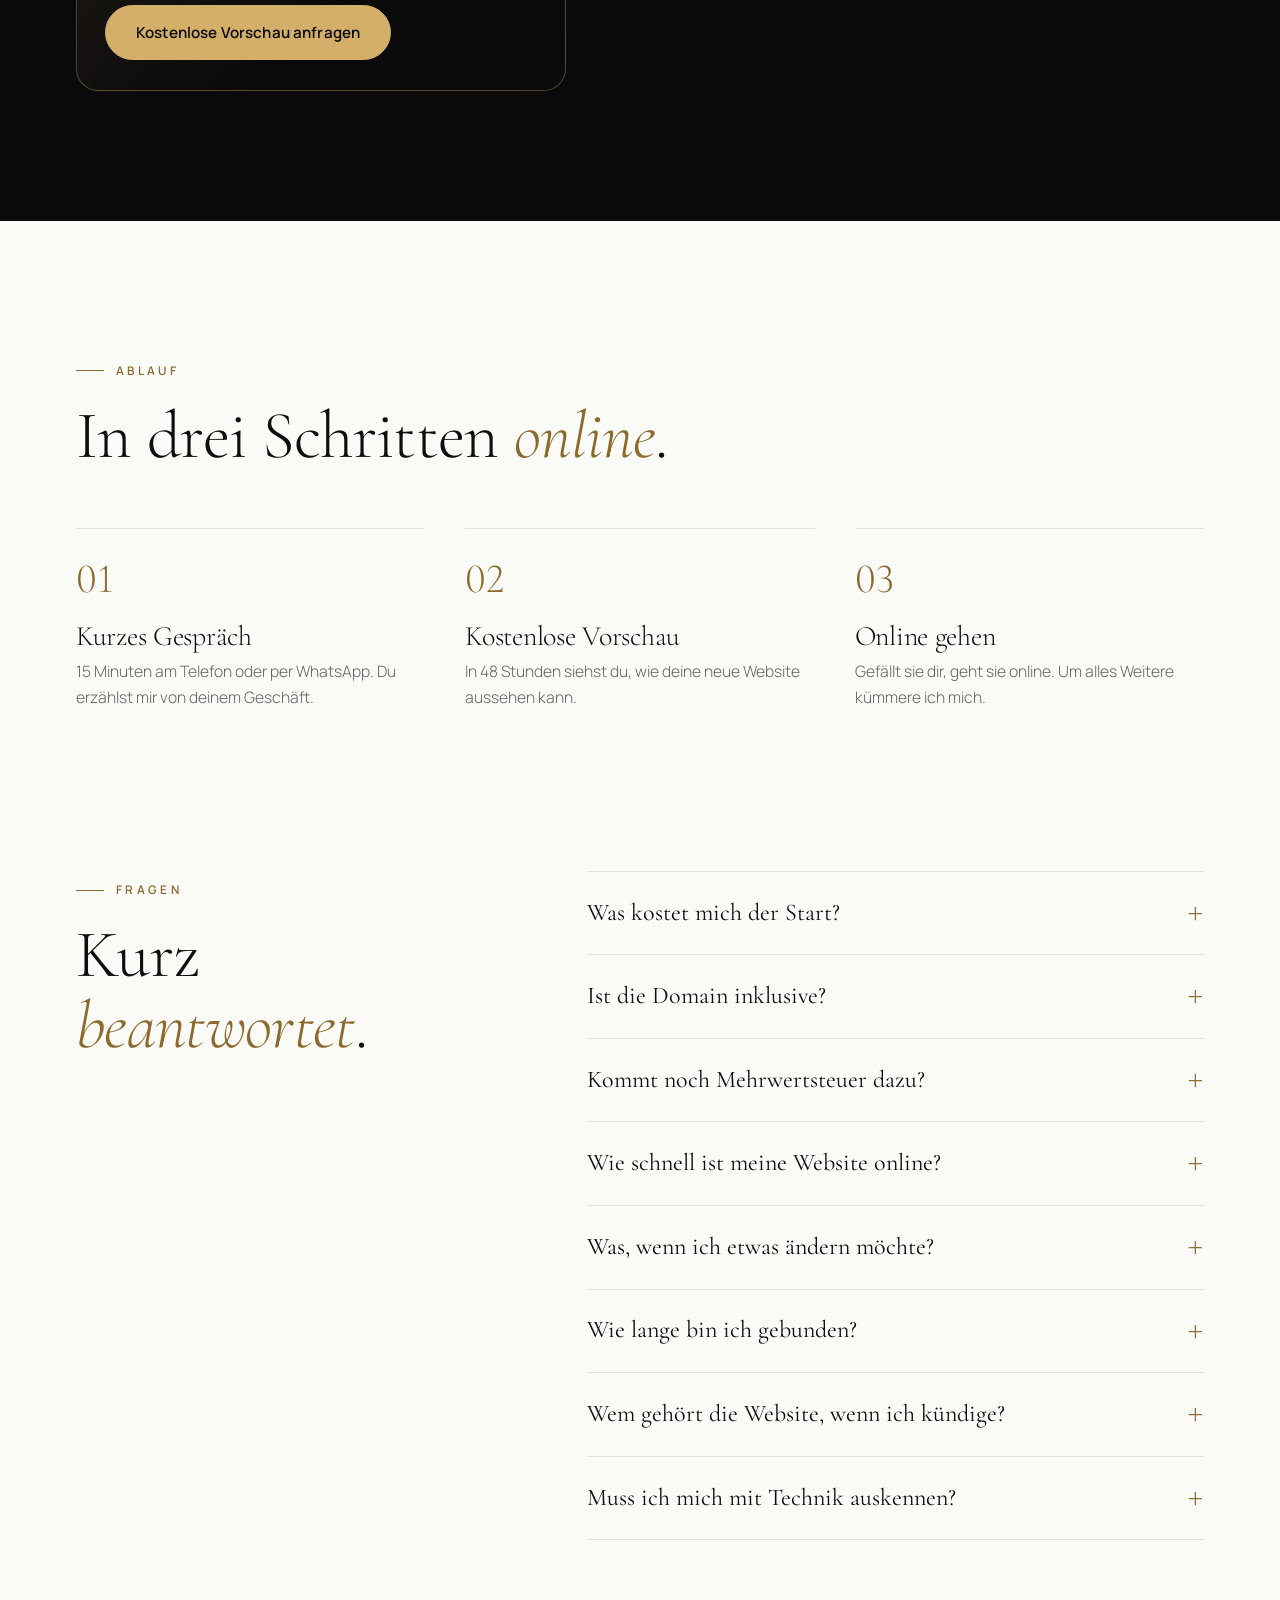
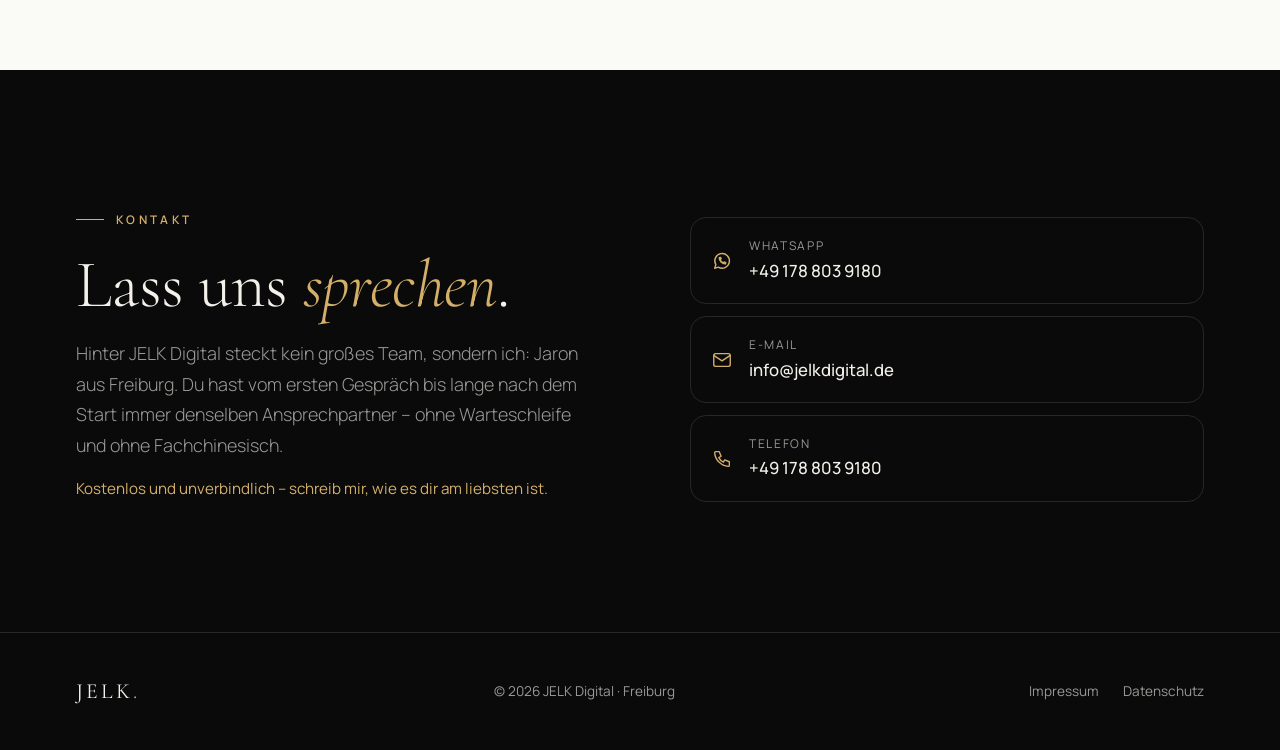
==== commit ea557e79: "Startseite: Saison-Text an neues Design angepasst Co-Authored-By: Claude Opus 5.5 <noreply@anthropic" ====
--- a/index.html
+++ b/index.html
@@ -628,7 +628,7 @@
   const BEISPIELE = {
     cafe:       { datei: "beispiele/cafe.html",       url: "dein-cafe.de",       titel: "Café Morgenrot", text: "Hell und gemütlich – für Cafés, Bäckereien und Brunch." },
     restaurant: { datei: "beispiele/restaurant.html", url: "dein-restaurant.de", titel: "Trattoria Lume", text: "Dunkel und stimmungsvoll – für Restaurants mit Atmosphäre." },
-    bistro:     { datei: "beispiele/bistro.html",     url: "dein-bistro.de",     titel: "Saison",         text: "Modern und reduziert – für Bistros und gehobene Küche." }
+    bistro:     { datei: "beispiele/bistro.html",     url: "dein-bistro.de",     titel: "Saison",         text: "Ehrlich und regional – für Restaurants mit Saisonküche." }
   };
   const vitrine = document.getElementById("vitrine");
   const vitrineFrames = [document.getElementById("vitrine-gross"), document.getElementById("vitrine-handy")];
--- a/fonts/schriften.css
+++ b/fonts/schriften.css
@@ -189,3 +189,13 @@
   src: url('playfair-display.woff2') format('woff2');
   unicode-range: U+0000-00FF, U+0131, U+0152-0153, U+02BB-02BC, U+02C6, U+02DA, U+02DC, U+0304, U+0308, U+0329, U+2000-206F, U+20AC, U+2122, U+2191, U+2193, U+2212, U+2215, U+FEFF, U+FFFD;
 }
+
+/* Trattoria Lume: Bodoni Moda (Anzeige) + Albert Sans (Text) */
+@font-face { font-family: 'Bodoni Moda'; font-style: normal; font-weight: 400 900; font-display: swap; src: url('bodoni-moda.woff2') format('woff2'); unicode-range: U+0000-00FF, U+0131, U+0152-0153, U+02BB-02BC, U+02C6, U+02DA, U+02DC, U+0304, U+0308, U+0329, U+2000-206F, U+20AC, U+2122, U+2191, U+2193, U+2212, U+2215, U+FEFF, U+FFFD; }
+@font-face { font-family: 'Bodoni Moda'; font-style: italic; font-weight: 400 900; font-display: swap; src: url('bodoni-moda-kursiv.woff2') format('woff2'); unicode-range: U+0000-00FF, U+0131, U+0152-0153, U+02BB-02BC, U+02C6, U+02DA, U+02DC, U+0304, U+0308, U+0329, U+2000-206F, U+20AC, U+2122, U+2191, U+2193, U+2212, U+2215, U+FEFF, U+FFFD; }
+@font-face { font-family: 'Albert Sans'; font-style: normal; font-weight: 400 700; font-display: swap; src: url('albert-sans.woff2') format('woff2'); unicode-range: U+0000-00FF, U+0131, U+0152-0153, U+02BB-02BC, U+02C6, U+02DA, U+02DC, U+0304, U+0308, U+0329, U+2000-206F, U+20AC, U+2122, U+2191, U+2193, U+2212, U+2215, U+FEFF, U+FFFD; }
+
+/* Saison: Archivo (Formulardruck) + Kalam (Handschrift) */
+@font-face { font-family: 'Archivo'; font-style: normal; font-weight: 400 800; font-stretch: 62% 125%; font-display: swap; src: url('archivo.woff2') format('woff2'); unicode-range: U+0000-00FF, U+0131, U+0152-0153, U+02BB-02BC, U+02C6, U+02DA, U+02DC, U+0304, U+0308, U+0329, U+2000-206F, U+20AC, U+2122, U+2191, U+2193, U+2212, U+2215, U+FEFF, U+FFFD; }
+@font-face { font-family: 'Kalam'; font-style: normal; font-weight: 400; font-display: swap; src: url('kalam-400.woff2') format('woff2'); unicode-range: U+0000-00FF, U+0131, U+0152-0153, U+02BB-02BC, U+02C6, U+02DA, U+02DC, U+0304, U+0308, U+0329, U+2000-206F, U+20AC, U+2122, U+2191, U+2193, U+2212, U+2215, U+FEFF, U+FFFD; }
+@font-face { font-family: 'Kalam'; font-style: normal; font-weight: 700; font-display: swap; src: url('kalam-700.woff2') format('woff2'); unicode-range: U+0000-00FF, U+0131, U+0152-0153, U+02BB-02BC, U+02C6, U+02DA, U+02DC, U+0304, U+0308, U+0329, U+2000-206F, U+20AC, U+2122, U+2191, U+2193, U+2212, U+2215, U+FEFF, U+FFFD; }
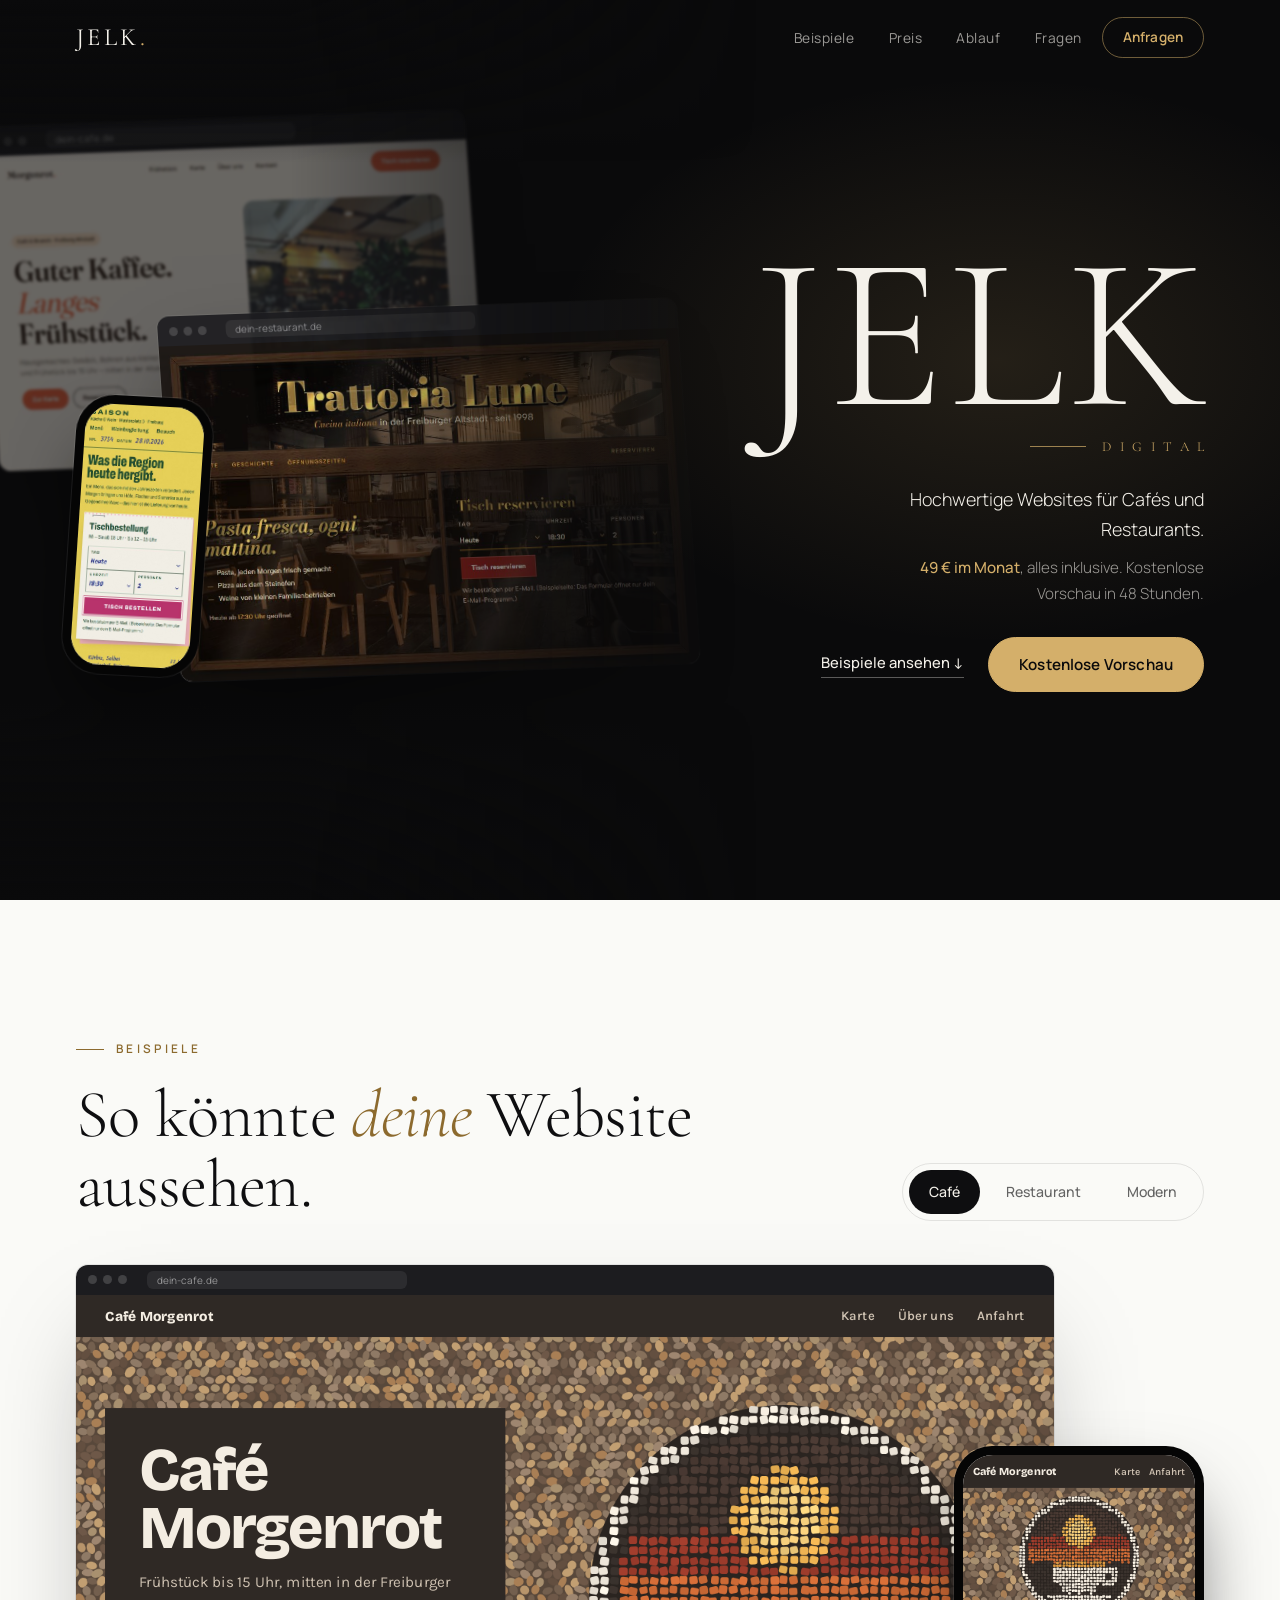
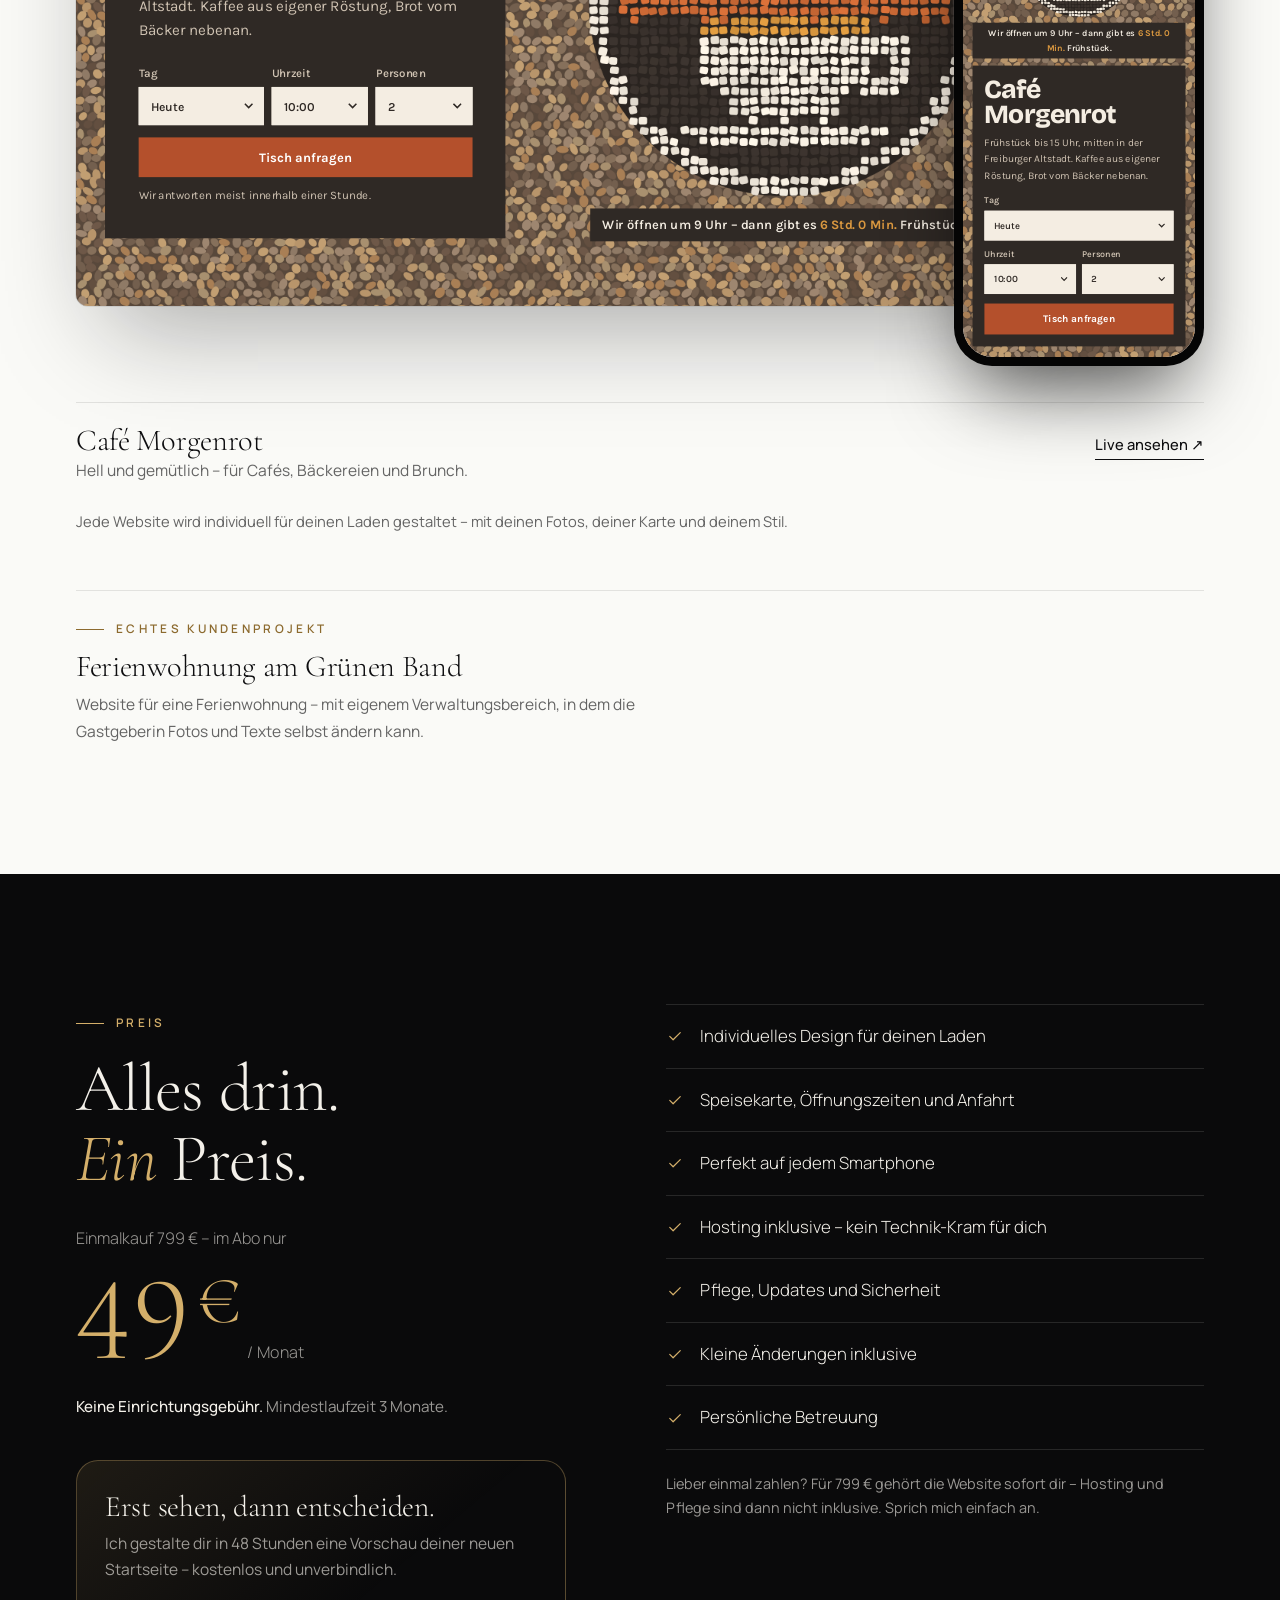
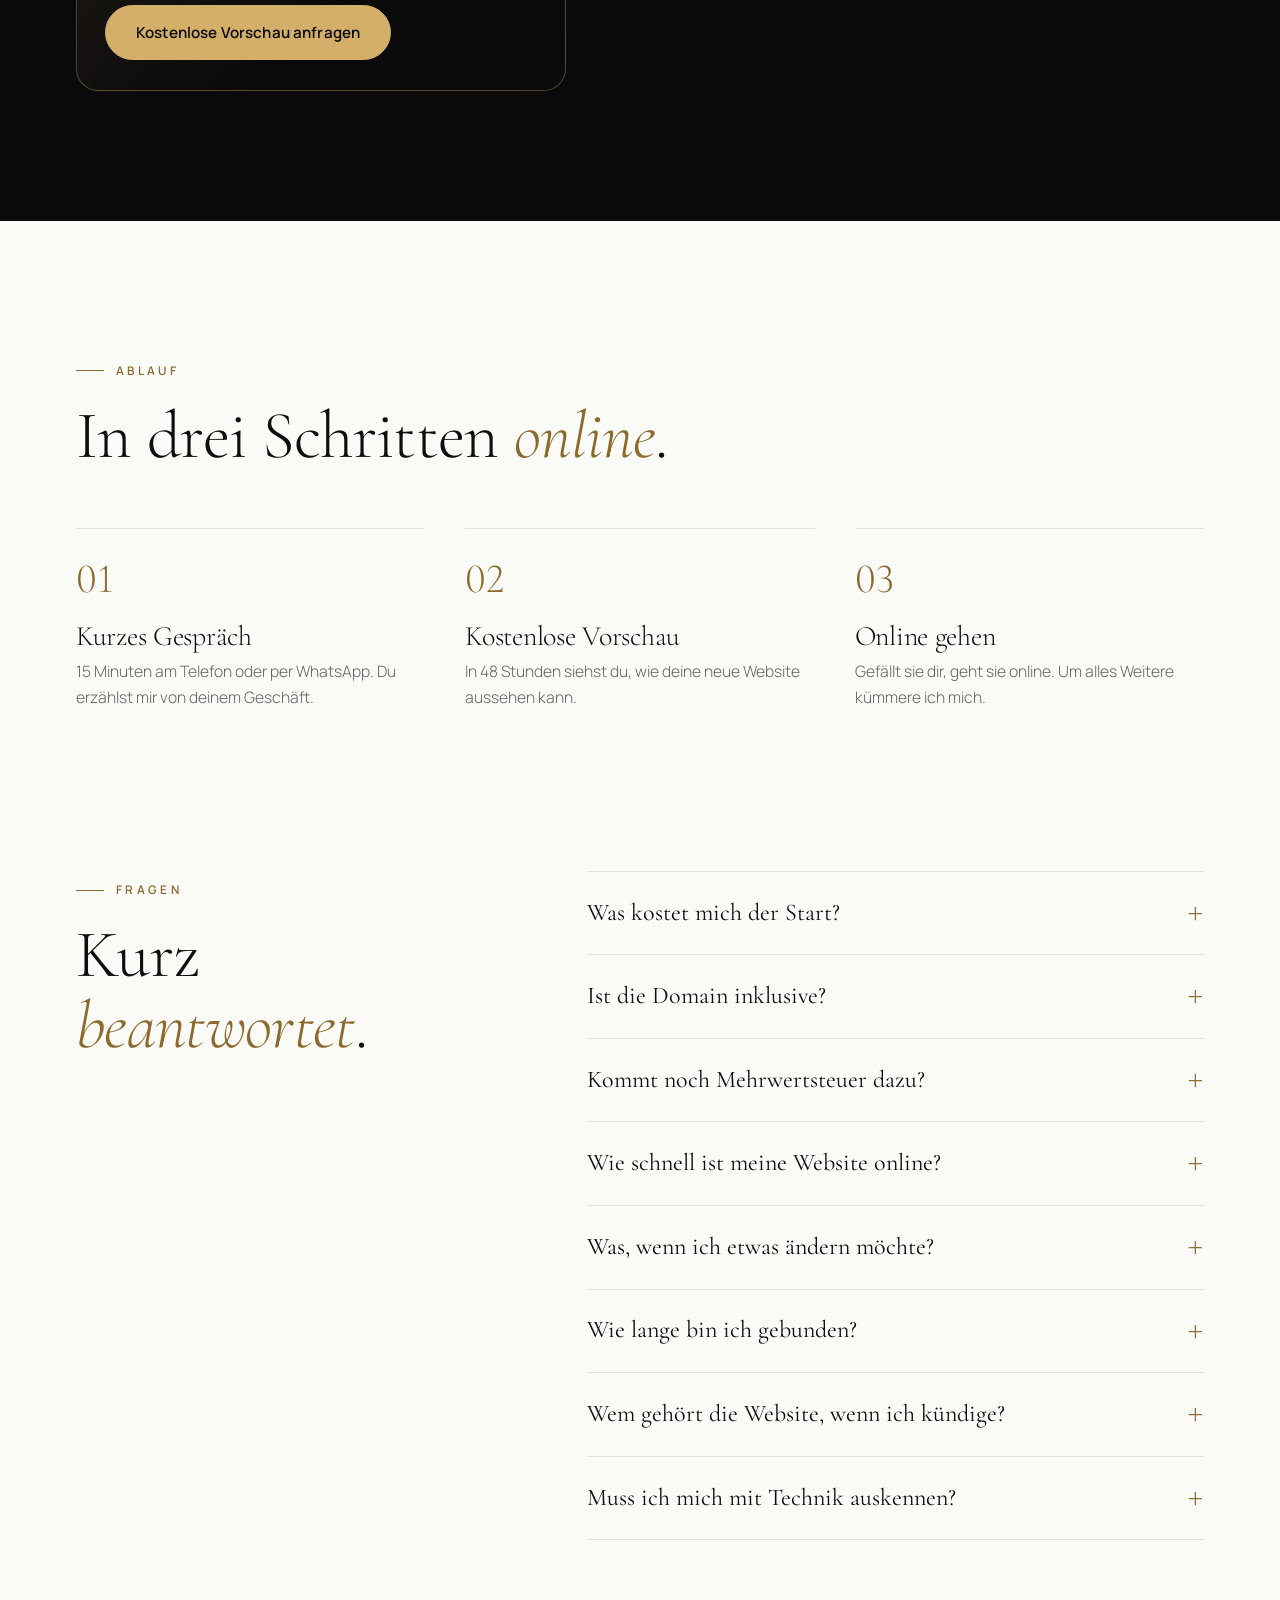
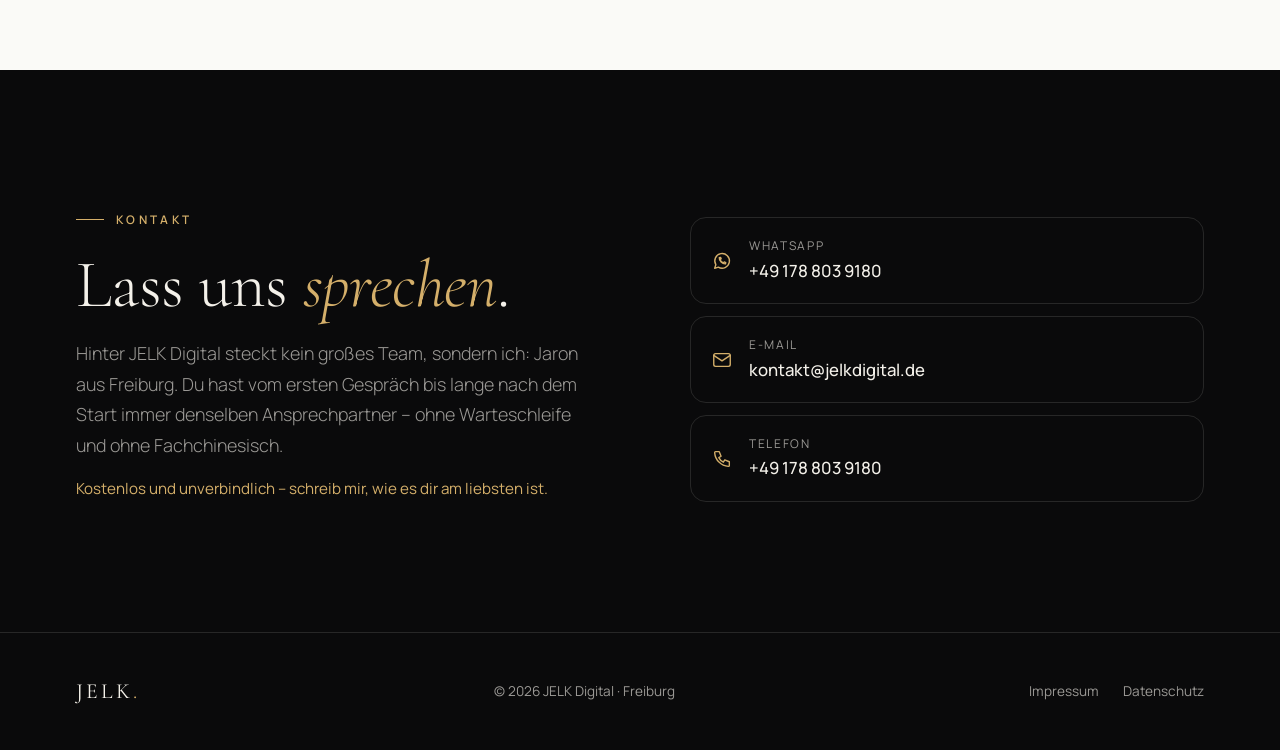
==== commit 9723c892: "E-Mail-Adresse zu kontakt@jelkdigital.de geändert Co-Authored-By: Claude Opus 5.5 <noreply@anthropic" ====
--- a/index.html
+++ b/index.html
@@ -6,7 +6,10 @@
 <title>Websites für Cafés & Restaurants in Freiburg | JELK Digital</title>
 <meta name="description" content="Hochwertige Websites für Cafés und Restaurants aus Freiburg. Alles inklusive für 49 € im Monat, ohne Einrichtungsgebühr. Jetzt kostenlose Vorschau anfragen.">
 <meta name="theme-color" content="#0A0A0B">
-<link rel="icon" href="data:image/svg+xml,%3Csvg xmlns='http://www.w3.org/2000/svg' viewBox='0 0 64 64'%3E%3Crect width='64' height='64' rx='14' fill='%230A0A0B'/%3E%3Ctext x='50%25' y='58%25' text-anchor='middle' dominant-baseline='middle' font-family='Georgia,serif' font-size='40' fill='%23D4AF6A'%3EJ%3C/text%3E%3C/svg%3E">
+<link rel="icon" href="favicon.ico" sizes="48x48">
+<link rel="icon" href="favicon.svg" type="image/svg+xml">
+<link rel="icon" href="favicon-96.png" type="image/png" sizes="96x96">
+<link rel="apple-touch-icon" href="apple-touch-icon.png">
 <link rel="canonical" href="https://jelkdigital.de/">
 <!-- Vorschau beim Teilen (WhatsApp, Facebook, LinkedIn …) -->
 <meta property="og:type" content="website">
@@ -34,7 +37,7 @@
       "url": "https://jelkdigital.de/",
       "image": "https://jelkdigital.de/bilder/og-bild.png",
       "description": "Hochwertige Websites für Cafés und Restaurants in Freiburg – alles inklusive für 49 € im Monat, ohne Einrichtungsgebühr.",
-      "email": "info@jelkdigital.de",
+      "email": "kontakt@jelkdigital.de",
       "telephone": "+49 178 8039180",
       "founder": { "@type": "Person", "name": "Jaron Külz" },
       "address": { "@type": "PostalAddress", "streetAddress": "Morfhauserweg 22", "postalCode": "79111", "addressLocality": "Freiburg im Breisgau", "addressCountry": "DE" },
@@ -525,9 +528,9 @@
             <svg viewBox="0 0 24 24" fill="none" stroke="currentColor" stroke-width="1.5" stroke-linecap="round" stroke-linejoin="round" aria-hidden="true"><path d="M4 20l1.3-4A8 8 0 1 1 8 18.7z"/><path d="M9.5 9.5c.3 1.6 1.9 3.6 4 4.5l1-1 1.6.7-.3 1.4c-3.5.2-7-3.3-6.8-6.8l1.4-.3.7 1.6z"/></svg>
             <span><span class="label">WhatsApp</span><span class="wert">+49 178 803 9180</span></span>
           </a>
-          <a class="kontakt-weg" href="mailto:info@jelkdigital.de">
+          <a class="kontakt-weg" href="mailto:kontakt@jelkdigital.de">
             <svg viewBox="0 0 24 24" fill="none" stroke="currentColor" stroke-width="1.5" stroke-linecap="round" stroke-linejoin="round" aria-hidden="true"><rect x="3" y="5" width="18" height="14" rx="2"/><path d="M3 7l9 6 9-6"/></svg>
-            <span><span class="label">E-Mail</span><span class="wert">info@jelkdigital.de</span></span>
+            <span><span class="label">E-Mail</span><span class="wert">kontakt@jelkdigital.de</span></span>
           </a>
           <a class="kontakt-weg" href="tel:+491788039180">
             <svg viewBox="0 0 24 24" fill="none" stroke="currentColor" stroke-width="1.5" stroke-linecap="round" stroke-linejoin="round" aria-hidden="true"><path d="M5 4h4l2 5-2.5 1.5a11 11 0 0 0 5 5L15 13l5 2v4a1 1 0 0 1-1 1A16 16 0 0 1 4 5a1 1 0 0 1 1-1z"/></svg>
@@ -563,7 +566,7 @@
     <h3>Angaben gemäß § 5 DDG</h3>
     <p>JELK Digital<br>Inhaber: Jaron Külz<br>Morfhauserweg 22<br>79111 Freiburg im Breisgau</p>
     <h3>Kontakt</h3>
-    <p>E-Mail: info@jelkdigital.de<br>Telefon: +49 178 803 9180</p>
+    <p>E-Mail: kontakt@jelkdigital.de<br>Telefon: +49 178 803 9180</p>
     <h3>Verantwortlich für den Inhalt nach § 18 Abs. 2 MStV</h3>
     <p>Jaron Külz<br>Morfhauserweg 22<br>79111 Freiburg im Breisgau</p>
   </div>
@@ -577,7 +580,7 @@
     <h2 class="seitentitel">Datenschutzerklärung</h2>
 
     <h3>Verantwortlicher</h3>
-    <p>JELK Digital, Inhaber: Jaron Külz<br>Morfhauserweg 22<br>79111 Freiburg im Breisgau<br>E-Mail: info@jelkdigital.de<br>Telefon: +49 178 803 9180</p>
+    <p>JELK Digital, Inhaber: Jaron Külz<br>Morfhauserweg 22<br>79111 Freiburg im Breisgau<br>E-Mail: kontakt@jelkdigital.de<br>Telefon: +49 178 803 9180</p>
 
     <h3>Hosting</h3>
     <p>Diese Website wird über GitHub Pages der GitHub, Inc., 88 Colin P. Kelly Jr. Street, San Francisco, CA 94107, USA, bereitgestellt. Beim Aufruf verarbeitet GitHub deine IP-Adresse und technische Daten (z. B. Zeitpunkt, aufgerufene Seite, Browser), um die Website auszuliefern und sicher zu betreiben (Art. 6 Abs. 1 lit. f DSGVO). Die Daten werden gelöscht, sobald sie dafür nicht mehr nötig sind. Eine Übertragung in die USA erfolgt auf Grundlage des EU-US Data Privacy Framework (Art. 45 DSGVO).</p>
@@ -586,7 +589,7 @@
     <p>Wenn du uns per E-Mail, Telefon oder WhatsApp kontaktierst, verarbeiten wir deine Angaben, um deine Anfrage zu beantworten (Art. 6 Abs. 1 lit. b bzw. f DSGVO), und löschen sie, sobald sie erledigt ist – außer gesetzliche Aufbewahrungspflichten gelten. Unser E-Mail-Postfach liegt bei der Variomedia AG, Potsdam (Auftragsverarbeitung nach Art. 28 DSGVO). Bei WhatsApp verarbeitet zusätzlich die WhatsApp Ireland Limited deine Daten, auch in den USA; Details in der <a href="https://www.whatsapp.com/legal/privacy-policy-eea" target="_blank" rel="noopener">Datenschutzrichtlinie von WhatsApp</a>.</p>
 
     <h3>Deine Rechte</h3>
-    <p>Du hast das Recht auf Auskunft, Berichtigung, Löschung, Einschränkung der Verarbeitung, Datenübertragbarkeit und Widerspruch (Art. 15–18, 20, 21 DSGVO) – schreib dafür an info@jelkdigital.de. Außerdem kannst du dich bei einer Datenschutz-Aufsichtsbehörde beschweren (Art. 77 DSGVO).</p>
+    <p>Du hast das Recht auf Auskunft, Berichtigung, Löschung, Einschränkung der Verarbeitung, Datenübertragbarkeit und Widerspruch (Art. 15–18, 20, 21 DSGVO) – schreib dafür an kontakt@jelkdigital.de. Außerdem kannst du dich bei einer Datenschutz-Aufsichtsbehörde beschweren (Art. 77 DSGVO).</p>
 
     <p class="stand">Stand: Oktober 2026</p>
   </div>
